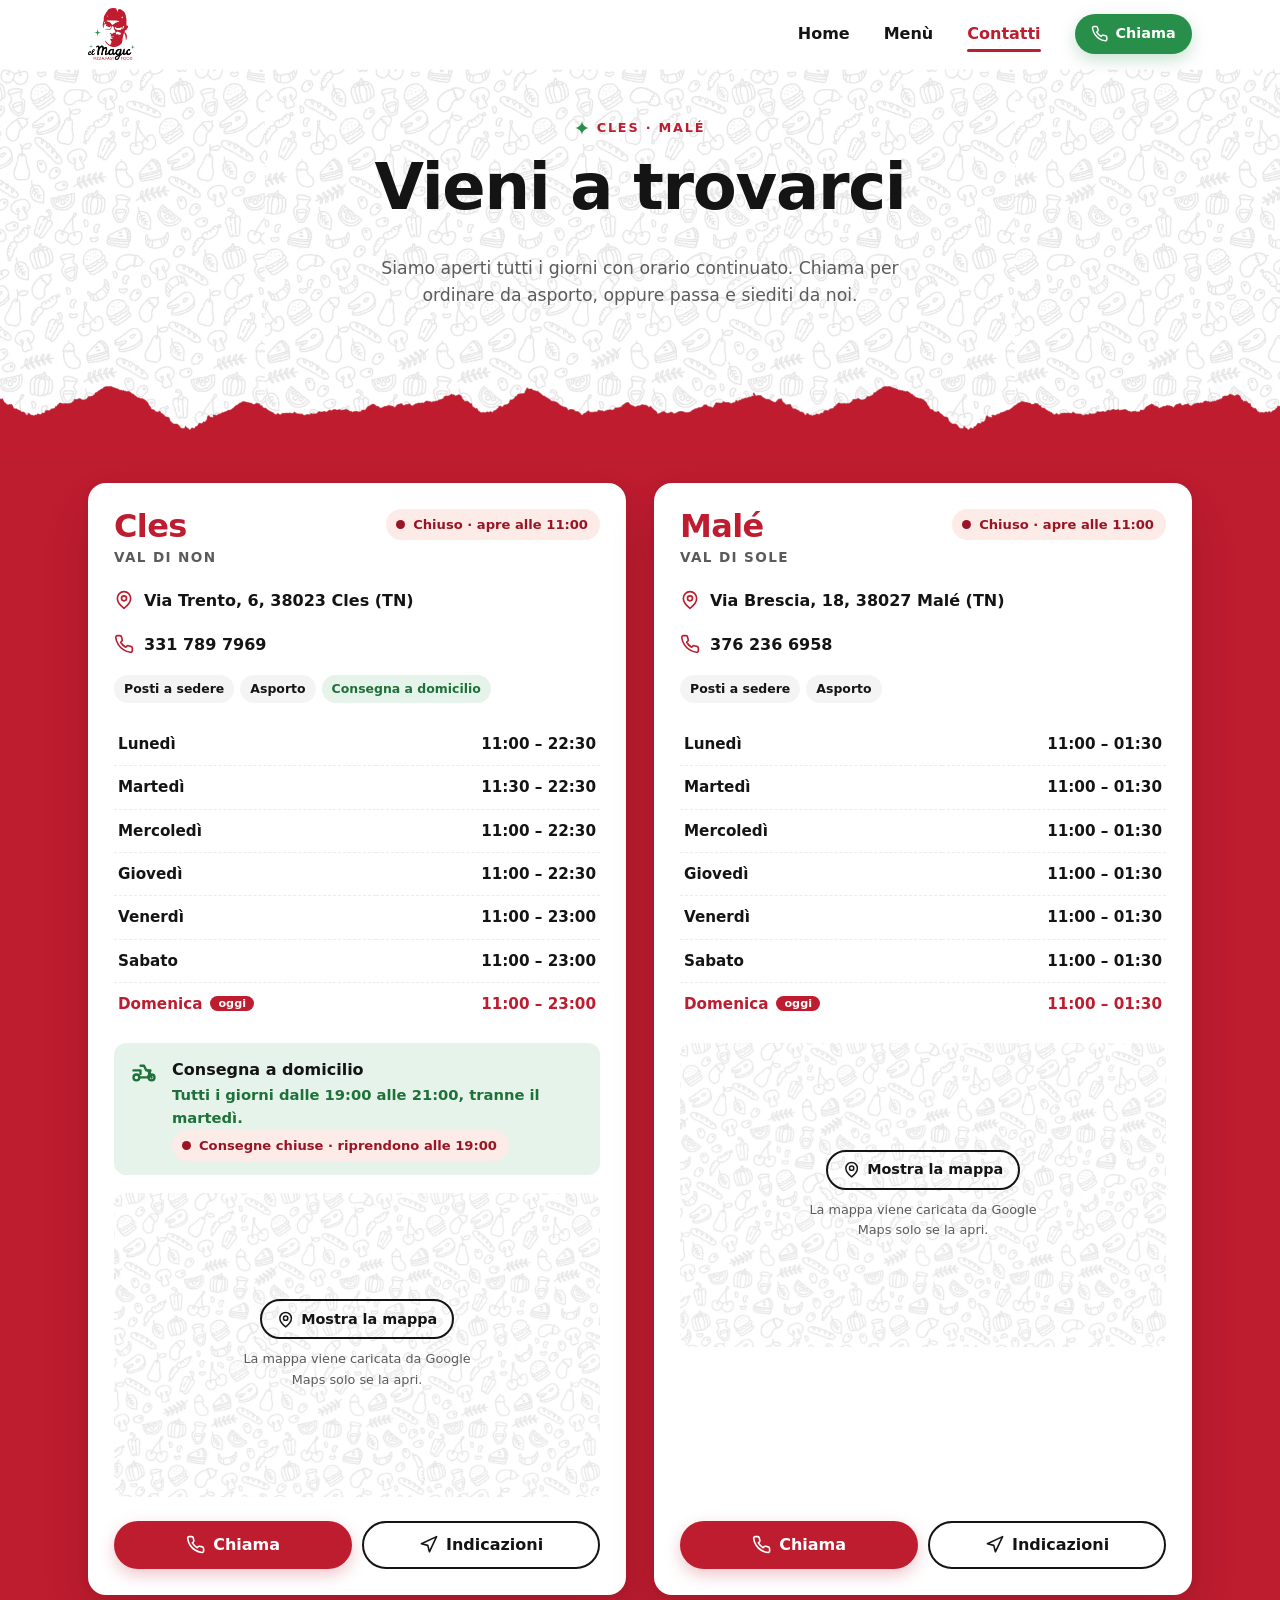
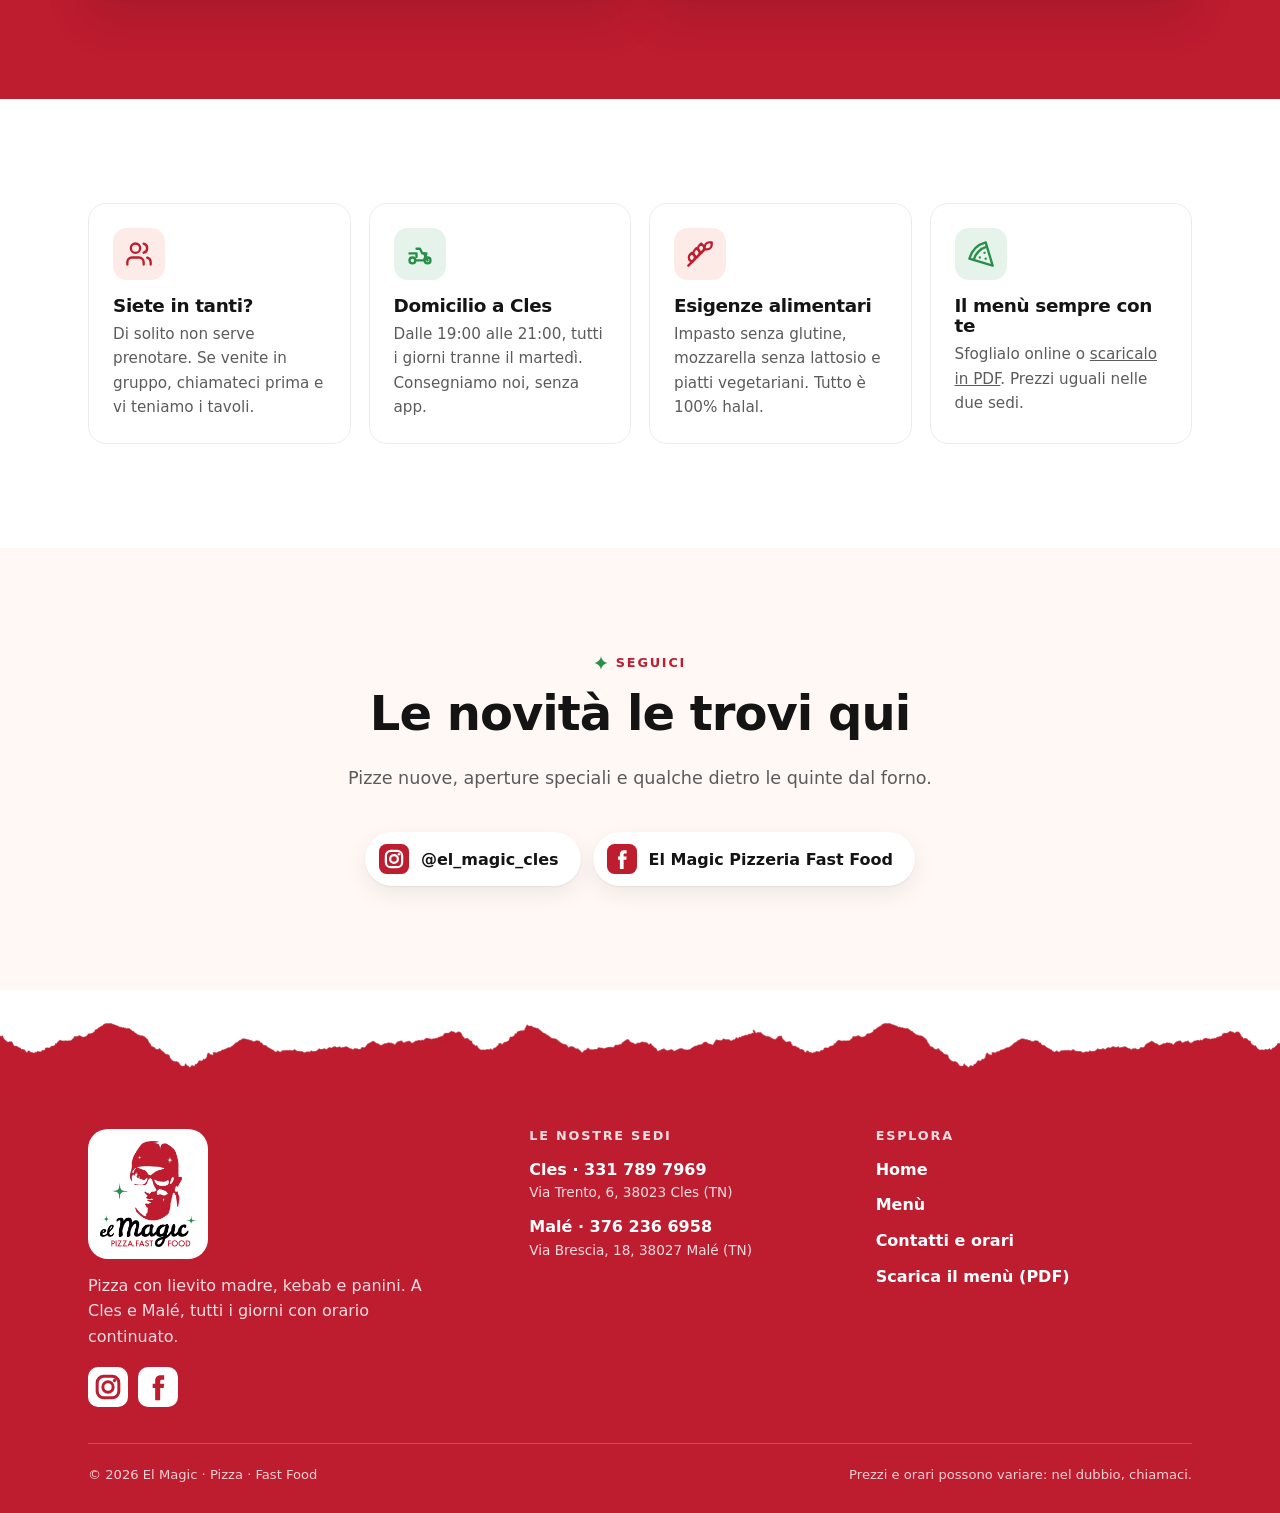
==== contatti/index.html @ 770f8772 "Crea il sito di El Magic: Home, Menù e Contatti Sito statico per El Magic Pizza Fast Food (Cles e Ma" ====
<!doctype html>
<html lang="it" class="no-js">
<head>
<meta charset="utf-8">
<meta name="viewport" content="width=device-width, initial-scale=1, viewport-fit=cover">
<title>Contatti e orari | El Magic Cles e Malé</title>
<meta name="description" content="Indirizzi, telefoni e orari di El Magic a Cles (Via Trento 6) e Malé (Via Brescia 18). Asporto, posti a sedere e consegna a domicilio a Cles.">
<link rel="canonical" href="https://www.elmagic.it/contatti/">
<meta name="theme-color" content="#be1c2f">
<meta property="og:type" content="website">
<meta property="og:locale" content="it_IT">
<meta property="og:site_name" content="El Magic Pizza Fast Food">
<meta property="og:title" content="Contatti e orari | El Magic Cles e Malé">
<meta property="og:description" content="Indirizzi, telefoni e orari di El Magic a Cles (Via Trento 6) e Malé (Via Brescia 18). Asporto, posti a sedere e consegna a domicilio a Cles.">
<meta property="og:url" content="https://www.elmagic.it/contatti/">
<meta property="og:image" content="https://www.elmagic.it/assets/img/og-image.jpg">
<meta property="og:image:width" content="1200">
<meta property="og:image:height" content="630">
<meta name="twitter:card" content="summary_large_image">
<link rel="icon" href="../favicon.ico" sizes="48x48">
<link rel="icon" href="../assets/img/favicon-32.png" type="image/png" sizes="32x32">
<link rel="apple-touch-icon" href="../assets/img/apple-touch-icon.png">
<link rel="manifest" href="../site.webmanifest">
<link rel="preload" href="../assets/fonts/montserrat-latin.woff2" as="font" type="font/woff2" crossorigin>
<link rel="stylesheet" href="../assets/css/style.css">
</head>
<body data-root="../">
<a class="skip-link" href="#main">Vai al contenuto</a>
<header class="site-header">
  <div class="container">
    <a class="brand" href="../" aria-label="El Magic, torna alla home">
      <img src="../assets/img/logo-360.webp" alt="El Magic Pizza Fast Food" width="47" height="52">
    </a>
    <nav class="nav" aria-label="Principale">
      <a href="../">Home</a>
      <a href="../menu/">Menù</a>
      <a href="../contatti/" aria-current="page">Contatti</a>
    </nav>
    <a class="btn btn--sm header-cta" href="../contatti/" data-call><svg viewBox="0 0 24 24" fill="none" stroke="currentColor" stroke-width="2" stroke-linecap="round" stroke-linejoin="round" aria-hidden="true"><path d="M22 16.9v3a2 2 0 0 1-2.2 2 19.8 19.8 0 0 1-8.6-3.1 19.5 19.5 0 0 1-6-6A19.8 19.8 0 0 1 2.1 4.2 2 2 0 0 1 4.1 2h3a2 2 0 0 1 2 1.7c.1.9.4 1.9.7 2.8a2 2 0 0 1-.5 2.1L8 9.9a16 16 0 0 0 6 6l1.3-1.3a2 2 0 0 1 2.1-.4c.9.3 1.8.6 2.8.7a2 2 0 0 1 1.7 2z"/></svg>Chiama</a>
  </div>
</header>

<main id="main">
  <section class="page-hero pattern torn-bottom">
    <div class="container">
      <span class="eyebrow"><svg class="sparkle" viewBox="0 0 24 24" fill="currentColor" aria-hidden="true"><path d="M12 0c.8 6.6 5.4 11.2 12 12-6.6.8-11.2 5.4-12 12-.8-6.6-5.4-11.2-12-12C6.6 11.2 11.2 6.6 12 0Z"/></svg>Cles · Malé</span>
      <h1>Vieni a trovarci</h1>
      <p>Siamo aperti tutti i giorni con orario continuato. Chiama per ordinare da asporto, oppure passa e siediti da noi.</p>
    </div>
  </section>

  <section class="section section--red" id="sedi" style="padding-top: 28px">
    <div class="container">
      <div class="sedi-grid">
        <article class="sede-card contact-card reveal" id="sede-cles">
        <div class="sede-card__top">
          <div><h3 class="sede-card__name">Cles</h3><span class="sede-card__valley">Val di Non</span></div>
          <span class="status" data-status="cles">Orario continuato</span>
        </div>
        <p class="sede-card__line"><svg viewBox="0 0 24 24" fill="none" stroke="currentColor" stroke-width="2" stroke-linecap="round" stroke-linejoin="round" aria-hidden="true"><path d="M20 10c0 6-8 12-8 12s-8-6-8-12a8 8 0 0 1 16 0z"/><circle cx="12" cy="10" r="3"/></svg><a href="https://www.google.com/maps/search/?api=1&query=El+Magic+Pizzeria+Fast+Food+Via+Trento+6+38023+Cles+TN" target="_blank" rel="noopener">Via Trento, 6, 38023 Cles (TN)</a></p>
        <p class="sede-card__line"><svg viewBox="0 0 24 24" fill="none" stroke="currentColor" stroke-width="2" stroke-linecap="round" stroke-linejoin="round" aria-hidden="true"><path d="M22 16.9v3a2 2 0 0 1-2.2 2 19.8 19.8 0 0 1-8.6-3.1 19.5 19.5 0 0 1-6-6A19.8 19.8 0 0 1 2.1 4.2 2 2 0 0 1 4.1 2h3a2 2 0 0 1 2 1.7c.1.9.4 1.9.7 2.8a2 2 0 0 1-.5 2.1L8 9.9a16 16 0 0 0 6 6l1.3-1.3a2 2 0 0 1 2.1-.4c.9.3 1.8.6 2.8.7a2 2 0 0 1 1.7 2z"/></svg><a href="tel:+393317897969">331 789 7969</a></p>
        
        <ul class="chips" aria-label="Servizi"><li class="chip">Posti a sedere</li><li class="chip">Asporto</li><li class="chip chip--green">Consegna a domicilio</li></ul>
        <table class="hours" data-hours="cles"><caption class="visually-hidden">Orari Cles</caption><tbody><tr><th scope="row">Lunedì</th><td>11:00 – 22:30</td></tr><tr><th scope="row">Martedì</th><td>11:30 – 22:30</td></tr><tr><th scope="row">Mercoledì</th><td>11:00 – 22:30</td></tr><tr><th scope="row">Giovedì</th><td>11:00 – 22:30</td></tr><tr><th scope="row">Venerdì</th><td>11:00 – 23:00</td></tr><tr><th scope="row">Sabato</th><td>11:00 – 23:00</td></tr><tr><th scope="row">Domenica</th><td>11:00 – 23:00</td></tr></tbody></table><div class="delivery"><svg viewBox="0 0 24 24" fill="none" stroke="currentColor" stroke-width="2" stroke-linecap="round" stroke-linejoin="round" aria-hidden="true"><circle cx="5.5" cy="17.5" r="2.5"/><circle cx="18.5" cy="17.5" r="2.5"/><path d="M8 17.5h7.5l2-6H14l-2-4H9"/><path d="M15.5 11.5 18.5 17.5"/><path d="M3 11.5h6v3"/></svg><div><strong>Consegna a domicilio</strong><p>Tutti i giorni dalle 19:00 alle 21:00, tranne il martedì.</p><p><span data-delivery-status="cles"></span></p></div></div><div class="map"><div class="map__placeholder"><button class="btn btn--sm btn--ghost" type="button" data-map-load="cles"><svg viewBox="0 0 24 24" fill="none" stroke="currentColor" stroke-width="2" stroke-linecap="round" stroke-linejoin="round" aria-hidden="true"><path d="M20 10c0 6-8 12-8 12s-8-6-8-12a8 8 0 0 1 16 0z"/><circle cx="12" cy="10" r="3"/></svg>Mostra la mappa</button><p>La mappa viene caricata da Google Maps solo se la apri.</p></div></div>
        <div class="sede-card__actions">
          <a class="btn btn--red" href="tel:+393317897969"><svg viewBox="0 0 24 24" fill="none" stroke="currentColor" stroke-width="2" stroke-linecap="round" stroke-linejoin="round" aria-hidden="true"><path d="M22 16.9v3a2 2 0 0 1-2.2 2 19.8 19.8 0 0 1-8.6-3.1 19.5 19.5 0 0 1-6-6A19.8 19.8 0 0 1 2.1 4.2 2 2 0 0 1 4.1 2h3a2 2 0 0 1 2 1.7c.1.9.4 1.9.7 2.8a2 2 0 0 1-.5 2.1L8 9.9a16 16 0 0 0 6 6l1.3-1.3a2 2 0 0 1 2.1-.4c.9.3 1.8.6 2.8.7a2 2 0 0 1 1.7 2z"/></svg>Chiama</a>
          <a class="btn btn--ghost" href="https://www.google.com/maps/search/?api=1&query=El+Magic+Pizzeria+Fast+Food+Via+Trento+6+38023+Cles+TN" target="_blank" rel="noopener"><svg viewBox="0 0 24 24" fill="none" stroke="currentColor" stroke-width="2" stroke-linecap="round" stroke-linejoin="round" aria-hidden="true"><polygon points="3 11 22 2 13 21 11 13 3 11"/></svg>Indicazioni</a>
        </div>
      </article>
        <article class="sede-card contact-card reveal" id="sede-male">
        <div class="sede-card__top">
          <div><h3 class="sede-card__name">Malé</h3><span class="sede-card__valley">Val di Sole</span></div>
          <span class="status" data-status="male">Orario continuato</span>
        </div>
        <p class="sede-card__line"><svg viewBox="0 0 24 24" fill="none" stroke="currentColor" stroke-width="2" stroke-linecap="round" stroke-linejoin="round" aria-hidden="true"><path d="M20 10c0 6-8 12-8 12s-8-6-8-12a8 8 0 0 1 16 0z"/><circle cx="12" cy="10" r="3"/></svg><a href="https://www.google.com/maps/search/?api=1&query=El+Magic+Via+Brescia+18+38027+Mal%C3%A9+TN" target="_blank" rel="noopener">Via Brescia, 18, 38027 Malé (TN)</a></p>
        <p class="sede-card__line"><svg viewBox="0 0 24 24" fill="none" stroke="currentColor" stroke-width="2" stroke-linecap="round" stroke-linejoin="round" aria-hidden="true"><path d="M22 16.9v3a2 2 0 0 1-2.2 2 19.8 19.8 0 0 1-8.6-3.1 19.5 19.5 0 0 1-6-6A19.8 19.8 0 0 1 2.1 4.2 2 2 0 0 1 4.1 2h3a2 2 0 0 1 2 1.7c.1.9.4 1.9.7 2.8a2 2 0 0 1-.5 2.1L8 9.9a16 16 0 0 0 6 6l1.3-1.3a2 2 0 0 1 2.1-.4c.9.3 1.8.6 2.8.7a2 2 0 0 1 1.7 2z"/></svg><a href="tel:+393762366958">376 236 6958</a></p>
        
        <ul class="chips" aria-label="Servizi"><li class="chip">Posti a sedere</li><li class="chip">Asporto</li></ul>
        <table class="hours" data-hours="male"><caption class="visually-hidden">Orari Malé</caption><tbody><tr><th scope="row">Lunedì</th><td>11:00 – 01:30</td></tr><tr><th scope="row">Martedì</th><td>11:00 – 01:30</td></tr><tr><th scope="row">Mercoledì</th><td>11:00 – 01:30</td></tr><tr><th scope="row">Giovedì</th><td>11:00 – 01:30</td></tr><tr><th scope="row">Venerdì</th><td>11:00 – 01:30</td></tr><tr><th scope="row">Sabato</th><td>11:00 – 01:30</td></tr><tr><th scope="row">Domenica</th><td>11:00 – 01:30</td></tr></tbody></table><div class="map"><div class="map__placeholder"><button class="btn btn--sm btn--ghost" type="button" data-map-load="male"><svg viewBox="0 0 24 24" fill="none" stroke="currentColor" stroke-width="2" stroke-linecap="round" stroke-linejoin="round" aria-hidden="true"><path d="M20 10c0 6-8 12-8 12s-8-6-8-12a8 8 0 0 1 16 0z"/><circle cx="12" cy="10" r="3"/></svg>Mostra la mappa</button><p>La mappa viene caricata da Google Maps solo se la apri.</p></div></div>
        <div class="sede-card__actions">
          <a class="btn btn--red" href="tel:+393762366958"><svg viewBox="0 0 24 24" fill="none" stroke="currentColor" stroke-width="2" stroke-linecap="round" stroke-linejoin="round" aria-hidden="true"><path d="M22 16.9v3a2 2 0 0 1-2.2 2 19.8 19.8 0 0 1-8.6-3.1 19.5 19.5 0 0 1-6-6A19.8 19.8 0 0 1 2.1 4.2 2 2 0 0 1 4.1 2h3a2 2 0 0 1 2 1.7c.1.9.4 1.9.7 2.8a2 2 0 0 1-.5 2.1L8 9.9a16 16 0 0 0 6 6l1.3-1.3a2 2 0 0 1 2.1-.4c.9.3 1.8.6 2.8.7a2 2 0 0 1 1.7 2z"/></svg>Chiama</a>
          <a class="btn btn--ghost" href="https://www.google.com/maps/search/?api=1&query=El+Magic+Via+Brescia+18+38027+Mal%C3%A9+TN" target="_blank" rel="noopener"><svg viewBox="0 0 24 24" fill="none" stroke="currentColor" stroke-width="2" stroke-linecap="round" stroke-linejoin="round" aria-hidden="true"><polygon points="3 11 22 2 13 21 11 13 3 11"/></svg>Indicazioni</a>
        </div>
      </article>
      </div>
    </div>
  </section>

  <section class="section">
    <div class="container">
      <ul class="features">
        <li class="feature reveal"><div class="feature__icon"><svg viewBox="0 0 24 24" fill="none" stroke="currentColor" stroke-width="2" stroke-linecap="round" stroke-linejoin="round" aria-hidden="true"><path d="M16 21v-2a4 4 0 0 0-4-4H6a4 4 0 0 0-4 4v2"/><circle cx="9" cy="7" r="4"/><path d="M22 21v-2a4 4 0 0 0-3-3.87M16 3.13a4 4 0 0 1 0 7.75"/></svg></div><h3>Siete in tanti?</h3><p>Di solito non serve prenotare. Se venite in gruppo, chiamateci prima e vi teniamo i tavoli.</p></li>
        <li class="feature reveal"><div class="feature__icon"><svg viewBox="0 0 24 24" fill="none" stroke="currentColor" stroke-width="2" stroke-linecap="round" stroke-linejoin="round" aria-hidden="true"><circle cx="5.5" cy="17.5" r="2.5"/><circle cx="18.5" cy="17.5" r="2.5"/><path d="M8 17.5h7.5l2-6H14l-2-4H9"/><path d="M15.5 11.5 18.5 17.5"/><path d="M3 11.5h6v3"/></svg></div><h3>Domicilio a Cles</h3><p>Dalle 19:00 alle 21:00, tutti i giorni tranne il martedì. Consegniamo noi, senza app.</p></li>
        <li class="feature reveal"><div class="feature__icon"><svg viewBox="0 0 24 24" fill="none" stroke="currentColor" stroke-width="2" stroke-linecap="round" stroke-linejoin="round" aria-hidden="true"><path d="M2 22 16 8"/><path d="M3.47 12.53 5 11l1.53 1.53a3.5 3.5 0 0 1 0 4.94L5 19l-1.53-1.53a3.5 3.5 0 0 1 0-4.94Z"/><path d="M7.47 8.53 9 7l1.53 1.53a3.5 3.5 0 0 1 0 4.94L9 15l-1.53-1.53a3.5 3.5 0 0 1 0-4.94Z"/><path d="M11.47 4.53 13 3l1.53 1.53a3.5 3.5 0 0 1 0 4.94L13 11l-1.53-1.53a3.5 3.5 0 0 1 0-4.94Z"/><path d="M20 2h2v2a4 4 0 0 1-4 4h-2V6a4 4 0 0 1 4-4Z"/></svg></div><h3>Esigenze alimentari</h3><p>Impasto senza glutine, mozzarella senza lattosio e piatti vegetariani. Tutto è 100% halal.</p></li>
        <li class="feature reveal"><div class="feature__icon"><svg viewBox="0 0 24 24" fill="none" stroke="currentColor" stroke-width="2" stroke-linecap="round" stroke-linejoin="round" aria-hidden="true"><path d="M15 11h.01M11 15h.01M16 16h.01"/><path d="m2 16 20 6-6-20A20 20 0 0 0 2 16"/><path d="M5.71 17.11a17 17 0 0 1 11.4-11.4"/></svg></div><h3>Il menù sempre con te</h3><p>Sfoglialo online o <a href="../assets/menu/menu-el-magic.pdf" data-menu-pdf download>scaricalo in PDF</a>. Prezzi uguali nelle due sedi.</p></li>
      </ul>
    </div>
  </section>

  <section class="section section--cream">
    <div class="container" style="text-align:center">
      <div class="section-head section-head--center reveal">
        <span class="eyebrow"><svg class="sparkle" viewBox="0 0 24 24" fill="currentColor" aria-hidden="true"><path d="M12 0c.8 6.6 5.4 11.2 12 12-6.6.8-11.2 5.4-12 12-.8-6.6-5.4-11.2-12-12C6.6 11.2 11.2 6.6 12 0Z"/></svg>Seguici</span>
        <h2 class="section-title">Le novità le trovi qui</h2>
        <p class="section-lead">Pizze nuove, aperture speciali e qualche dietro le quinte dal forno.</p>
      </div>
      <div class="social-row reveal">
        <a class="social-btn" href="https://www.instagram.com/el_magic_cles/" target="_blank" rel="noopener"><svg viewBox="0 0 24 24" aria-hidden="true"><rect width="24" height="24" rx="6" fill="currentColor"/><rect class="ic-st" x="5.5" y="5.5" width="13" height="13" rx="4" fill="none" stroke="#fff" stroke-width="1.8"/><circle class="ic-st" cx="12" cy="12" r="3.1" fill="none" stroke="#fff" stroke-width="1.8"/><circle class="ic-fg" cx="15.9" cy="8.1" r="1" fill="#fff"/></svg>@el_magic_cles</a>
        <a class="social-btn" href="https://www.facebook.com/elmagicpizzeria/" target="_blank" rel="noopener"><svg viewBox="0 0 24 24" aria-hidden="true"><rect width="24" height="24" rx="6" fill="currentColor"/><path class="ic-fg" fill="#fff" d="M15.4 12.6h-2.1V20h-3v-7.4H8.8v-2.6h1.5V8.4c0-2 .9-3.4 3.4-3.4h2v2.6h-1.3c-.9 0-1.1.4-1.1 1.1v1.3h2.4l-.3 2.6Z"/></svg>El Magic Pizzeria Fast Food</a>
      </div>
    </div>
  </section>
</main>
<footer class="site-footer torn-top">
  <div class="container">
    <div class="footer-grid">
      <div class="footer-brand">
        <img src="../assets/img/logo-360.webp" alt="El Magic Pizza Fast Food" width="120" height="132" loading="lazy">
        <p>Pizza con lievito madre, kebab e panini. A Cles e Malé, tutti i giorni con orario continuato.</p>
        <div class="footer-social">
          <a href="https://www.instagram.com/el_magic_cles/" target="_blank" rel="noopener" aria-label="Instagram @el_magic_cles"><svg viewBox="0 0 24 24" aria-hidden="true"><rect width="24" height="24" rx="6" fill="currentColor"/><rect class="ic-st" x="5.5" y="5.5" width="13" height="13" rx="4" fill="none" stroke="#fff" stroke-width="1.8"/><circle class="ic-st" cx="12" cy="12" r="3.1" fill="none" stroke="#fff" stroke-width="1.8"/><circle class="ic-fg" cx="15.9" cy="8.1" r="1" fill="#fff"/></svg></a>
          <a href="https://www.facebook.com/elmagicpizzeria/" target="_blank" rel="noopener" aria-label="Facebook El Magic Pizzeria Fast Food"><svg viewBox="0 0 24 24" aria-hidden="true"><rect width="24" height="24" rx="6" fill="currentColor"/><path class="ic-fg" fill="#fff" d="M15.4 12.6h-2.1V20h-3v-7.4H8.8v-2.6h1.5V8.4c0-2 .9-3.4 3.4-3.4h2v2.6h-1.3c-.9 0-1.1.4-1.1 1.1v1.3h2.4l-.3 2.6Z"/></svg></a>
        </div>
      </div>
      <div>
        <h2>Le nostre sedi</h2>
        <ul class="footer-list">
          <li><a href="tel:+393317897969">Cles · 331 789 7969</a><span>Via Trento, 6, 38023 Cles (TN)</span></li>
          <li><a href="tel:+393762366958">Malé · 376 236 6958</a><span>Via Brescia, 18, 38027 Malé (TN)</span></li>
        </ul>
      </div>
      <div>
        <h2>Esplora</h2>
        <ul class="footer-list">
          <li><a href="../">Home</a></li>
          <li><a href="../menu/">Menù</a></li>
          <li><a href="../contatti/">Contatti e orari</a></li>
          <li><a href="../assets/menu/menu-el-magic.pdf" data-menu-pdf download>Scarica il menù (PDF)</a></li>
        </ul>
      </div>
    </div>
    <div class="footer-bottom">
      <span>© <span data-year>2026</span> El Magic · Pizza · Fast Food</span>
      <span>Prezzi e orari possono variare: nel dubbio, chiamaci.</span>
    </div>
  </div>
</footer>

<nav class="mobile-bar" aria-label="Azioni rapide">
  <a href="../menu/"><svg viewBox="0 0 24 24" fill="none" stroke="currentColor" stroke-width="2" stroke-linecap="round" stroke-linejoin="round" aria-hidden="true"><path d="M15 11h.01M11 15h.01M16 16h.01"/><path d="m2 16 20 6-6-20A20 20 0 0 0 2 16"/><path d="M5.71 17.11a17 17 0 0 1 11.4-11.4"/></svg>Menù</a>
  <a class="is-primary" href="../contatti/" data-call><svg viewBox="0 0 24 24" fill="none" stroke="currentColor" stroke-width="2" stroke-linecap="round" stroke-linejoin="round" aria-hidden="true"><path d="M22 16.9v3a2 2 0 0 1-2.2 2 19.8 19.8 0 0 1-8.6-3.1 19.5 19.5 0 0 1-6-6A19.8 19.8 0 0 1 2.1 4.2 2 2 0 0 1 4.1 2h3a2 2 0 0 1 2 1.7c.1.9.4 1.9.7 2.8a2 2 0 0 1-.5 2.1L8 9.9a16 16 0 0 0 6 6l1.3-1.3a2 2 0 0 1 2.1-.4c.9.3 1.8.6 2.8.7a2 2 0 0 1 1.7 2z"/></svg>Chiama</a>
  <a href="../contatti/#sedi"><svg viewBox="0 0 24 24" fill="none" stroke="currentColor" stroke-width="2" stroke-linecap="round" stroke-linejoin="round" aria-hidden="true"><polygon points="3 11 22 2 13 21 11 13 3 11"/></svg>Indicazioni</a>
</nav>
<script src="../assets/js/data.js" defer></script>
<script src="../assets/js/main.js" defer></script>
</body>
</html>
---- assets/css/style.css ----
/* ==========================================================================
   El Magic — Pizza · Fast Food
   Colori presi dal logo: rosso #BE1C2F, verde #288F4A, nero.
   ========================================================================== */

@font-face {
  font-family: "Montserrat";
  src: url("../fonts/montserrat-latin.woff2") format("woff2");
  font-weight: 100 900;
  font-style: normal;
  font-display: swap;
}
@font-face {
  font-family: "Montserrat";
  src: url("../fonts/montserrat-latin-italic.woff2") format("woff2");
  font-weight: 100 900;
  font-style: italic;
  font-display: swap;
}

:root {
  --red: #be1c2f;
  --red-dark: #9a1425;
  --red-soft: #fdebe7;
  --green: #288f4a;
  --green-dark: #1e7139;
  --green-soft: #e6f3ea;
  --ink: #141414;
  --muted: #5b5b5b;
  --line: #ececec;
  --paper: #ffffff;
  --cream: #fff8f4;

  --radius: 18px;
  --radius-sm: 12px;
  --shadow: 0 1px 2px rgba(20, 20, 20, .06), 0 8px 24px rgba(20, 20, 20, .07);
  --shadow-lg: 0 2px 6px rgba(20, 20, 20, .08), 0 24px 48px rgba(20, 20, 20, .12);

  --gutter: 16px;
  --max: 1160px;
  --header-h: 68px;
  --font: "Montserrat", system-ui, -apple-system, "Segoe UI", Roboto, Arial, sans-serif;
}

/* ---------- Base ---------- */
*, *::before, *::after { box-sizing: border-box; }
html { -webkit-text-size-adjust: 100%; scroll-behavior: smooth; scroll-padding-top: calc(var(--header-h) + 16px); }
@media (prefers-reduced-motion: reduce) { html { scroll-behavior: auto; } }
body {
  margin: 0;
  font-family: var(--font);
  font-size: 16px;
  line-height: 1.6;
  color: var(--ink);
  background: var(--paper);
  overflow-x: hidden;
  -webkit-font-smoothing: antialiased;
}
img, svg { display: block; max-width: 100%; }
a { color: inherit; }
h1, h2, h3, h4 { line-height: 1.1; margin: 0 0 .5em; letter-spacing: -.02em; }
p { margin: 0 0 1em; }
button, input, select { font: inherit; color: inherit; }
:focus-visible { outline: 3px solid var(--green); outline-offset: 3px; border-radius: 6px; }

.container { width: 100%; max-width: var(--max); margin-inline: auto; padding-inline: var(--gutter); }
@media (min-width: 720px) { :root { --gutter: 28px; } }

.visually-hidden {
  position: absolute !important; width: 1px; height: 1px; padding: 0; margin: -1px;
  overflow: hidden; clip: rect(0 0 0 0); white-space: nowrap; border: 0;
}
.skip-link {
  position: absolute; left: 12px; top: -60px; z-index: 100;
  background: var(--ink); color: #fff; padding: 10px 16px; border-radius: 10px; text-decoration: none;
}
.skip-link:focus { top: 12px; }

/* Pattern di sfondo del marchio */
.pattern { background: #fff url("../img/pattern.webp") repeat center top / 750px auto; }

/* ---------- Pulsanti ---------- */
.btn {
  --bg: var(--green); --fg: #fff; --bg-hover: var(--green-dark);
  display: inline-flex; align-items: center; justify-content: center; gap: .5em;
  min-height: 48px; padding: .7em 1.4em;
  border: 2px solid transparent; border-radius: 999px;
  background: var(--bg); color: var(--fg);
  font-weight: 700; font-size: 1rem; line-height: 1.2; text-decoration: none; cursor: pointer;
  transition: background-color .2s, color .2s, transform .15s, box-shadow .2s;
  box-shadow: 0 6px 16px rgba(40, 143, 74, .25);
}
.btn:hover { background: var(--bg-hover); transform: translateY(-1px); }
.btn:active { transform: translateY(0); }
.btn svg { width: 1.2em; height: 1.2em; flex: none; }
.btn--red { --bg: var(--red); --bg-hover: var(--red-dark); box-shadow: 0 6px 16px rgba(190, 28, 47, .25); }
.btn--white { --bg: #fff; --fg: var(--red); --bg-hover: #fff3f1; box-shadow: 0 6px 16px rgba(0, 0, 0, .15); }
.btn--ghost { --bg: transparent; --fg: var(--ink); --bg-hover: rgba(20, 20, 20, .05); border-color: currentColor; box-shadow: none; }
.btn--ghost-light { --bg: transparent; --fg: #fff; --bg-hover: rgba(255, 255, 255, .12); border-color: rgba(255, 255, 255, .7); box-shadow: none; }
.btn--sm { min-height: 40px; padding: .5em 1em; font-size: .9rem; }
.btn--block { width: 100%; }

/* ---------- Header ---------- */
.site-header {
  position: sticky; top: 0; z-index: 50;
  background: rgba(255, 255, 255, .92);
  backdrop-filter: saturate(1.4) blur(10px);
  -webkit-backdrop-filter: saturate(1.4) blur(10px);
  border-bottom: 1px solid transparent;
  transition: border-color .2s, box-shadow .2s;
}
.site-header.is-scrolled { border-color: var(--line); box-shadow: 0 4px 20px rgba(0, 0, 0, .05); }
.site-header .container { display: flex; align-items: center; gap: 12px; height: var(--header-h); }
.brand { display: flex; align-items: center; flex: none; }
.brand img { height: 52px; width: auto; }
.nav { display: flex; align-items: center; gap: 2px; margin-left: auto; }
.nav a {
  position: relative; padding: 8px 10px; border-radius: 10px;
  font-weight: 700; font-size: .95rem; text-decoration: none; color: var(--ink);
}
.nav a::after {
  content: ""; position: absolute; left: 10px; right: 10px; bottom: 3px; height: 3px; border-radius: 3px;
  background: var(--red); transform: scaleX(0); transform-origin: left; transition: transform .25s;
}
.nav a:hover::after, .nav a[aria-current="page"]::after { transform: scaleX(1); }
.nav a[aria-current="page"] { color: var(--red); }
.header-cta { display: none; }
@media (min-width: 720px) {
  .nav { gap: 6px; }
  .nav a { padding: 8px 14px; font-size: 1rem; }
  .nav a::after { left: 14px; right: 14px; }
  .header-cta { display: inline-flex; margin-left: 8px; }
}

/* ---------- Bordo strappato (dal sito attuale) ---------- */
.torn-bottom { position: relative; }
.torn-bottom::after {
  content: ""; position: absolute; left: 0; right: 0; bottom: -1px; height: clamp(34px, 5.5vw, 110px);
  background: url("../img/torn-edge.webp") no-repeat center bottom / max(100%, 900px) 100%;
  pointer-events: none;
}
.torn-top { position: relative; }
.torn-top::before {
  content: ""; position: absolute; left: 0; right: 0; top: calc(-1 * clamp(34px, 5.5vw, 110px) + 1px); height: clamp(34px, 5.5vw, 110px);
  background: url("../img/torn-edge.webp") no-repeat center bottom / max(100%, 900px) 100%;
  pointer-events: none;
}

/* ---------- Sezioni ---------- */
.section { padding: 72px 0; }
@media (min-width: 900px) { .section { padding: 104px 0; } }
.section--red { background: var(--red); color: #fff; }
.section--cream { background: var(--cream); }
.eyebrow {
  display: inline-flex; align-items: center; gap: 8px;
  font-size: .8rem; font-weight: 800; letter-spacing: .14em; text-transform: uppercase; color: var(--red);
  margin-bottom: 14px;
}
.section--red .eyebrow { color: #fff; opacity: .9; }
.sparkle { width: 14px; height: 14px; color: var(--green); flex: none; }
.section--red .sparkle { color: #fff; }
.section-head { max-width: 680px; margin-bottom: 40px; }
.section-head--center { margin-inline: auto; text-align: center; }
.section-title { font-size: clamp(1.9rem, 4.6vw, 3rem); font-weight: 900; }
.section-lead { font-size: 1.1rem; color: var(--muted); }
.section--red .section-lead { color: rgba(255, 255, 255, .88); }

/* ---------- Hero ---------- */
.hero { padding: 40px 0 clamp(90px, 12vw, 170px); text-align: center; overflow: hidden; }
.hero__logo {
  width: min(300px, 70vw); height: auto; margin: 0 auto 18px;
  filter: drop-shadow(0 12px 22px rgba(190, 28, 47, .14));
  animation: float 6s ease-in-out infinite;
}
@keyframes float { 50% { transform: translateY(-8px); } }
@media (prefers-reduced-motion: reduce) { .hero__logo { animation: none; } }
.hero__title { font-size: clamp(2.1rem, 7vw, 4.2rem); font-weight: 900; margin: 0 auto 16px; max-width: 14ch; }
.hero__title em { font-style: normal; color: var(--red); position: relative; white-space: nowrap; }
.hero__lead { font-size: clamp(1.02rem, 2.4vw, 1.2rem); color: var(--muted); max-width: 40ch; margin: 0 auto 28px; font-weight: 500; }
.hero__actions { display: flex; flex-wrap: wrap; gap: 12px; justify-content: center; }
.hero__badges { display: flex; flex-wrap: wrap; justify-content: center; gap: 8px; margin-top: 28px; padding: 0; list-style: none; }
.badge {
  display: inline-flex; align-items: center; gap: 6px;
  padding: 6px 12px; border-radius: 999px; background: #fff; border: 1px solid var(--line);
  font-size: .82rem; font-weight: 700; color: var(--ink); box-shadow: 0 2px 8px rgba(0, 0, 0, .04);
}
.badge::before { content: ""; width: 8px; height: 8px; border-radius: 50%; background: var(--green); }

/* Hero pagine interne */
.page-hero { padding: 48px 0 clamp(80px, 10vw, 140px); text-align: center; }
.page-hero h1 { font-size: clamp(2.2rem, 7vw, 4rem); font-weight: 900; }
.page-hero p { color: var(--muted); max-width: 52ch; margin-inline: auto; font-size: 1.08rem; font-weight: 500; }

/* ---------- Stato aperto/chiuso ---------- */
.status {
  display: inline-flex; align-items: center; gap: 8px;
  padding: 5px 12px 5px 10px; border-radius: 999px;
  font-size: .82rem; font-weight: 800; background: #f1f1f1; color: var(--muted);
}
.status::before { content: ""; width: 9px; height: 9px; border-radius: 50%; background: currentColor; }
.status--open { background: var(--green-soft); color: var(--green-dark); }
.status--open::before { animation: pulse 1.8s infinite; }
.status--soon { background: #fff3db; color: #8a5a00; }
.status--closed { background: var(--red-soft); color: var(--red-dark); }
@keyframes pulse { 0% { box-shadow: 0 0 0 0 rgba(40, 143, 74, .5); } 70% { box-shadow: 0 0 0 8px rgba(40, 143, 74, 0); } 100% { box-shadow: 0 0 0 0 rgba(40, 143, 74, 0); } }
@media (prefers-reduced-motion: reduce) { .status--open::before { animation: none; } }

/* ---------- Card sedi ---------- */
.sedi-grid { display: grid; gap: 20px; }
@media (min-width: 820px) { .sedi-grid { grid-template-columns: 1fr 1fr; gap: 28px; } }
.sede-card {
  background: #fff; color: var(--ink); border-radius: var(--radius); padding: 26px;
  box-shadow: var(--shadow-lg); display: flex; flex-direction: column; gap: 14px;
}
.sede-card__top { display: flex; align-items: flex-start; justify-content: space-between; gap: 12px; flex-wrap: wrap; }
.sede-card__name { font-size: 2rem; font-weight: 900; margin: 0; color: var(--red); }
.sede-card__valley { font-size: .85rem; font-weight: 700; color: var(--muted); text-transform: uppercase; letter-spacing: .1em; }
.sede-card__line { display: flex; gap: 10px; align-items: flex-start; margin: 0; font-weight: 600; }
.sede-card__line svg { width: 20px; height: 20px; flex: none; color: var(--red); margin-top: 2px; }
.sede-card__line a { text-decoration: none; }
.sede-card__line a:hover { text-decoration: underline; }
.sede-card__actions { display: grid; grid-template-columns: 1fr 1fr; gap: 10px; margin-top: auto; padding-top: 6px; }
.sede-card__actions .btn { padding-inline: .8em; }
.chips { display: flex; flex-wrap: wrap; gap: 6px; padding: 0; margin: 0; list-style: none; }
.chip {
  padding: 4px 10px; border-radius: 999px; background: #f4f4f4;
  font-size: .78rem; font-weight: 700; color: var(--ink);
}
.chip--green { background: var(--green-soft); color: var(--green-dark); }

/* Tabella orari */
.hours { width: 100%; border-collapse: collapse; font-size: .95rem; }
.hours th, .hours td { padding: 9px 4px; border-bottom: 1px dashed var(--line); text-align: left; }
.hours th { font-weight: 600; }
.hours td { text-align: right; font-weight: 700; font-variant-numeric: tabular-nums; }
.hours tr.is-today th, .hours tr.is-today td { color: var(--red); font-weight: 800; }
.hours tr.is-today th::after { content: "oggi"; margin-left: 8px; padding: 1px 8px; border-radius: 999px; background: var(--red); color: #fff; font-size: .7rem; vertical-align: 2px; }
.hours tr:last-child th, .hours tr:last-child td { border-bottom: 0; }

.delivery {
  display: flex; gap: 14px; align-items: flex-start;
  background: var(--green-soft); border-radius: var(--radius-sm); padding: 14px 16px; color: var(--green-dark);
}
.delivery svg { width: 28px; height: 28px; flex: none; }
.delivery strong { display: block; color: var(--ink); }
.delivery p { margin: 0; font-size: .92rem; font-weight: 600; }

/* ---------- Punti di forza ---------- */
.features { display: grid; gap: 18px; grid-template-columns: 1fr; padding: 0; margin: 0; list-style: none; }
@media (min-width: 600px) { .features { grid-template-columns: 1fr 1fr; } }
@media (min-width: 1000px) { .features { grid-template-columns: repeat(4, 1fr); } }
.feature {
  background: #fff; border: 1px solid var(--line); border-radius: var(--radius); padding: 24px;
  transition: transform .25s, box-shadow .25s, border-color .25s;
}
.feature:hover { transform: translateY(-4px); box-shadow: var(--shadow); border-color: transparent; }
.feature__icon {
  width: 52px; height: 52px; border-radius: 14px; display: grid; place-items: center;
  background: var(--red-soft); color: var(--red); margin-bottom: 16px;
}
.feature__icon svg { width: 28px; height: 28px; }
.feature:nth-child(even) .feature__icon { background: var(--green-soft); color: var(--green); }
.feature h3 { font-size: 1.15rem; font-weight: 800; margin-bottom: 6px; }
.feature p { color: var(--muted); margin: 0; font-size: .95rem; }

/* ---------- Card piatti (home + menu) ---------- */
.dish-grid { display: grid; gap: 14px; grid-template-columns: 1fr; }
@media (min-width: 640px) { .dish-grid { grid-template-columns: 1fr 1fr; } }
@media (min-width: 1000px) { .dish-grid--3 { grid-template-columns: repeat(3, 1fr); } }
.dish {
  position: relative; display: flex; flex-direction: column; gap: 8px;
  background: #fff; border: 1px solid var(--line); border-radius: var(--radius); padding: 18px 18px 16px;
  transition: transform .2s, box-shadow .2s, border-color .2s;
}
.dish[hidden] { display: none; }
.dish:hover { transform: translateY(-2px); box-shadow: var(--shadow); border-color: transparent; }
.dish__head { display: flex; align-items: flex-start; justify-content: space-between; gap: 12px; }
.dish__name { font-size: 1.08rem; font-weight: 800; margin: 0; text-transform: uppercase; letter-spacing: .01em; }
.dish__desc { margin: 0; color: var(--muted); font-size: .93rem; line-height: 1.5; }
.dish__prices { display: flex; gap: 6px; flex: none; }
.price {
  display: flex; flex-direction: column; align-items: center; min-width: 58px;
  padding: 4px 8px; border-radius: 10px; background: var(--red-soft); color: var(--red);
  font-weight: 800; font-size: 1rem; line-height: 1.2; font-variant-numeric: tabular-nums; white-space: nowrap;
}
.price small { font-size: .62rem; font-weight: 800; letter-spacing: .08em; text-transform: uppercase; color: var(--red-dark); opacity: .8; }
.price--alt { background: var(--red); color: #fff; }
.price--alt small { color: #fff; }
.dish__meta { display: flex; flex-wrap: wrap; gap: 6px; align-items: center; margin-top: auto; padding-top: 4px; }
.tag {
  display: inline-flex; align-items: center; gap: 4px; padding: 3px 9px; border-radius: 999px;
  font-size: .72rem; font-weight: 800; text-transform: uppercase; letter-spacing: .04em;
}
.tag svg { width: 13px; height: 13px; }
.tag--veg { background: var(--green-soft); color: var(--green-dark); }
.tag--hot { background: #ffe9d6; color: #b34700; }
.tag--mare { background: #e5f0fb; color: #1d5a94; }
.tag--top { background: var(--red); color: #fff; }
.dish__allergens { width: 100%; margin: 0; font-size: .76rem; color: var(--muted); }
.dish__allergens b { font-weight: 700; color: var(--ink); }

/* ---------- Magia: scelta casuale ---------- */
.magic {
  position: relative; overflow: hidden;
  display: grid; gap: 28px; align-items: center;
  background: var(--ink); color: #fff; border-radius: 28px; padding: 36px 24px;
}
@media (min-width: 860px) { .magic { grid-template-columns: 1.1fr 1fr; padding: 56px; } }
.magic h2 { font-size: clamp(1.8rem, 4.2vw, 2.7rem); font-weight: 900; }
.magic__intro p { color: rgba(255, 255, 255, .78); }
.magic__stars { position: absolute; inset: 0; pointer-events: none; }
.magic__stars svg { position: absolute; color: var(--green); opacity: .9; }
.magic__card {
  position: relative; background: #fff; color: var(--ink); border-radius: var(--radius); padding: 26px; min-height: 210px;
  display: flex; flex-direction: column; justify-content: center; gap: 8px; text-align: center;
  box-shadow: 0 20px 50px rgba(0, 0, 0, .35);
}
.magic__cat { font-size: .75rem; font-weight: 800; letter-spacing: .14em; text-transform: uppercase; color: var(--green); }
.magic__name { font-size: clamp(1.6rem, 4vw, 2.2rem); font-weight: 900; color: var(--red); margin: 0; text-transform: uppercase; line-height: 1.05; }
.magic__desc { color: var(--muted); margin: 0; font-size: .95rem; }
.magic__price { font-weight: 800; font-size: 1.1rem; }
.magic__card.is-spinning .magic__name { filter: blur(1.5px); opacity: .7; }
.magic__card.is-revealed { animation: pop .45s cubic-bezier(.2, 1.4, .4, 1); }
@keyframes pop { 0% { transform: scale(.94); } 100% { transform: scale(1); } }
@media (prefers-reduced-motion: reduce) { .magic__card.is-revealed { animation: none; } }

/* ---------- Banda domicilio ---------- */
.cta-band {
  display: grid; gap: 22px; align-items: center;
  background: var(--green); color: #fff; border-radius: 28px; padding: 32px 24px;
  background-image: radial-gradient(circle at 100% 0, rgba(255, 255, 255, .14), transparent 45%);
}
@media (min-width: 820px) { .cta-band { grid-template-columns: auto 1fr auto; padding: 40px 48px; } }
.cta-band__icon { width: 64px; height: 64px; border-radius: 18px; background: rgba(255, 255, 255, .16); display: grid; place-items: center; }
.cta-band__icon svg { width: 36px; height: 36px; }
.cta-band h2 { font-size: clamp(1.5rem, 3.4vw, 2.1rem); font-weight: 900; margin-bottom: 4px; }
.cta-band p { margin: 0; color: rgba(255, 255, 255, .9); font-weight: 500; }
.cta-band .btn { --fg: var(--green-dark); }

/* ---------- Menu: barra strumenti ---------- */
.menu-tools {
  position: sticky; top: var(--header-h); z-index: 30;
  background: rgba(255, 255, 255, .96); backdrop-filter: blur(8px); -webkit-backdrop-filter: blur(8px);
  border-bottom: 1px solid var(--line);
}
.menu-tools .container { padding-block: 10px; }
.menu-filters-wrap { padding-top: 24px; padding-bottom: 6px; }
.menu-tabs {
  display: flex; gap: 6px; overflow-x: auto; scrollbar-width: none; margin-inline: calc(-1 * var(--gutter)); padding-inline: var(--gutter);
  -webkit-mask-image: linear-gradient(90deg, transparent 0, #000 var(--gutter), #000 calc(100% - 28px), transparent 100%);
          mask-image: linear-gradient(90deg, transparent 0, #000 var(--gutter), #000 calc(100% - 28px), transparent 100%);
}
.menu-tabs::-webkit-scrollbar { display: none; }
.menu-tabs a {
  flex: none; padding: 8px 14px; border-radius: 999px; background: #f4f4f4;
  font-size: .88rem; font-weight: 700; text-decoration: none; white-space: nowrap; transition: background-color .2s, color .2s;
}
.menu-tabs a:hover { background: #ebebeb; }
.menu-tabs a.is-active { background: var(--red); color: #fff; }
.menu-filters { display: flex; gap: 10px; align-items: center; flex-wrap: wrap; }
.search {
  position: relative; flex: 1 1 220px; min-width: 0;
}
.search svg { position: absolute; left: 14px; top: 50%; width: 18px; height: 18px; transform: translateY(-50%); color: var(--muted); pointer-events: none; }
.search input {
  width: 100%; height: 44px; padding: 0 14px 0 42px; border-radius: 999px; border: 2px solid var(--line); background: #fff;
  font-size: 16px; font-weight: 600; transition: border-color .2s;
}
.search input:focus { outline: none; border-color: var(--green); }
.filter-chips { display: flex; gap: 6px; overflow-x: auto; scrollbar-width: none; flex: 1 1 auto; }
.filter-chips::-webkit-scrollbar { display: none; }
.filter {
  flex: none; height: 40px; padding: 0 14px; border-radius: 999px; border: 2px solid var(--line); background: #fff;
  font-size: .85rem; font-weight: 700; cursor: pointer; white-space: nowrap; transition: all .2s;
}
.filter:hover { border-color: #d6d6d6; }
.filter[aria-pressed="true"] { background: var(--ink); border-color: var(--ink); color: #fff; }
.filter--allergens[aria-expanded="true"], .filter--allergens.has-value { background: var(--green); border-color: var(--green); color: #fff; }

.allergen-panel { padding: 12px 0 2px; }
.allergen-panel[hidden] { display: none; }
.allergen-panel p { margin: 0 0 8px; font-size: .85rem; color: var(--muted); font-weight: 600; }
.allergen-list { display: flex; flex-wrap: wrap; gap: 6px; }
.allergen-list label {
  display: inline-flex; align-items: center; gap: 6px; padding: 6px 12px; border-radius: 999px; border: 2px solid var(--line);
  font-size: .82rem; font-weight: 700; cursor: pointer; user-select: none; transition: all .2s;
}
.allergen-list input { position: absolute; opacity: 0; pointer-events: none; }
.allergen-list label:has(input:checked) { background: var(--red-soft); border-color: var(--red); color: var(--red-dark); text-decoration: line-through; }
.allergen-list label:has(input:focus-visible) { outline: 3px solid var(--green); outline-offset: 2px; }

.menu-section { padding: 44px 0 8px; }
.menu-section__head { display: flex; flex-wrap: wrap; align-items: flex-end; justify-content: space-between; gap: 8px 20px; margin-bottom: 18px; }
.menu-section__head h2 { font-size: clamp(1.7rem, 4vw, 2.4rem); font-weight: 900; color: var(--red); margin: 0; }
.menu-section__head p { margin: 0; color: var(--muted); font-weight: 500; flex-basis: 100%; }
.menu-section__count { font-size: .8rem; font-weight: 800; color: var(--muted); text-transform: uppercase; letter-spacing: .1em; }
.menu-section[hidden], .menu-tabs a[hidden], .menu-empty[hidden] { display: none; }
.menu-empty { text-align: center; padding: 64px 0 24px; color: var(--muted); }
.menu-empty strong { display: block; font-size: 1.3rem; color: var(--ink); margin-bottom: 6px; }

.info-cards { display: grid; gap: 14px; }
@media (min-width: 760px) { .info-cards { grid-template-columns: repeat(3, 1fr); } }
.info-card { background: #fff; border-radius: var(--radius); padding: 20px; border: 1px solid var(--line); }
.info-card h3 { font-size: 1rem; font-weight: 800; margin-bottom: 6px; display: flex; align-items: center; gap: 8px; }
.info-card h3 svg { width: 20px; height: 20px; color: var(--green); flex: none; }
.info-card p { margin: 0; color: var(--muted); font-size: .92rem; }
.legal-note { font-size: .82rem; color: var(--muted); margin-top: 28px; }

/* ---------- Contatti ---------- */
.contact-card { gap: 18px; }
.contact-card .hours { margin-top: 2px; }
.map {
  position: relative; border-radius: var(--radius-sm); overflow: hidden; aspect-ratio: 16 / 10; background: #f3f3f3 url("../img/pattern.webp") center / 600px auto;
  display: grid; place-items: center; text-align: center;
}
.map iframe { position: absolute; inset: 0; width: 100%; height: 100%; border: 0; }
.map__placeholder { padding: 16px; display: grid; gap: 10px; justify-items: center; }
.map__placeholder p { margin: 0; font-size: .8rem; color: var(--muted); max-width: 32ch; }
.social-row { display: flex; flex-wrap: wrap; gap: 12px; justify-content: center; }
.social-btn {
  display: inline-flex; align-items: center; gap: 12px; padding: 12px 22px 12px 14px; border-radius: 999px;
  background: #fff; color: var(--ink); text-decoration: none; font-weight: 700; box-shadow: var(--shadow); transition: transform .2s;
}
.social-btn:hover { transform: translateY(-2px); }
.social-btn svg { width: 30px; height: 30px; color: var(--red); }

/* ---------- Footer ---------- */
.site-footer { background: var(--red); color: #fff; padding: 36px 0 calc(28px + env(safe-area-inset-bottom)); margin-top: clamp(60px, 8vw, 120px); }
.footer-grid { display: grid; gap: 30px; }
@media (min-width: 820px) { .footer-grid { grid-template-columns: 1.3fr 1fr 1fr; } }
.footer-brand img { width: 120px; height: auto; background: #fff; border-radius: 20px; padding: 12px; margin-bottom: 14px; }
.footer-brand p { color: rgba(255, 255, 255, .85); max-width: 34ch; margin: 0; }
.site-footer h2 { font-size: .8rem; text-transform: uppercase; letter-spacing: .14em; margin-bottom: 14px; opacity: .85; }
.footer-list { list-style: none; padding: 0; margin: 0; display: grid; gap: 10px; }
.footer-list a { text-decoration: none; font-weight: 700; }
.footer-list a:hover { text-decoration: underline; }
.footer-list span { display: block; font-size: .85rem; opacity: .85; font-weight: 500; }
.footer-social { display: flex; gap: 10px; margin-top: 18px; }
.footer-social a { display: block; color: #fff; border-radius: 10px; transition: transform .2s; }
.footer-social a:hover { transform: translateY(-2px); }
.footer-social svg { width: 40px; height: 40px; }
.footer-social .ic-fg { fill: var(--red); }
.footer-social .ic-st { stroke: var(--red); }
.footer-bottom {
  margin-top: 36px; padding-top: 20px; border-top: 1px solid rgba(255, 255, 255, .22);
  display: flex; flex-wrap: wrap; gap: 8px 20px; justify-content: space-between; font-size: .82rem; color: rgba(255, 255, 255, .8);
}

/* ---------- Barra azioni mobile ---------- */
.mobile-bar {
  position: fixed; left: 0; right: 0; bottom: 0; z-index: 60;
  display: grid; grid-template-columns: repeat(3, 1fr);
  background: #fff; border-top: 1px solid var(--line); box-shadow: 0 -6px 20px rgba(0, 0, 0, .08);
  padding-bottom: env(safe-area-inset-bottom);
  transition: transform .3s;
}
.mobile-bar a, .mobile-bar button {
  display: flex; flex-direction: column; align-items: center; justify-content: center; gap: 2px; height: 62px;
  background: none; border: 0; text-decoration: none; font-size: .72rem; font-weight: 800; color: var(--ink); cursor: pointer;
  text-transform: uppercase; letter-spacing: .04em;
}
.mobile-bar svg { width: 24px; height: 24px; color: var(--red); }
.mobile-bar .is-primary { background: var(--green); color: #fff; }
.mobile-bar .is-primary svg { color: #fff; }
body { padding-bottom: calc(62px + env(safe-area-inset-bottom)); }
@media (min-width: 720px) {
  .mobile-bar { display: none; }
  body { padding-bottom: 0; }
}

/* ---------- Dialog scelta sede ---------- */
.dialog {
  width: min(440px, calc(100% - 32px)); border: 0; border-radius: 24px; padding: 28px 22px 22px; box-shadow: var(--shadow-lg);
}
.dialog::backdrop { background: rgba(20, 20, 20, .5); backdrop-filter: blur(3px); }
.dialog h2 { font-size: 1.5rem; font-weight: 900; margin-bottom: 4px; text-align: center; }
.dialog > p { text-align: center; color: var(--muted); margin-bottom: 18px; }
.dialog__options { display: grid; gap: 10px; }
.dialog__option {
  display: flex; align-items: center; justify-content: space-between; gap: 12px;
  padding: 14px 18px; border-radius: 16px; border: 2px solid var(--line); text-decoration: none; transition: border-color .2s, background-color .2s;
}
.dialog__option:hover { border-color: var(--green); background: var(--green-soft); }
.dialog__option strong { display: block; font-size: 1.15rem; font-weight: 900; color: var(--red); }
.dialog__option span { font-weight: 700; font-variant-numeric: tabular-nums; }
.dialog__option .status { margin-top: 4px; }
.dialog__option svg { width: 26px; height: 26px; color: var(--green); flex: none; }
.dialog__close {
  position: absolute; top: 12px; right: 12px; width: 40px; height: 40px; border-radius: 50%; border: 0; background: #f3f3f3; cursor: pointer;
  display: grid; place-items: center;
}
.dialog__close svg { width: 18px; height: 18px; }

/* ---------- Animazioni di comparsa ---------- */
.reveal { opacity: 0; transform: translateY(18px); transition: opacity .6s ease, transform .6s ease; }
.reveal.is-visible { opacity: 1; transform: none; }
@media (prefers-reduced-motion: reduce) { .reveal { opacity: 1; transform: none; transition: none; } }
.no-js .reveal { opacity: 1; transform: none; }

/* ---------- 404 ---------- */
.not-found { min-height: 60vh; display: grid; place-items: center; text-align: center; padding: 48px 0 120px; }
.not-found img { width: 180px; height: auto; margin: 0 auto 20px; }
.not-found h1 { font-size: clamp(2rem, 6vw, 3.2rem); font-weight: 900; }
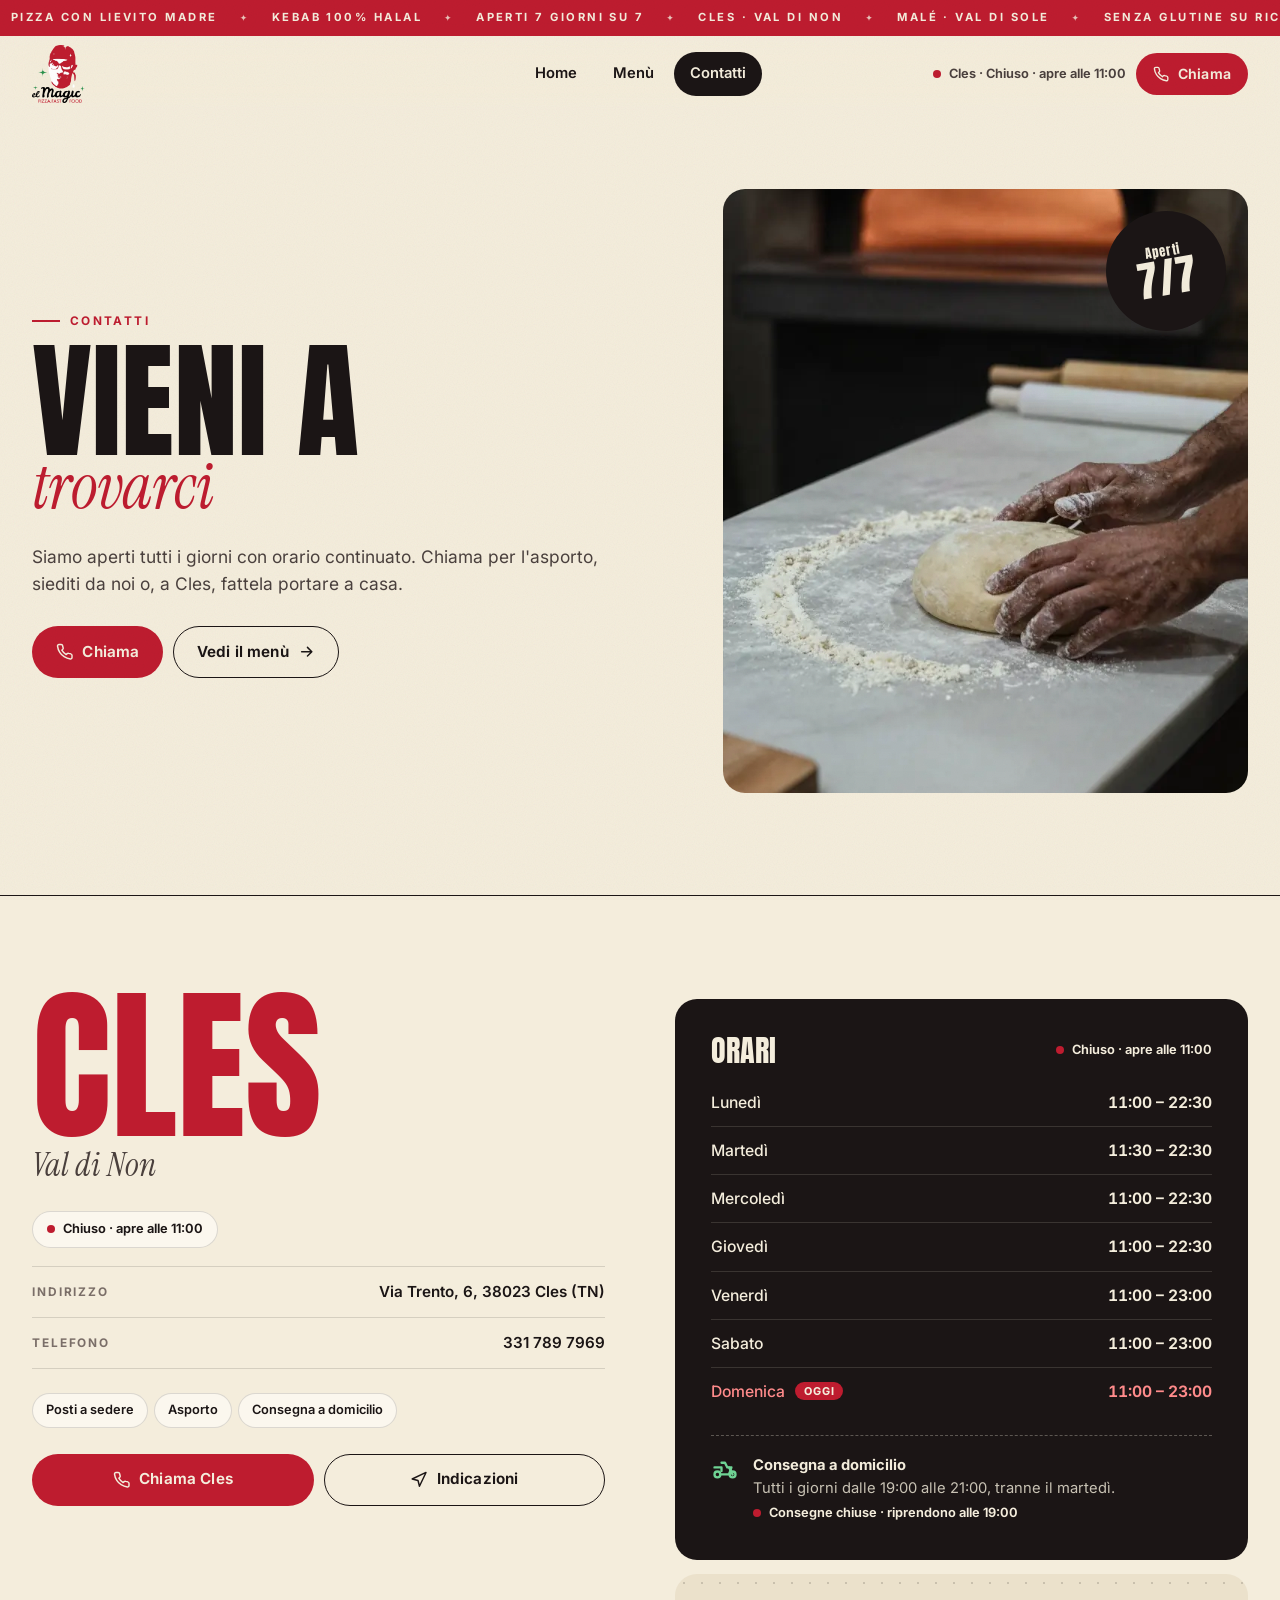
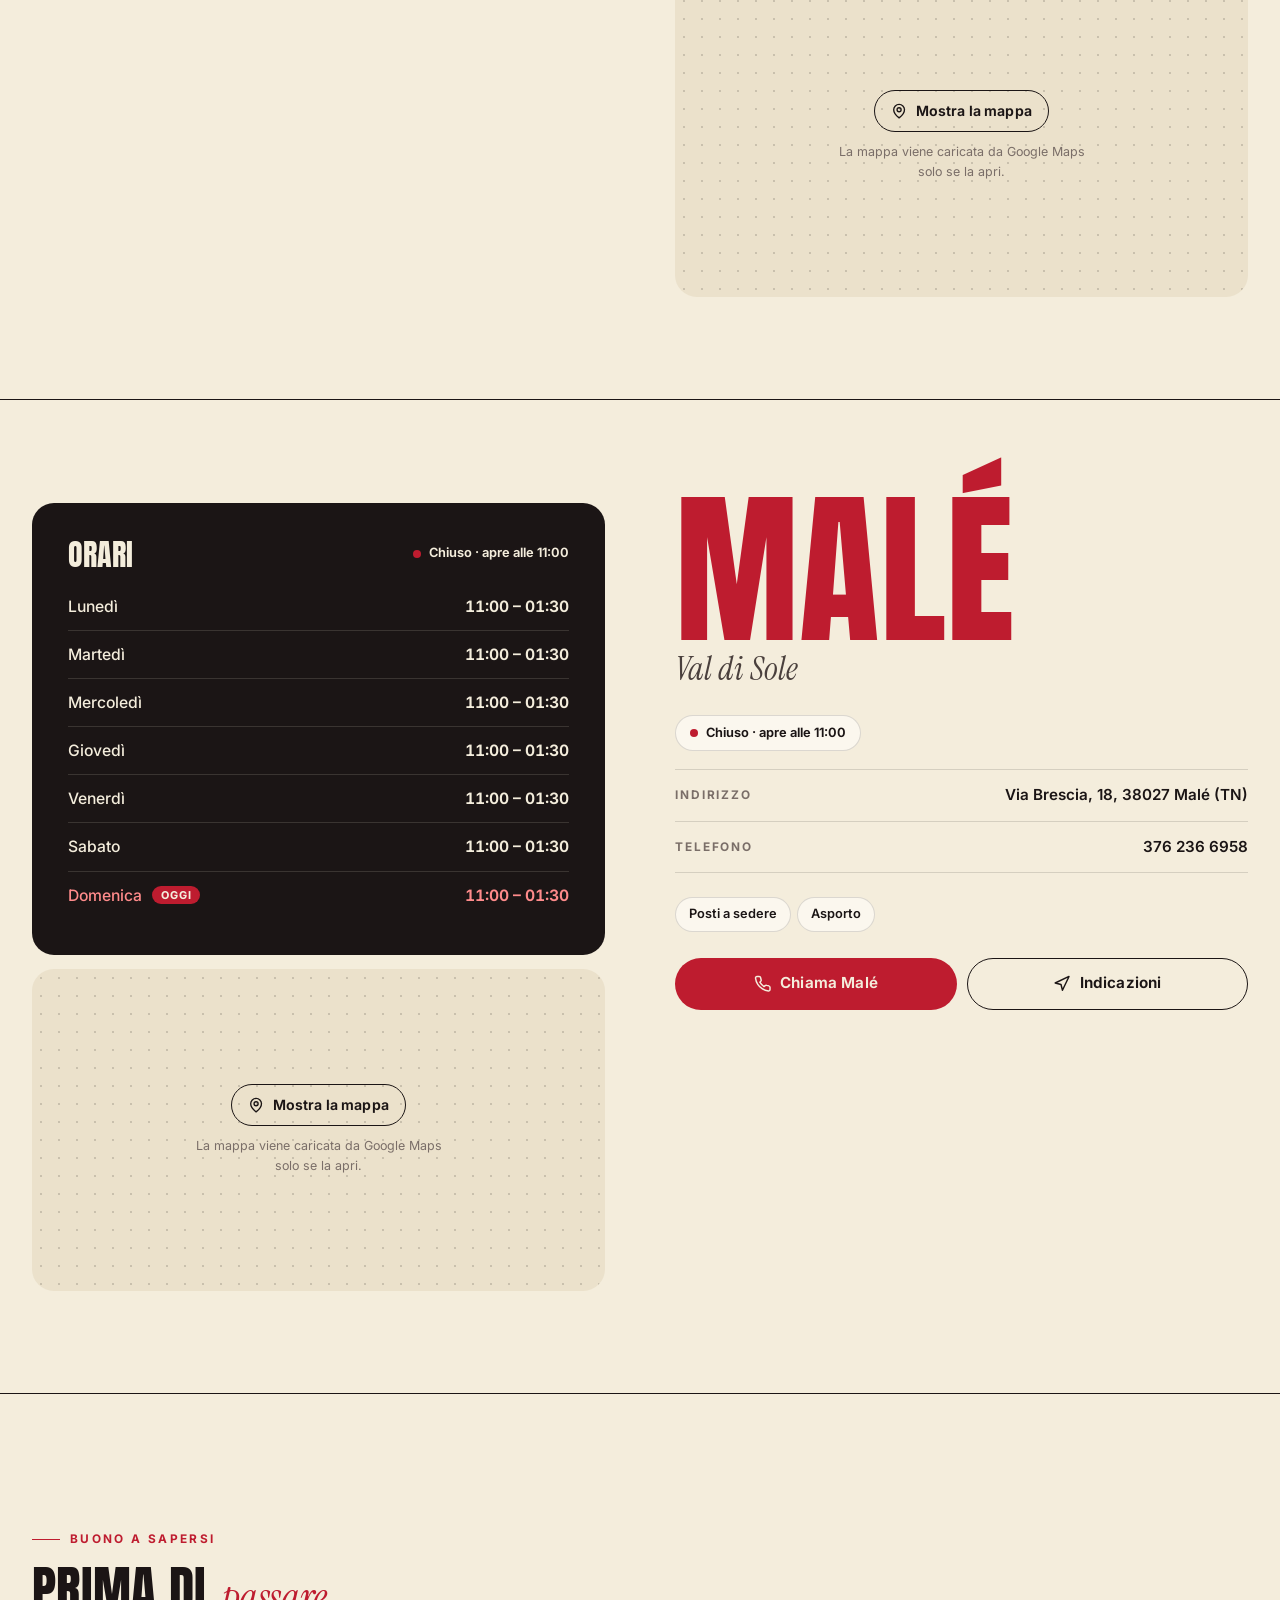
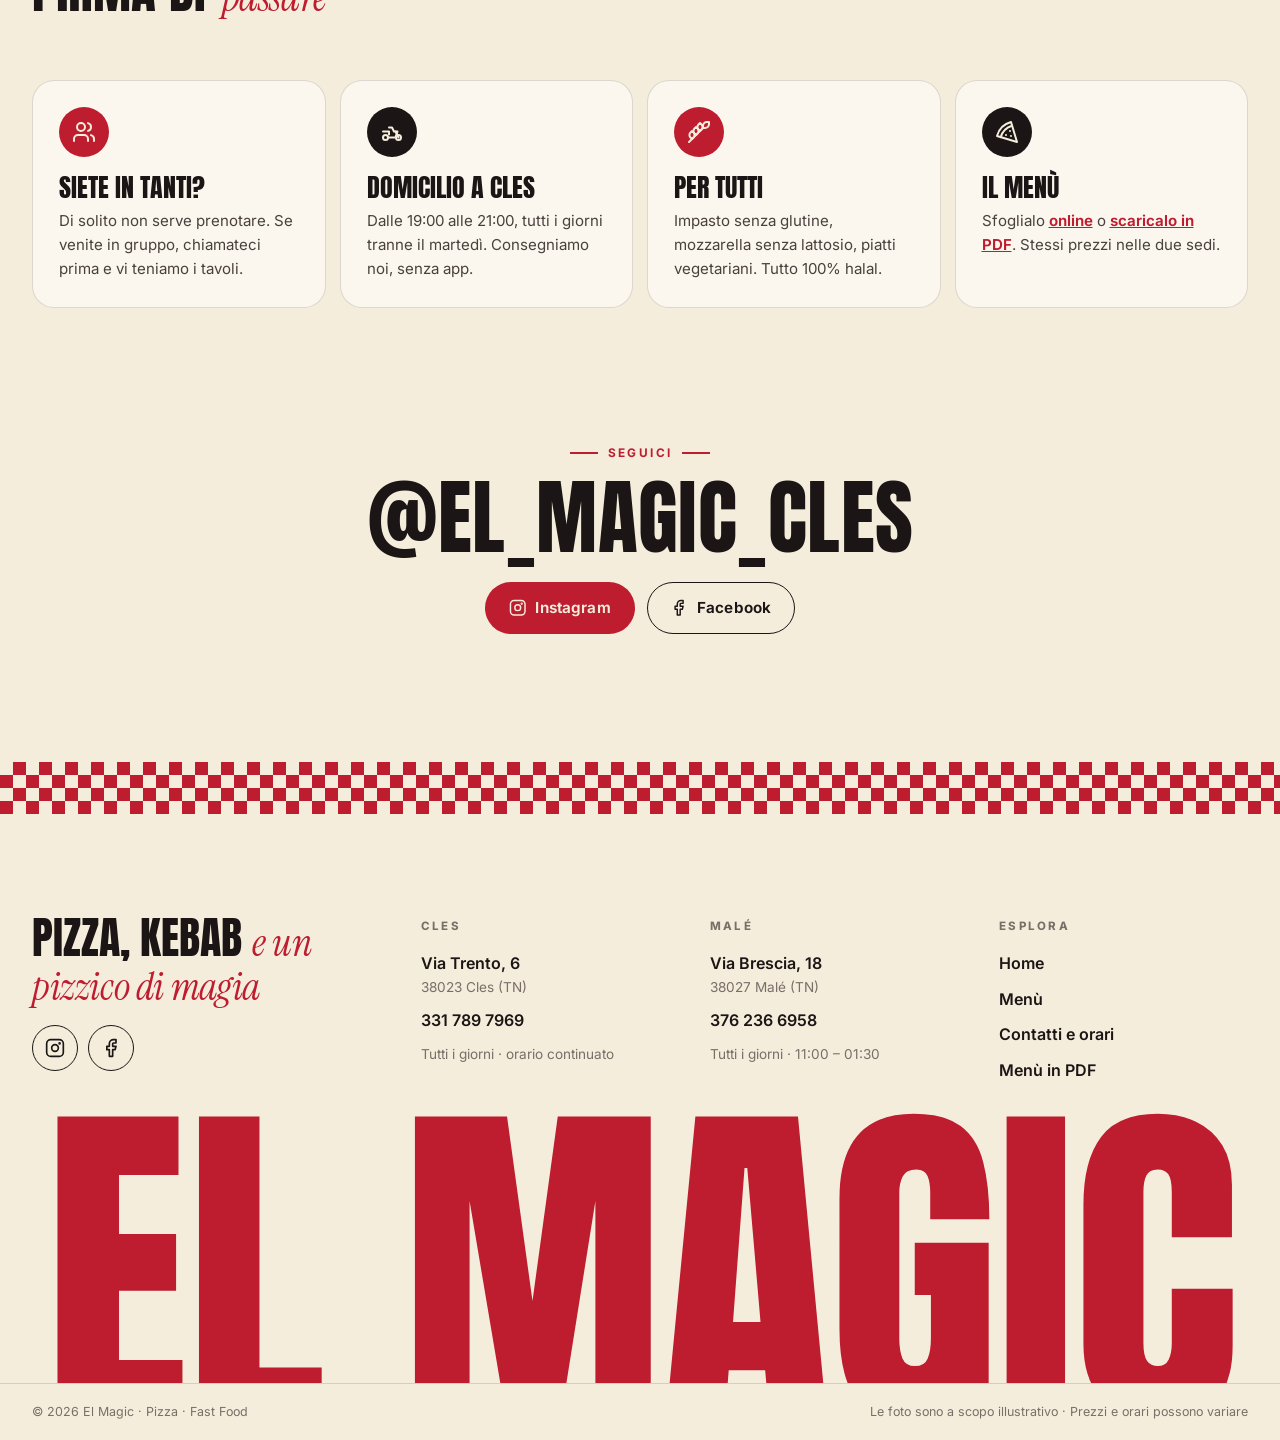
==== commit 91aa4a70: "Ridisegna il sito di El Magic in stile poster editoriale Nuova direzione artistica, più elegante e r" ====
--- a/contatti/index.html
+++ b/contatti/index.html
@@ -4,14 +4,14 @@
 <meta charset="utf-8">
 <meta name="viewport" content="width=device-width, initial-scale=1, viewport-fit=cover">
 <title>Contatti e orari | El Magic Cles e Malé</title>
-<meta name="description" content="Indirizzi, telefoni e orari di El Magic a Cles (Via Trento 6) e Malé (Via Brescia 18). Asporto, posti a sedere e consegna a domicilio a Cles.">
+<meta name="description" content="Indirizzi, telefoni e orari di El Magic a Cles (Via Trento 6) e Malé (Via Brescia 18). Sala, asporto e consegna a domicilio a Cles.">
 <link rel="canonical" href="https://www.elmagic.it/contatti/">
-<meta name="theme-color" content="#be1c2f">
+<meta name="theme-color" content="#f4eddc">
 <meta property="og:type" content="website">
 <meta property="og:locale" content="it_IT">
 <meta property="og:site_name" content="El Magic Pizza Fast Food">
 <meta property="og:title" content="Contatti e orari | El Magic Cles e Malé">
-<meta property="og:description" content="Indirizzi, telefoni e orari di El Magic a Cles (Via Trento 6) e Malé (Via Brescia 18). Asporto, posti a sedere e consegna a domicilio a Cles.">
+<meta property="og:description" content="Indirizzi, telefoni e orari di El Magic a Cles (Via Trento 6) e Malé (Via Brescia 18). Sala, asporto e consegna a domicilio a Cles.">
 <meta property="og:url" content="https://www.elmagic.it/contatti/">
 <meta property="og:image" content="https://www.elmagic.it/assets/img/og-image.jpg">
 <meta property="og:image:width" content="1200">
@@ -21,112 +21,154 @@
 <link rel="icon" href="../assets/img/favicon-32.png" type="image/png" sizes="32x32">
 <link rel="apple-touch-icon" href="../assets/img/apple-touch-icon.png">
 <link rel="manifest" href="../site.webmanifest">
-<link rel="preload" href="../assets/fonts/montserrat-latin.woff2" as="font" type="font/woff2" crossorigin>
+<link rel="preload" href="../assets/fonts/anton.woff2" as="font" type="font/woff2" crossorigin>
+<link rel="preload" href="../assets/fonts/inter.woff2" as="font" type="font/woff2" crossorigin>
 <link rel="stylesheet" href="../assets/css/style.css">
 </head>
 <body data-root="../">
 <a class="skip-link" href="#main">Vai al contenuto</a>
+<div class="ticker" aria-hidden="true"><div class="ticker__track"><span>Pizza con lievito madre</span><span>Kebab 100% halal</span><span>Aperti 7 giorni su 7</span><span>Cles · Val di Non</span><span>Malé · Val di Sole</span><span>Senza glutine su richiesta</span><span>Domicilio a Cles</span><span>Pizza con lievito madre</span><span>Kebab 100% halal</span><span>Aperti 7 giorni su 7</span><span>Cles · Val di Non</span><span>Malé · Val di Sole</span><span>Senza glutine su richiesta</span><span>Domicilio a Cles</span></div></div>
 <header class="site-header">
   <div class="container">
     <a class="brand" href="../" aria-label="El Magic, torna alla home">
-      <img src="../assets/img/logo-360.webp" alt="El Magic Pizza Fast Food" width="47" height="52">
+      <img src="../assets/img/logo-360.webp" alt="El Magic Pizza Fast Food" width="53" height="58">
     </a>
     <nav class="nav" aria-label="Principale">
       <a href="../">Home</a>
       <a href="../menu/">Menù</a>
       <a href="../contatti/" aria-current="page">Contatti</a>
     </nav>
-    <a class="btn btn--sm header-cta" href="../contatti/" data-call><svg viewBox="0 0 24 24" fill="none" stroke="currentColor" stroke-width="2" stroke-linecap="round" stroke-linejoin="round" aria-hidden="true"><path d="M22 16.9v3a2 2 0 0 1-2.2 2 19.8 19.8 0 0 1-8.6-3.1 19.5 19.5 0 0 1-6-6A19.8 19.8 0 0 1 2.1 4.2 2 2 0 0 1 4.1 2h3a2 2 0 0 1 2 1.7c.1.9.4 1.9.7 2.8a2 2 0 0 1-.5 2.1L8 9.9a16 16 0 0 0 6 6l1.3-1.3a2 2 0 0 1 2.1-.4c.9.3 1.8.6 2.8.7a2 2 0 0 1 1.7 2z"/></svg>Chiama</a>
+    <div class="header-actions">
+      <span class="header-status"><span class="status" data-status="cles" data-label="Cles">Cles</span></span>
+      <a class="btn btn--red btn--sm" href="../contatti/" data-call><svg viewBox="0 0 24 24" fill="none" stroke="currentColor" stroke-width="2" stroke-linecap="round" stroke-linejoin="round" aria-hidden="true"><path d="M22 16.9v3a2 2 0 0 1-2.2 2 19.8 19.8 0 0 1-8.6-3.1 19.5 19.5 0 0 1-6-6A19.8 19.8 0 0 1 2.1 4.2 2 2 0 0 1 4.1 2h3a2 2 0 0 1 2 1.7c.1.9.4 1.9.7 2.8a2 2 0 0 1-.5 2.1L8 9.9a16 16 0 0 0 6 6l1.3-1.3a2 2 0 0 1 2.1-.4c.9.3 1.8.6 2.8.7a2 2 0 0 1 1.7 2z"/></svg>Chiama</a>
+    </div>
   </div>
 </header>
 
 <main id="main">
-  <section class="page-hero pattern torn-bottom">
+  <section class="c-hero">
+    <div class="container c-hero__grid">
+      <div class="reveal">
+        <span class="eyebrow ">Contatti</span>
+        <h1>Vieni a <span class="script">trovarci</span></h1>
+        <p class="lead" style="margin-top:22px">Siamo aperti tutti i giorni con orario continuato. Chiama per l'asporto, siediti da noi o, a Cles, fattela portare a casa.</p>
+        <div class="hero__actions" style="margin-top:28px">
+          <a class="btn btn--red" href="#sedi" data-call><svg viewBox="0 0 24 24" fill="none" stroke="currentColor" stroke-width="2" stroke-linecap="round" stroke-linejoin="round" aria-hidden="true"><path d="M22 16.9v3a2 2 0 0 1-2.2 2 19.8 19.8 0 0 1-8.6-3.1 19.5 19.5 0 0 1-6-6A19.8 19.8 0 0 1 2.1 4.2 2 2 0 0 1 4.1 2h3a2 2 0 0 1 2 1.7c.1.9.4 1.9.7 2.8a2 2 0 0 1-.5 2.1L8 9.9a16 16 0 0 0 6 6l1.3-1.3a2 2 0 0 1 2.1-.4c.9.3 1.8.6 2.8.7a2 2 0 0 1 1.7 2z"/></svg>Chiama</a>
+          <a class="btn btn--outline" href="../menu/">Vedi il menù<svg class="arrow" viewBox="0 0 24 24" fill="none" stroke="currentColor" stroke-width="2" stroke-linecap="round" stroke-linejoin="round" aria-hidden="true"><path d="M5 12h14M13 6l6 6-6 6"/></svg></a>
+        </div>
+      </div>
+      <div class="c-hero__photo reveal reveal-d1">
+        <img src="../assets/img/foto/impasto-700.webp" srcset="../assets/img/foto/impasto-700.webp 700w, ../assets/img/foto/impasto-1300.webp 1300w" sizes="(max-width: 900px) 92vw, 40vw" alt="Mani infarinate che lavorano l&#x27;impasto della pizza" fetchpriority="high">
+        <div class="hero__stamp" aria-hidden="true"><small>Aperti</small><strong>7/7</strong></div>
+      </div>
+    </div>
+  </section>
+
+  <div id="sedi">
+  <section class="loc" id="sede-cles">
+    <div class="container loc__grid">
+      <div class="loc__info reveal">
+        <h2 class="loc__name">Cles</h2>
+        <span class="loc__valley">Val di Non</span>
+        <span class="pill"><span class="status" data-status="cles">Orario continuato</span></span>
+        <div class="place__rows">
+          <div class="place__row"><span>Indirizzo</span><a href="https://www.google.com/maps/search/?api=1&query=El+Magic+Pizzeria+Fast+Food+Via+Trento+6+38023+Cles+TN" target="_blank" rel="noopener">Via Trento, 6, 38023 Cles (TN)</a></div>
+          <div class="place__row"><span>Telefono</span><a href="tel:+393317897969">331 789 7969</a></div>
+        </div>
+        <div class="tags-row"><span class="tag-soft">Posti a sedere</span><span class="tag-soft">Asporto</span><span class="tag-soft">Consegna a domicilio</span></div>
+        <div class="place__actions" style="margin-top:26px">
+          <a class="btn btn--red" href="tel:+393317897969"><svg viewBox="0 0 24 24" fill="none" stroke="currentColor" stroke-width="2" stroke-linecap="round" stroke-linejoin="round" aria-hidden="true"><path d="M22 16.9v3a2 2 0 0 1-2.2 2 19.8 19.8 0 0 1-8.6-3.1 19.5 19.5 0 0 1-6-6A19.8 19.8 0 0 1 2.1 4.2 2 2 0 0 1 4.1 2h3a2 2 0 0 1 2 1.7c.1.9.4 1.9.7 2.8a2 2 0 0 1-.5 2.1L8 9.9a16 16 0 0 0 6 6l1.3-1.3a2 2 0 0 1 2.1-.4c.9.3 1.8.6 2.8.7a2 2 0 0 1 1.7 2z"/></svg>Chiama Cles</a>
+          <a class="btn btn--outline" href="https://www.google.com/maps/search/?api=1&query=El+Magic+Pizzeria+Fast+Food+Via+Trento+6+38023+Cles+TN" target="_blank" rel="noopener"><svg viewBox="0 0 24 24" fill="none" stroke="currentColor" stroke-width="2" stroke-linecap="round" stroke-linejoin="round" aria-hidden="true"><polygon points="3 11 22 2 13 21 11 13 3 11"/></svg>Indicazioni</a>
+        </div>
+      </div>
+      <div class="reveal reveal-d1">
+        <div class="board">
+          <h3>Orari <span class="status" data-status="cles"></span></h3>
+          <table class="hours" data-hours="cles"><caption class="visually-hidden">Orari Cles</caption><tbody><tr><th scope="row">Lunedì</th><td>11:00 – 22:30</td></tr><tr><th scope="row">Martedì</th><td>11:30 – 22:30</td></tr><tr><th scope="row">Mercoledì</th><td>11:00 – 22:30</td></tr><tr><th scope="row">Giovedì</th><td>11:00 – 22:30</td></tr><tr><th scope="row">Venerdì</th><td>11:00 – 23:00</td></tr><tr><th scope="row">Sabato</th><td>11:00 – 23:00</td></tr><tr><th scope="row">Domenica</th><td>11:00 – 23:00</td></tr></tbody></table>
+          <div class="board__delivery"><svg viewBox="0 0 24 24" fill="none" stroke="currentColor" stroke-width="2" stroke-linecap="round" stroke-linejoin="round" aria-hidden="true"><circle cx="5.5" cy="17.5" r="2.5"/><circle cx="18.5" cy="17.5" r="2.5"/><path d="M8 17.5h7.5l2-6H14l-2-4H9"/><path d="M15.5 11.5 18.5 17.5"/><path d="M3 11.5h6v3"/></svg><p><strong>Consegna a domicilio</strong>Tutti i giorni dalle 19:00 alle 21:00, tranne il martedì.<br><span class="status" data-delivery-status="cles"></span></p></div>
+        </div>
+        <div class="map"><div class="map__ph"><button class="btn btn--outline btn--sm" type="button" data-map-load="cles"><svg viewBox="0 0 24 24" fill="none" stroke="currentColor" stroke-width="2" stroke-linecap="round" stroke-linejoin="round" aria-hidden="true"><path d="M20 10c0 6-8 12-8 12s-8-6-8-12a8 8 0 0 1 16 0z"/><circle cx="12" cy="10" r="3"/></svg>Mostra la mappa</button><p>La mappa viene caricata da Google Maps solo se la apri.</p></div></div>
+      </div>
+    </div>
+  </section>
+  <section class="loc loc--alt" id="sede-male">
+    <div class="container loc__grid">
+      <div class="loc__info reveal">
+        <h2 class="loc__name">Malé</h2>
+        <span class="loc__valley">Val di Sole</span>
+        <span class="pill"><span class="status" data-status="male">Orario continuato</span></span>
+        <div class="place__rows">
+          <div class="place__row"><span>Indirizzo</span><a href="https://www.google.com/maps/search/?api=1&query=El+Magic+Via+Brescia+18+38027+Mal%C3%A9+TN" target="_blank" rel="noopener">Via Brescia, 18, 38027 Malé (TN)</a></div>
+          <div class="place__row"><span>Telefono</span><a href="tel:+393762366958">376 236 6958</a></div>
+        </div>
+        <div class="tags-row"><span class="tag-soft">Posti a sedere</span><span class="tag-soft">Asporto</span></div>
+        <div class="place__actions" style="margin-top:26px">
+          <a class="btn btn--red" href="tel:+393762366958"><svg viewBox="0 0 24 24" fill="none" stroke="currentColor" stroke-width="2" stroke-linecap="round" stroke-linejoin="round" aria-hidden="true"><path d="M22 16.9v3a2 2 0 0 1-2.2 2 19.8 19.8 0 0 1-8.6-3.1 19.5 19.5 0 0 1-6-6A19.8 19.8 0 0 1 2.1 4.2 2 2 0 0 1 4.1 2h3a2 2 0 0 1 2 1.7c.1.9.4 1.9.7 2.8a2 2 0 0 1-.5 2.1L8 9.9a16 16 0 0 0 6 6l1.3-1.3a2 2 0 0 1 2.1-.4c.9.3 1.8.6 2.8.7a2 2 0 0 1 1.7 2z"/></svg>Chiama Malé</a>
+          <a class="btn btn--outline" href="https://www.google.com/maps/search/?api=1&query=El+Magic+Via+Brescia+18+38027+Mal%C3%A9+TN" target="_blank" rel="noopener"><svg viewBox="0 0 24 24" fill="none" stroke="currentColor" stroke-width="2" stroke-linecap="round" stroke-linejoin="round" aria-hidden="true"><polygon points="3 11 22 2 13 21 11 13 3 11"/></svg>Indicazioni</a>
+        </div>
+      </div>
+      <div class="reveal reveal-d1">
+        <div class="board">
+          <h3>Orari <span class="status" data-status="male"></span></h3>
+          <table class="hours" data-hours="male"><caption class="visually-hidden">Orari Malé</caption><tbody><tr><th scope="row">Lunedì</th><td>11:00 – 01:30</td></tr><tr><th scope="row">Martedì</th><td>11:00 – 01:30</td></tr><tr><th scope="row">Mercoledì</th><td>11:00 – 01:30</td></tr><tr><th scope="row">Giovedì</th><td>11:00 – 01:30</td></tr><tr><th scope="row">Venerdì</th><td>11:00 – 01:30</td></tr><tr><th scope="row">Sabato</th><td>11:00 – 01:30</td></tr><tr><th scope="row">Domenica</th><td>11:00 – 01:30</td></tr></tbody></table>
+          
+        </div>
+        <div class="map"><div class="map__ph"><button class="btn btn--outline btn--sm" type="button" data-map-load="male"><svg viewBox="0 0 24 24" fill="none" stroke="currentColor" stroke-width="2" stroke-linecap="round" stroke-linejoin="round" aria-hidden="true"><path d="M20 10c0 6-8 12-8 12s-8-6-8-12a8 8 0 0 1 16 0z"/><circle cx="12" cy="10" r="3"/></svg>Mostra la mappa</button><p>La mappa viene caricata da Google Maps solo se la apri.</p></div></div>
+      </div>
+    </div>
+  </section>
+  </div>
+
+  <section class="section" style="border-top:1.5px solid var(--ink)">
     <div class="container">
-      <span class="eyebrow"><svg class="sparkle" viewBox="0 0 24 24" fill="currentColor" aria-hidden="true"><path d="M12 0c.8 6.6 5.4 11.2 12 12-6.6.8-11.2 5.4-12 12-.8-6.6-5.4-11.2-12-12C6.6 11.2 11.2 6.6 12 0Z"/></svg>Cles · Malé</span>
-      <h1>Vieni a trovarci</h1>
-      <p>Siamo aperti tutti i giorni con orario continuato. Chiama per ordinare da asporto, oppure passa e siediti da noi.</p>
-    </div>
-  </section>
-
-  <section class="section section--red" id="sedi" style="padding-top: 28px">
-    <div class="container">
-      <div class="sedi-grid">
-        <article class="sede-card contact-card reveal" id="sede-cles">
-        <div class="sede-card__top">
-          <div><h3 class="sede-card__name">Cles</h3><span class="sede-card__valley">Val di Non</span></div>
-          <span class="status" data-status="cles">Orario continuato</span>
-        </div>
-        <p class="sede-card__line"><svg viewBox="0 0 24 24" fill="none" stroke="currentColor" stroke-width="2" stroke-linecap="round" stroke-linejoin="round" aria-hidden="true"><path d="M20 10c0 6-8 12-8 12s-8-6-8-12a8 8 0 0 1 16 0z"/><circle cx="12" cy="10" r="3"/></svg><a href="https://www.google.com/maps/search/?api=1&query=El+Magic+Pizzeria+Fast+Food+Via+Trento+6+38023+Cles+TN" target="_blank" rel="noopener">Via Trento, 6, 38023 Cles (TN)</a></p>
-        <p class="sede-card__line"><svg viewBox="0 0 24 24" fill="none" stroke="currentColor" stroke-width="2" stroke-linecap="round" stroke-linejoin="round" aria-hidden="true"><path d="M22 16.9v3a2 2 0 0 1-2.2 2 19.8 19.8 0 0 1-8.6-3.1 19.5 19.5 0 0 1-6-6A19.8 19.8 0 0 1 2.1 4.2 2 2 0 0 1 4.1 2h3a2 2 0 0 1 2 1.7c.1.9.4 1.9.7 2.8a2 2 0 0 1-.5 2.1L8 9.9a16 16 0 0 0 6 6l1.3-1.3a2 2 0 0 1 2.1-.4c.9.3 1.8.6 2.8.7a2 2 0 0 1 1.7 2z"/></svg><a href="tel:+393317897969">331 789 7969</a></p>
-        
-        <ul class="chips" aria-label="Servizi"><li class="chip">Posti a sedere</li><li class="chip">Asporto</li><li class="chip chip--green">Consegna a domicilio</li></ul>
-        <table class="hours" data-hours="cles"><caption class="visually-hidden">Orari Cles</caption><tbody><tr><th scope="row">Lunedì</th><td>11:00 – 22:30</td></tr><tr><th scope="row">Martedì</th><td>11:30 – 22:30</td></tr><tr><th scope="row">Mercoledì</th><td>11:00 – 22:30</td></tr><tr><th scope="row">Giovedì</th><td>11:00 – 22:30</td></tr><tr><th scope="row">Venerdì</th><td>11:00 – 23:00</td></tr><tr><th scope="row">Sabato</th><td>11:00 – 23:00</td></tr><tr><th scope="row">Domenica</th><td>11:00 – 23:00</td></tr></tbody></table><div class="delivery"><svg viewBox="0 0 24 24" fill="none" stroke="currentColor" stroke-width="2" stroke-linecap="round" stroke-linejoin="round" aria-hidden="true"><circle cx="5.5" cy="17.5" r="2.5"/><circle cx="18.5" cy="17.5" r="2.5"/><path d="M8 17.5h7.5l2-6H14l-2-4H9"/><path d="M15.5 11.5 18.5 17.5"/><path d="M3 11.5h6v3"/></svg><div><strong>Consegna a domicilio</strong><p>Tutti i giorni dalle 19:00 alle 21:00, tranne il martedì.</p><p><span data-delivery-status="cles"></span></p></div></div><div class="map"><div class="map__placeholder"><button class="btn btn--sm btn--ghost" type="button" data-map-load="cles"><svg viewBox="0 0 24 24" fill="none" stroke="currentColor" stroke-width="2" stroke-linecap="round" stroke-linejoin="round" aria-hidden="true"><path d="M20 10c0 6-8 12-8 12s-8-6-8-12a8 8 0 0 1 16 0z"/><circle cx="12" cy="10" r="3"/></svg>Mostra la mappa</button><p>La mappa viene caricata da Google Maps solo se la apri.</p></div></div>
-        <div class="sede-card__actions">
-          <a class="btn btn--red" href="tel:+393317897969"><svg viewBox="0 0 24 24" fill="none" stroke="currentColor" stroke-width="2" stroke-linecap="round" stroke-linejoin="round" aria-hidden="true"><path d="M22 16.9v3a2 2 0 0 1-2.2 2 19.8 19.8 0 0 1-8.6-3.1 19.5 19.5 0 0 1-6-6A19.8 19.8 0 0 1 2.1 4.2 2 2 0 0 1 4.1 2h3a2 2 0 0 1 2 1.7c.1.9.4 1.9.7 2.8a2 2 0 0 1-.5 2.1L8 9.9a16 16 0 0 0 6 6l1.3-1.3a2 2 0 0 1 2.1-.4c.9.3 1.8.6 2.8.7a2 2 0 0 1 1.7 2z"/></svg>Chiama</a>
-          <a class="btn btn--ghost" href="https://www.google.com/maps/search/?api=1&query=El+Magic+Pizzeria+Fast+Food+Via+Trento+6+38023+Cles+TN" target="_blank" rel="noopener"><svg viewBox="0 0 24 24" fill="none" stroke="currentColor" stroke-width="2" stroke-linecap="round" stroke-linejoin="round" aria-hidden="true"><polygon points="3 11 22 2 13 21 11 13 3 11"/></svg>Indicazioni</a>
-        </div>
-      </article>
-        <article class="sede-card contact-card reveal" id="sede-male">
-        <div class="sede-card__top">
-          <div><h3 class="sede-card__name">Malé</h3><span class="sede-card__valley">Val di Sole</span></div>
-          <span class="status" data-status="male">Orario continuato</span>
-        </div>
-        <p class="sede-card__line"><svg viewBox="0 0 24 24" fill="none" stroke="currentColor" stroke-width="2" stroke-linecap="round" stroke-linejoin="round" aria-hidden="true"><path d="M20 10c0 6-8 12-8 12s-8-6-8-12a8 8 0 0 1 16 0z"/><circle cx="12" cy="10" r="3"/></svg><a href="https://www.google.com/maps/search/?api=1&query=El+Magic+Via+Brescia+18+38027+Mal%C3%A9+TN" target="_blank" rel="noopener">Via Brescia, 18, 38027 Malé (TN)</a></p>
-        <p class="sede-card__line"><svg viewBox="0 0 24 24" fill="none" stroke="currentColor" stroke-width="2" stroke-linecap="round" stroke-linejoin="round" aria-hidden="true"><path d="M22 16.9v3a2 2 0 0 1-2.2 2 19.8 19.8 0 0 1-8.6-3.1 19.5 19.5 0 0 1-6-6A19.8 19.8 0 0 1 2.1 4.2 2 2 0 0 1 4.1 2h3a2 2 0 0 1 2 1.7c.1.9.4 1.9.7 2.8a2 2 0 0 1-.5 2.1L8 9.9a16 16 0 0 0 6 6l1.3-1.3a2 2 0 0 1 2.1-.4c.9.3 1.8.6 2.8.7a2 2 0 0 1 1.7 2z"/></svg><a href="tel:+393762366958">376 236 6958</a></p>
-        
-        <ul class="chips" aria-label="Servizi"><li class="chip">Posti a sedere</li><li class="chip">Asporto</li></ul>
-        <table class="hours" data-hours="male"><caption class="visually-hidden">Orari Malé</caption><tbody><tr><th scope="row">Lunedì</th><td>11:00 – 01:30</td></tr><tr><th scope="row">Martedì</th><td>11:00 – 01:30</td></tr><tr><th scope="row">Mercoledì</th><td>11:00 – 01:30</td></tr><tr><th scope="row">Giovedì</th><td>11:00 – 01:30</td></tr><tr><th scope="row">Venerdì</th><td>11:00 – 01:30</td></tr><tr><th scope="row">Sabato</th><td>11:00 – 01:30</td></tr><tr><th scope="row">Domenica</th><td>11:00 – 01:30</td></tr></tbody></table><div class="map"><div class="map__placeholder"><button class="btn btn--sm btn--ghost" type="button" data-map-load="male"><svg viewBox="0 0 24 24" fill="none" stroke="currentColor" stroke-width="2" stroke-linecap="round" stroke-linejoin="round" aria-hidden="true"><path d="M20 10c0 6-8 12-8 12s-8-6-8-12a8 8 0 0 1 16 0z"/><circle cx="12" cy="10" r="3"/></svg>Mostra la mappa</button><p>La mappa viene caricata da Google Maps solo se la apri.</p></div></div>
-        <div class="sede-card__actions">
-          <a class="btn btn--red" href="tel:+393762366958"><svg viewBox="0 0 24 24" fill="none" stroke="currentColor" stroke-width="2" stroke-linecap="round" stroke-linejoin="round" aria-hidden="true"><path d="M22 16.9v3a2 2 0 0 1-2.2 2 19.8 19.8 0 0 1-8.6-3.1 19.5 19.5 0 0 1-6-6A19.8 19.8 0 0 1 2.1 4.2 2 2 0 0 1 4.1 2h3a2 2 0 0 1 2 1.7c.1.9.4 1.9.7 2.8a2 2 0 0 1-.5 2.1L8 9.9a16 16 0 0 0 6 6l1.3-1.3a2 2 0 0 1 2.1-.4c.9.3 1.8.6 2.8.7a2 2 0 0 1 1.7 2z"/></svg>Chiama</a>
-          <a class="btn btn--ghost" href="https://www.google.com/maps/search/?api=1&query=El+Magic+Via+Brescia+18+38027+Mal%C3%A9+TN" target="_blank" rel="noopener"><svg viewBox="0 0 24 24" fill="none" stroke="currentColor" stroke-width="2" stroke-linecap="round" stroke-linejoin="round" aria-hidden="true"><polygon points="3 11 22 2 13 21 11 13 3 11"/></svg>Indicazioni</a>
-        </div>
-      </article>
-      </div>
-    </div>
-  </section>
-
-  <section class="section">
-    <div class="container">
-      <ul class="features">
-        <li class="feature reveal"><div class="feature__icon"><svg viewBox="0 0 24 24" fill="none" stroke="currentColor" stroke-width="2" stroke-linecap="round" stroke-linejoin="round" aria-hidden="true"><path d="M16 21v-2a4 4 0 0 0-4-4H6a4 4 0 0 0-4 4v2"/><circle cx="9" cy="7" r="4"/><path d="M22 21v-2a4 4 0 0 0-3-3.87M16 3.13a4 4 0 0 1 0 7.75"/></svg></div><h3>Siete in tanti?</h3><p>Di solito non serve prenotare. Se venite in gruppo, chiamateci prima e vi teniamo i tavoli.</p></li>
-        <li class="feature reveal"><div class="feature__icon"><svg viewBox="0 0 24 24" fill="none" stroke="currentColor" stroke-width="2" stroke-linecap="round" stroke-linejoin="round" aria-hidden="true"><circle cx="5.5" cy="17.5" r="2.5"/><circle cx="18.5" cy="17.5" r="2.5"/><path d="M8 17.5h7.5l2-6H14l-2-4H9"/><path d="M15.5 11.5 18.5 17.5"/><path d="M3 11.5h6v3"/></svg></div><h3>Domicilio a Cles</h3><p>Dalle 19:00 alle 21:00, tutti i giorni tranne il martedì. Consegniamo noi, senza app.</p></li>
-        <li class="feature reveal"><div class="feature__icon"><svg viewBox="0 0 24 24" fill="none" stroke="currentColor" stroke-width="2" stroke-linecap="round" stroke-linejoin="round" aria-hidden="true"><path d="M2 22 16 8"/><path d="M3.47 12.53 5 11l1.53 1.53a3.5 3.5 0 0 1 0 4.94L5 19l-1.53-1.53a3.5 3.5 0 0 1 0-4.94Z"/><path d="M7.47 8.53 9 7l1.53 1.53a3.5 3.5 0 0 1 0 4.94L9 15l-1.53-1.53a3.5 3.5 0 0 1 0-4.94Z"/><path d="M11.47 4.53 13 3l1.53 1.53a3.5 3.5 0 0 1 0 4.94L13 11l-1.53-1.53a3.5 3.5 0 0 1 0-4.94Z"/><path d="M20 2h2v2a4 4 0 0 1-4 4h-2V6a4 4 0 0 1 4-4Z"/></svg></div><h3>Esigenze alimentari</h3><p>Impasto senza glutine, mozzarella senza lattosio e piatti vegetariani. Tutto è 100% halal.</p></li>
-        <li class="feature reveal"><div class="feature__icon"><svg viewBox="0 0 24 24" fill="none" stroke="currentColor" stroke-width="2" stroke-linecap="round" stroke-linejoin="round" aria-hidden="true"><path d="M15 11h.01M11 15h.01M16 16h.01"/><path d="m2 16 20 6-6-20A20 20 0 0 0 2 16"/><path d="M5.71 17.11a17 17 0 0 1 11.4-11.4"/></svg></div><h3>Il menù sempre con te</h3><p>Sfoglialo online o <a href="../assets/menu/menu-el-magic.pdf" data-menu-pdf download>scaricalo in PDF</a>. Prezzi uguali nelle due sedi.</p></li>
-      </ul>
-    </div>
-  </section>
-
-  <section class="section section--cream">
-    <div class="container" style="text-align:center">
-      <div class="section-head section-head--center reveal">
-        <span class="eyebrow"><svg class="sparkle" viewBox="0 0 24 24" fill="currentColor" aria-hidden="true"><path d="M12 0c.8 6.6 5.4 11.2 12 12-6.6.8-11.2 5.4-12 12-.8-6.6-5.4-11.2-12-12C6.6 11.2 11.2 6.6 12 0Z"/></svg>Seguici</span>
-        <h2 class="section-title">Le novità le trovi qui</h2>
-        <p class="section-lead">Pizze nuove, aperture speciali e qualche dietro le quinte dal forno.</p>
-      </div>
-      <div class="social-row reveal">
-        <a class="social-btn" href="https://www.instagram.com/el_magic_cles/" target="_blank" rel="noopener"><svg viewBox="0 0 24 24" aria-hidden="true"><rect width="24" height="24" rx="6" fill="currentColor"/><rect class="ic-st" x="5.5" y="5.5" width="13" height="13" rx="4" fill="none" stroke="#fff" stroke-width="1.8"/><circle class="ic-st" cx="12" cy="12" r="3.1" fill="none" stroke="#fff" stroke-width="1.8"/><circle class="ic-fg" cx="15.9" cy="8.1" r="1" fill="#fff"/></svg>@el_magic_cles</a>
-        <a class="social-btn" href="https://www.facebook.com/elmagicpizzeria/" target="_blank" rel="noopener"><svg viewBox="0 0 24 24" aria-hidden="true"><rect width="24" height="24" rx="6" fill="currentColor"/><path class="ic-fg" fill="#fff" d="M15.4 12.6h-2.1V20h-3v-7.4H8.8v-2.6h1.5V8.4c0-2 .9-3.4 3.4-3.4h2v2.6h-1.3c-.9 0-1.1.4-1.1 1.1v1.3h2.4l-.3 2.6Z"/></svg>El Magic Pizzeria Fast Food</a>
+      <div class="section-head section-head--split">
+        <div class="reveal"><span class="eyebrow ">Buono a sapersi</span><h2 class="display title-md">Prima di <span class="script">passare</span></h2></div>
+      </div>
+      <div class="perks">
+        <div class="perk reveal"><div class="perk__icon"><svg viewBox="0 0 24 24" fill="none" stroke="currentColor" stroke-width="2" stroke-linecap="round" stroke-linejoin="round" aria-hidden="true"><path d="M16 21v-2a4 4 0 0 0-4-4H6a4 4 0 0 0-4 4v2"/><circle cx="9" cy="7" r="4"/><path d="M22 21v-2a4 4 0 0 0-3-3.87M16 3.13a4 4 0 0 1 0 7.75"/></svg></div><h3>Siete in tanti?</h3><p>Di solito non serve prenotare. Se venite in gruppo, chiamateci prima e vi teniamo i tavoli.</p></div>
+        <div class="perk reveal reveal-d1"><div class="perk__icon"><svg viewBox="0 0 24 24" fill="none" stroke="currentColor" stroke-width="2" stroke-linecap="round" stroke-linejoin="round" aria-hidden="true"><circle cx="5.5" cy="17.5" r="2.5"/><circle cx="18.5" cy="17.5" r="2.5"/><path d="M8 17.5h7.5l2-6H14l-2-4H9"/><path d="M15.5 11.5 18.5 17.5"/><path d="M3 11.5h6v3"/></svg></div><h3>Domicilio a Cles</h3><p>Dalle 19:00 alle 21:00, tutti i giorni tranne il martedì. Consegniamo noi, senza app.</p></div>
+        <div class="perk reveal reveal-d2"><div class="perk__icon"><svg viewBox="0 0 24 24" fill="none" stroke="currentColor" stroke-width="2" stroke-linecap="round" stroke-linejoin="round" aria-hidden="true"><path d="M2 22 16 8"/><path d="M3.47 12.53 5 11l1.53 1.53a3.5 3.5 0 0 1 0 4.94L5 19l-1.53-1.53a3.5 3.5 0 0 1 0-4.94Z"/><path d="M7.47 8.53 9 7l1.53 1.53a3.5 3.5 0 0 1 0 4.94L9 15l-1.53-1.53a3.5 3.5 0 0 1 0-4.94Z"/><path d="M11.47 4.53 13 3l1.53 1.53a3.5 3.5 0 0 1 0 4.94L13 11l-1.53-1.53a3.5 3.5 0 0 1 0-4.94Z"/><path d="M20 2h2v2a4 4 0 0 1-4 4h-2V6a4 4 0 0 1 4-4Z"/></svg></div><h3>Per tutti</h3><p>Impasto senza glutine, mozzarella senza lattosio, piatti vegetariani. Tutto 100% halal.</p></div>
+        <div class="perk reveal reveal-d3"><div class="perk__icon"><svg viewBox="0 0 24 24" fill="none" stroke="currentColor" stroke-width="2" stroke-linecap="round" stroke-linejoin="round" aria-hidden="true"><path d="M15 11h.01M11 15h.01M16 16h.01"/><path d="m2 16 20 6-6-20A20 20 0 0 0 2 16"/><path d="M5.71 17.11a17 17 0 0 1 11.4-11.4"/></svg></div><h3>Il menù</h3><p>Sfoglialo <a href="../menu/">online</a> o <a href="../assets/menu/menu-el-magic.pdf" data-menu-pdf download>scaricalo in PDF</a>. Stessi prezzi nelle due sedi.</p></div>
+      </div>
+    </div>
+  </section>
+
+  <section class="section" style="padding-top:0; text-align:center">
+    <div class="container reveal">
+      <span class="eyebrow eyebrow--center">Seguici</span>
+      <h2 class="display title-lg" style="margin-bottom:28px">@el_magic_cles</h2>
+      <div class="social-big">
+        <a class="btn btn--red" href="https://www.instagram.com/el_magic_cles/" target="_blank" rel="noopener"><svg viewBox="0 0 24 24" fill="none" stroke="currentColor" stroke-width="2" stroke-linecap="round" stroke-linejoin="round" aria-hidden="true"><rect x="2" y="2" width="20" height="20" rx="5"/><circle cx="12" cy="12" r="4"/><circle cx="17.5" cy="6.5" r=".6" fill="currentColor"/></svg>Instagram</a>
+        <a class="btn btn--outline" href="https://www.facebook.com/elmagicpizzeria/" target="_blank" rel="noopener"><svg viewBox="0 0 24 24" fill="none" stroke="currentColor" stroke-width="2" stroke-linecap="round" stroke-linejoin="round" aria-hidden="true"><path d="M18 2h-3a5 5 0 0 0-5 5v3H7v4h3v8h4v-8h3l1-4h-4V7a1 1 0 0 1 1-1h3z"/></svg>Facebook</a>
       </div>
     </div>
   </section>
 </main>
-<footer class="site-footer torn-top">
+<div class="checker" aria-hidden="true"></div>
+<footer class="site-footer">
   <div class="container">
-    <div class="footer-grid">
-      <div class="footer-brand">
-        <img src="../assets/img/logo-360.webp" alt="El Magic Pizza Fast Food" width="120" height="132" loading="lazy">
-        <p>Pizza con lievito madre, kebab e panini. A Cles e Malé, tutti i giorni con orario continuato.</p>
-        <div class="footer-social">
-          <a href="https://www.instagram.com/el_magic_cles/" target="_blank" rel="noopener" aria-label="Instagram @el_magic_cles"><svg viewBox="0 0 24 24" aria-hidden="true"><rect width="24" height="24" rx="6" fill="currentColor"/><rect class="ic-st" x="5.5" y="5.5" width="13" height="13" rx="4" fill="none" stroke="#fff" stroke-width="1.8"/><circle class="ic-st" cx="12" cy="12" r="3.1" fill="none" stroke="#fff" stroke-width="1.8"/><circle class="ic-fg" cx="15.9" cy="8.1" r="1" fill="#fff"/></svg></a>
-          <a href="https://www.facebook.com/elmagicpizzeria/" target="_blank" rel="noopener" aria-label="Facebook El Magic Pizzeria Fast Food"><svg viewBox="0 0 24 24" aria-hidden="true"><rect width="24" height="24" rx="6" fill="currentColor"/><path class="ic-fg" fill="#fff" d="M15.4 12.6h-2.1V20h-3v-7.4H8.8v-2.6h1.5V8.4c0-2 .9-3.4 3.4-3.4h2v2.6h-1.3c-.9 0-1.1.4-1.1 1.1v1.3h2.4l-.3 2.6Z"/></svg></a>
-        </div>
-      </div>
-      <div>
-        <h2>Le nostre sedi</h2>
+    <div class="footer-top">
+      <div>
+        <p class="footer-claim">Pizza, kebab <span class="script">e un pizzico di magia</span></p>
+        <div class="socials">
+          <a href="https://www.instagram.com/el_magic_cles/" target="_blank" rel="noopener" aria-label="Instagram @el_magic_cles"><svg viewBox="0 0 24 24" fill="none" stroke="currentColor" stroke-width="2" stroke-linecap="round" stroke-linejoin="round" aria-hidden="true"><rect x="2" y="2" width="20" height="20" rx="5"/><circle cx="12" cy="12" r="4"/><circle cx="17.5" cy="6.5" r=".6" fill="currentColor"/></svg></a>
+          <a href="https://www.facebook.com/elmagicpizzeria/" target="_blank" rel="noopener" aria-label="Facebook El Magic Pizzeria Fast Food"><svg viewBox="0 0 24 24" fill="none" stroke="currentColor" stroke-width="2" stroke-linecap="round" stroke-linejoin="round" aria-hidden="true"><path d="M18 2h-3a5 5 0 0 0-5 5v3H7v4h3v8h4v-8h3l1-4h-4V7a1 1 0 0 1 1-1h3z"/></svg></a>
+        </div>
+      </div>
+      <div>
+        <h2>Cles</h2>
         <ul class="footer-list">
-          <li><a href="tel:+393317897969">Cles · 331 789 7969</a><span>Via Trento, 6, 38023 Cles (TN)</span></li>
-          <li><a href="tel:+393762366958">Malé · 376 236 6958</a><span>Via Brescia, 18, 38027 Malé (TN)</span></li>
+          <li><a href="https://www.google.com/maps/search/?api=1&query=El+Magic+Pizzeria+Fast+Food+Via+Trento+6+38023+Cles+TN" target="_blank" rel="noopener">Via Trento, 6</a><small>38023 Cles (TN)</small></li>
+          <li><a href="tel:+393317897969">331 789 7969</a></li>
+          <li><small>Tutti i giorni · orario continuato</small></li>
+        </ul>
+      </div>
+      <div>
+        <h2>Malé</h2>
+        <ul class="footer-list">
+          <li><a href="https://www.google.com/maps/search/?api=1&query=El+Magic+Via+Brescia+18+38027+Mal%C3%A9+TN" target="_blank" rel="noopener">Via Brescia, 18</a><small>38027 Malé (TN)</small></li>
+          <li><a href="tel:+393762366958">376 236 6958</a></li>
+          <li><small>Tutti i giorni · 11:00 – 01:30</small></li>
         </ul>
       </div>
       <div>
@@ -135,21 +177,22 @@
           <li><a href="../">Home</a></li>
           <li><a href="../menu/">Menù</a></li>
           <li><a href="../contatti/">Contatti e orari</a></li>
-          <li><a href="../assets/menu/menu-el-magic.pdf" data-menu-pdf download>Scarica il menù (PDF)</a></li>
+          <li><a href="../assets/menu/menu-el-magic.pdf" data-menu-pdf download>Menù in PDF</a></li>
         </ul>
       </div>
     </div>
-    <div class="footer-bottom">
-      <span>© <span data-year>2026</span> El Magic · Pizza · Fast Food</span>
-      <span>Prezzi e orari possono variare: nel dubbio, chiamaci.</span>
-    </div>
+  </div>
+  <span class="wordmark" aria-hidden="true">El Magic</span>
+  <div class="container footer-bottom">
+    <span>© <span data-year>2026</span> El Magic · Pizza · Fast Food</span>
+    <span>Le foto sono a scopo illustrativo · Prezzi e orari possono variare</span>
   </div>
 </footer>
 
 <nav class="mobile-bar" aria-label="Azioni rapide">
   <a href="../menu/"><svg viewBox="0 0 24 24" fill="none" stroke="currentColor" stroke-width="2" stroke-linecap="round" stroke-linejoin="round" aria-hidden="true"><path d="M15 11h.01M11 15h.01M16 16h.01"/><path d="m2 16 20 6-6-20A20 20 0 0 0 2 16"/><path d="M5.71 17.11a17 17 0 0 1 11.4-11.4"/></svg>Menù</a>
   <a class="is-primary" href="../contatti/" data-call><svg viewBox="0 0 24 24" fill="none" stroke="currentColor" stroke-width="2" stroke-linecap="round" stroke-linejoin="round" aria-hidden="true"><path d="M22 16.9v3a2 2 0 0 1-2.2 2 19.8 19.8 0 0 1-8.6-3.1 19.5 19.5 0 0 1-6-6A19.8 19.8 0 0 1 2.1 4.2 2 2 0 0 1 4.1 2h3a2 2 0 0 1 2 1.7c.1.9.4 1.9.7 2.8a2 2 0 0 1-.5 2.1L8 9.9a16 16 0 0 0 6 6l1.3-1.3a2 2 0 0 1 2.1-.4c.9.3 1.8.6 2.8.7a2 2 0 0 1 1.7 2z"/></svg>Chiama</a>
-  <a href="../contatti/#sedi"><svg viewBox="0 0 24 24" fill="none" stroke="currentColor" stroke-width="2" stroke-linecap="round" stroke-linejoin="round" aria-hidden="true"><polygon points="3 11 22 2 13 21 11 13 3 11"/></svg>Indicazioni</a>
+  <a href="../contatti/#sedi"><svg viewBox="0 0 24 24" fill="none" stroke="currentColor" stroke-width="2" stroke-linecap="round" stroke-linejoin="round" aria-hidden="true"><polygon points="3 11 22 2 13 21 11 13 3 11"/></svg>Sedi</a>
 </nav>
 <script src="../assets/js/data.js" defer></script>
 <script src="../assets/js/main.js" defer></script>
--- a/assets/css/style.css
+++ b/assets/css/style.css
@@ -1,503 +1,564 @@
 /* ==========================================================================
    El Magic — Pizza · Fast Food
-   Colori presi dal logo: rosso #BE1C2F, verde #288F4A, nero.
+   Identità: rosso del logo, crema "carta da forno", nero caldo, verde basilico.
+   Tipografia: Anton (titoli poster), Instrument Serif corsivo (accenti), Inter (testo).
    ========================================================================== */
 
-@font-face {
-  font-family: "Montserrat";
-  src: url("../fonts/montserrat-latin.woff2") format("woff2");
-  font-weight: 100 900;
-  font-style: normal;
-  font-display: swap;
-}
-@font-face {
-  font-family: "Montserrat";
-  src: url("../fonts/montserrat-latin-italic.woff2") format("woff2");
-  font-weight: 100 900;
-  font-style: italic;
-  font-display: swap;
-}
+@font-face { font-family: "Anton"; src: url("../fonts/anton.woff2") format("woff2"); font-weight: 400; font-display: swap; }
+@font-face { font-family: "Instrument Serif"; src: url("../fonts/instrument-serif-italic.woff2") format("woff2"); font-weight: 400; font-style: italic; font-display: swap; }
+@font-face { font-family: "Inter"; src: url("../fonts/inter.woff2") format("woff2"); font-weight: 100 900; font-display: swap; }
 
 :root {
   --red: #be1c2f;
-  --red-dark: #9a1425;
-  --red-soft: #fdebe7;
+  --red-deep: #8f1322;
+  --cream: #f4eddc;
+  --cream-2: #ebe1cb;
+  --paper: #fbf7ee;
+  --ink: #1b1515;
+  --ink-2: #4a403d;
+  --muted: #7a6e68;
   --green: #288f4a;
-  --green-dark: #1e7139;
-  --green-soft: #e6f3ea;
-  --ink: #141414;
-  --muted: #5b5b5b;
-  --line: #ececec;
-  --paper: #ffffff;
-  --cream: #fff8f4;
-
-  --radius: 18px;
-  --radius-sm: 12px;
-  --shadow: 0 1px 2px rgba(20, 20, 20, .06), 0 8px 24px rgba(20, 20, 20, .07);
-  --shadow-lg: 0 2px 6px rgba(20, 20, 20, .08), 0 24px 48px rgba(20, 20, 20, .12);
-
-  --gutter: 16px;
-  --max: 1160px;
-  --header-h: 68px;
-  --font: "Montserrat", system-ui, -apple-system, "Segoe UI", Roboto, Arial, sans-serif;
-}
+  --line: rgba(27, 21, 21, .14);
+
+  --display: "Anton", "Impact", "Arial Narrow", sans-serif;
+  --serif: "Instrument Serif", Georgia, serif;
+  --sans: "Inter", system-ui, -apple-system, "Segoe UI", Roboto, sans-serif;
+
+  --u: min(1vw, 14.4px);            /* unità poster: segue la larghezza, max 1440px */
+  --gutter: 18px;
+  --max: 1320px;
+  --header-h: 76px;
+  --radius: 22px;
+  --ease: cubic-bezier(.2, .8, .2, 1);
+}
+@media (min-width: 760px) { :root { --gutter: 32px; } }
 
 /* ---------- Base ---------- */
 *, *::before, *::after { box-sizing: border-box; }
-html { -webkit-text-size-adjust: 100%; scroll-behavior: smooth; scroll-padding-top: calc(var(--header-h) + 16px); }
+html { -webkit-text-size-adjust: 100%; scroll-behavior: smooth; scroll-padding-top: calc(var(--header-h) + 64px); }
 @media (prefers-reduced-motion: reduce) { html { scroll-behavior: auto; } }
 body {
-  margin: 0;
-  font-family: var(--font);
-  font-size: 16px;
-  line-height: 1.6;
-  color: var(--ink);
-  background: var(--paper);
-  overflow-x: hidden;
-  -webkit-font-smoothing: antialiased;
+  margin: 0; font-family: var(--sans); font-size: 16px; line-height: 1.6; color: var(--ink);
+  background: var(--cream); overflow-x: hidden; -webkit-font-smoothing: antialiased; text-rendering: optimizeLegibility;
+}
+/* grana da carta stampata, appena percettibile */
+body::before {
+  content: ""; position: fixed; inset: 0; z-index: 100; pointer-events: none; opacity: .07; mix-blend-mode: multiply;
+  background-image: url("data:image/svg+xml,%3Csvg xmlns='http://www.w3.org/2000/svg' width='160' height='160'%3E%3Cfilter id='n'%3E%3CfeTurbulence type='fractalNoise' baseFrequency='.9' numOctaves='3' stitchTiles='stitch'/%3E%3C/filter%3E%3Crect width='100%25' height='100%25' filter='url(%23n)'/%3E%3C/svg%3E");
 }
 img, svg { display: block; max-width: 100%; }
+img { height: auto; }
 a { color: inherit; }
-h1, h2, h3, h4 { line-height: 1.1; margin: 0 0 .5em; letter-spacing: -.02em; }
 p { margin: 0 0 1em; }
-button, input, select { font: inherit; color: inherit; }
+h1, h2, h3, h4 { margin: 0; font-weight: 400; }
+button, input { font: inherit; color: inherit; }
+::selection { background: var(--red); color: var(--cream); }
 :focus-visible { outline: 3px solid var(--green); outline-offset: 3px; border-radius: 6px; }
 
 .container { width: 100%; max-width: var(--max); margin-inline: auto; padding-inline: var(--gutter); }
-@media (min-width: 720px) { :root { --gutter: 28px; } }
-
-.visually-hidden {
-  position: absolute !important; width: 1px; height: 1px; padding: 0; margin: -1px;
-  overflow: hidden; clip: rect(0 0 0 0); white-space: nowrap; border: 0;
-}
-.skip-link {
-  position: absolute; left: 12px; top: -60px; z-index: 100;
-  background: var(--ink); color: #fff; padding: 10px 16px; border-radius: 10px; text-decoration: none;
-}
+.visually-hidden { position: absolute !important; width: 1px; height: 1px; padding: 0; margin: -1px; overflow: hidden; clip: rect(0 0 0 0); white-space: nowrap; border: 0; }
+.skip-link { position: absolute; left: 12px; top: -60px; z-index: 200; background: var(--ink); color: var(--cream); padding: 10px 16px; border-radius: 10px; text-decoration: none; }
 .skip-link:focus { top: 12px; }
 
-/* Pattern di sfondo del marchio */
-.pattern { background: #fff url("../img/pattern.webp") repeat center top / 750px auto; }
+/* ---------- Tipografia ---------- */
+.display { font-family: var(--display); text-transform: uppercase; line-height: .9; letter-spacing: .005em; }
+.script { font-family: var(--serif); font-style: italic; font-weight: 400; text-transform: none; letter-spacing: -.01em; }
+.eyebrow {
+  display: inline-flex; align-items: center; gap: 10px; margin-bottom: 18px;
+  font-size: .74rem; font-weight: 700; letter-spacing: .2em; text-transform: uppercase; color: var(--red);
+}
+.eyebrow::before { content: ""; width: 28px; height: 1.5px; background: currentColor; }
+.eyebrow--center::after { content: ""; width: 28px; height: 1.5px; background: currentColor; }
+.on-dark .eyebrow, .eyebrow--light { color: var(--cream); }
+.title-xl { font-size: clamp(3rem, calc(var(--u) * 9), 8.5rem); }
+.title-lg { font-size: clamp(2.6rem, calc(var(--u) * 6.4), 6rem); }
+.title-md { font-size: clamp(2rem, calc(var(--u) * 4), 3.6rem); }
+.title-xl .script, .title-lg .script, .title-md .script { font-size: .78em; color: var(--red); margin-left: .08em; }
+.lead { font-size: clamp(1.02rem, 1.35vw, 1.18rem); color: var(--ink-2); max-width: 52ch; }
+.on-dark .lead { color: rgba(244, 237, 220, .82); }
 
 /* ---------- Pulsanti ---------- */
 .btn {
-  --bg: var(--green); --fg: #fff; --bg-hover: var(--green-dark);
-  display: inline-flex; align-items: center; justify-content: center; gap: .5em;
-  min-height: 48px; padding: .7em 1.4em;
-  border: 2px solid transparent; border-radius: 999px;
-  background: var(--bg); color: var(--fg);
-  font-weight: 700; font-size: 1rem; line-height: 1.2; text-decoration: none; cursor: pointer;
-  transition: background-color .2s, color .2s, transform .15s, box-shadow .2s;
-  box-shadow: 0 6px 16px rgba(40, 143, 74, .25);
-}
-.btn:hover { background: var(--bg-hover); transform: translateY(-1px); }
-.btn:active { transform: translateY(0); }
-.btn svg { width: 1.2em; height: 1.2em; flex: none; }
-.btn--red { --bg: var(--red); --bg-hover: var(--red-dark); box-shadow: 0 6px 16px rgba(190, 28, 47, .25); }
-.btn--white { --bg: #fff; --fg: var(--red); --bg-hover: #fff3f1; box-shadow: 0 6px 16px rgba(0, 0, 0, .15); }
-.btn--ghost { --bg: transparent; --fg: var(--ink); --bg-hover: rgba(20, 20, 20, .05); border-color: currentColor; box-shadow: none; }
-.btn--ghost-light { --bg: transparent; --fg: #fff; --bg-hover: rgba(255, 255, 255, .12); border-color: rgba(255, 255, 255, .7); box-shadow: none; }
-.btn--sm { min-height: 40px; padding: .5em 1em; font-size: .9rem; }
-.btn--block { width: 100%; }
+  --bg: var(--ink); --fg: var(--cream);
+  position: relative; display: inline-flex; align-items: center; justify-content: center; gap: .6em;
+  min-height: 52px; padding: .8em 1.5em; border: 1.5px solid transparent; border-radius: 999px;
+  background: var(--bg); color: var(--fg); text-decoration: none; cursor: pointer;
+  font-weight: 650; font-size: .95rem; letter-spacing: .01em; line-height: 1.1; white-space: nowrap;
+  transition: transform .35s var(--ease), background-color .25s, color .25s, border-color .25s;
+}
+.btn:hover { transform: translateY(-2px); }
+.btn svg { width: 1.15em; height: 1.15em; flex: none; transition: transform .35s var(--ease); }
+.btn:hover svg.arrow { transform: translateX(4px); }
+.btn--red { --bg: var(--red); --fg: var(--cream); }
+.btn--red:hover { --bg: var(--red-deep); }
+.btn--cream { --bg: var(--cream); --fg: var(--ink); }
+.btn--outline { --bg: transparent; --fg: var(--ink); border-color: var(--ink); }
+.btn--outline:hover { --bg: var(--ink); --fg: var(--cream); }
+.btn--outline-light { --bg: transparent; --fg: var(--cream); border-color: rgba(244, 237, 220, .6); }
+.btn--outline-light:hover { --bg: var(--cream); --fg: var(--ink); }
+.btn--sm { min-height: 42px; padding: .6em 1.15em; font-size: .88rem; }
+
+/* ---------- Ticker superiore ---------- */
+.ticker { background: var(--red); color: var(--cream); overflow: hidden; white-space: nowrap; }
+.ticker__track { display: inline-flex; animation: marquee 38s linear infinite; }
+.ticker__track span { display: inline-flex; align-items: center; gap: 22px; padding: 9px 11px; font-size: .7rem; font-weight: 700; letter-spacing: .22em; text-transform: uppercase; }
+.ticker__track span::after { content: "✦"; font-size: .8em; opacity: .8; }
+@keyframes marquee { to { transform: translateX(-50%); } }
+@media (prefers-reduced-motion: reduce) { .ticker__track, .marquee__track { animation: none !important; } }
 
 /* ---------- Header ---------- */
-.site-header {
-  position: sticky; top: 0; z-index: 50;
-  background: rgba(255, 255, 255, .92);
-  backdrop-filter: saturate(1.4) blur(10px);
-  -webkit-backdrop-filter: saturate(1.4) blur(10px);
-  border-bottom: 1px solid transparent;
-  transition: border-color .2s, box-shadow .2s;
-}
-.site-header.is-scrolled { border-color: var(--line); box-shadow: 0 4px 20px rgba(0, 0, 0, .05); }
-.site-header .container { display: flex; align-items: center; gap: 12px; height: var(--header-h); }
-.brand { display: flex; align-items: center; flex: none; }
-.brand img { height: 52px; width: auto; }
-.nav { display: flex; align-items: center; gap: 2px; margin-left: auto; }
-.nav a {
-  position: relative; padding: 8px 10px; border-radius: 10px;
-  font-weight: 700; font-size: .95rem; text-decoration: none; color: var(--ink);
-}
-.nav a::after {
-  content: ""; position: absolute; left: 10px; right: 10px; bottom: 3px; height: 3px; border-radius: 3px;
-  background: var(--red); transform: scaleX(0); transform-origin: left; transition: transform .25s;
-}
-.nav a:hover::after, .nav a[aria-current="page"]::after { transform: scaleX(1); }
-.nav a[aria-current="page"] { color: var(--red); }
-.header-cta { display: none; }
-@media (min-width: 720px) {
-  .nav { gap: 6px; }
-  .nav a { padding: 8px 14px; font-size: 1rem; }
-  .nav a::after { left: 14px; right: 14px; }
-  .header-cta { display: inline-flex; margin-left: 8px; }
-}
-
-/* ---------- Bordo strappato (dal sito attuale) ---------- */
-.torn-bottom { position: relative; }
-.torn-bottom::after {
-  content: ""; position: absolute; left: 0; right: 0; bottom: -1px; height: clamp(34px, 5.5vw, 110px);
-  background: url("../img/torn-edge.webp") no-repeat center bottom / max(100%, 900px) 100%;
-  pointer-events: none;
-}
-.torn-top { position: relative; }
-.torn-top::before {
-  content: ""; position: absolute; left: 0; right: 0; top: calc(-1 * clamp(34px, 5.5vw, 110px) + 1px); height: clamp(34px, 5.5vw, 110px);
-  background: url("../img/torn-edge.webp") no-repeat center bottom / max(100%, 900px) 100%;
-  pointer-events: none;
-}
-
-/* ---------- Sezioni ---------- */
-.section { padding: 72px 0; }
-@media (min-width: 900px) { .section { padding: 104px 0; } }
-.section--red { background: var(--red); color: #fff; }
-.section--cream { background: var(--cream); }
-.eyebrow {
-  display: inline-flex; align-items: center; gap: 8px;
-  font-size: .8rem; font-weight: 800; letter-spacing: .14em; text-transform: uppercase; color: var(--red);
-  margin-bottom: 14px;
-}
-.section--red .eyebrow { color: #fff; opacity: .9; }
-.sparkle { width: 14px; height: 14px; color: var(--green); flex: none; }
-.section--red .sparkle { color: #fff; }
-.section-head { max-width: 680px; margin-bottom: 40px; }
-.section-head--center { margin-inline: auto; text-align: center; }
-.section-title { font-size: clamp(1.9rem, 4.6vw, 3rem); font-weight: 900; }
-.section-lead { font-size: 1.1rem; color: var(--muted); }
-.section--red .section-lead { color: rgba(255, 255, 255, .88); }
-
-/* ---------- Hero ---------- */
-.hero { padding: 40px 0 clamp(90px, 12vw, 170px); text-align: center; overflow: hidden; }
-.hero__logo {
-  width: min(300px, 70vw); height: auto; margin: 0 auto 18px;
-  filter: drop-shadow(0 12px 22px rgba(190, 28, 47, .14));
-  animation: float 6s ease-in-out infinite;
-}
-@keyframes float { 50% { transform: translateY(-8px); } }
-@media (prefers-reduced-motion: reduce) { .hero__logo { animation: none; } }
-.hero__title { font-size: clamp(2.1rem, 7vw, 4.2rem); font-weight: 900; margin: 0 auto 16px; max-width: 14ch; }
-.hero__title em { font-style: normal; color: var(--red); position: relative; white-space: nowrap; }
-.hero__lead { font-size: clamp(1.02rem, 2.4vw, 1.2rem); color: var(--muted); max-width: 40ch; margin: 0 auto 28px; font-weight: 500; }
-.hero__actions { display: flex; flex-wrap: wrap; gap: 12px; justify-content: center; }
-.hero__badges { display: flex; flex-wrap: wrap; justify-content: center; gap: 8px; margin-top: 28px; padding: 0; list-style: none; }
-.badge {
-  display: inline-flex; align-items: center; gap: 6px;
-  padding: 6px 12px; border-radius: 999px; background: #fff; border: 1px solid var(--line);
-  font-size: .82rem; font-weight: 700; color: var(--ink); box-shadow: 0 2px 8px rgba(0, 0, 0, .04);
-}
-.badge::before { content: ""; width: 8px; height: 8px; border-radius: 50%; background: var(--green); }
-
-/* Hero pagine interne */
-.page-hero { padding: 48px 0 clamp(80px, 10vw, 140px); text-align: center; }
-.page-hero h1 { font-size: clamp(2.2rem, 7vw, 4rem); font-weight: 900; }
-.page-hero p { color: var(--muted); max-width: 52ch; margin-inline: auto; font-size: 1.08rem; font-weight: 500; }
+.site-header { position: sticky; top: 0; z-index: 60; background: rgba(244, 237, 220, .9); backdrop-filter: blur(14px) saturate(1.3); -webkit-backdrop-filter: blur(14px) saturate(1.3); transition: box-shadow .3s; }
+.site-header.is-scrolled { box-shadow: 0 1px 0 var(--line); }
+.site-header .container { display: grid; grid-template-columns: 1fr auto 1fr; align-items: center; height: var(--header-h); gap: 16px; }
+.brand { justify-self: start; display: flex; align-items: center; }
+.brand img { height: 58px; width: auto; transition: transform .4s var(--ease); }
+.brand:hover img { transform: rotate(-4deg) scale(1.04); }
+.nav { display: flex; gap: 4px; }
+.nav a { position: relative; padding: 10px 16px; font-size: .92rem; font-weight: 600; text-decoration: none; border-radius: 999px; transition: background-color .2s; }
+.nav a:hover { background: rgba(27, 21, 21, .06); }
+.nav a[aria-current="page"] { background: var(--ink); color: var(--cream); }
+.header-actions { justify-self: end; display: flex; align-items: center; gap: 10px; }
+.header-status { display: none; font-size: .78rem; font-weight: 600; color: var(--ink-2); }
+@media (min-width: 1100px) { .header-status { display: inline-flex; } }
+@media (max-width: 719px) {
+  .site-header .container { grid-template-columns: auto 1fr; }
+  .nav { justify-self: end; }
+  .nav a { padding: 8px 11px; font-size: .86rem; }
+  .header-actions { display: none; }
+  .brand img { height: 50px; }
+}
 
 /* ---------- Stato aperto/chiuso ---------- */
-.status {
-  display: inline-flex; align-items: center; gap: 8px;
-  padding: 5px 12px 5px 10px; border-radius: 999px;
-  font-size: .82rem; font-weight: 800; background: #f1f1f1; color: var(--muted);
-}
-.status::before { content: ""; width: 9px; height: 9px; border-radius: 50%; background: currentColor; }
-.status--open { background: var(--green-soft); color: var(--green-dark); }
-.status--open::before { animation: pulse 1.8s infinite; }
-.status--soon { background: #fff3db; color: #8a5a00; }
-.status--closed { background: var(--red-soft); color: var(--red-dark); }
-@keyframes pulse { 0% { box-shadow: 0 0 0 0 rgba(40, 143, 74, .5); } 70% { box-shadow: 0 0 0 8px rgba(40, 143, 74, 0); } 100% { box-shadow: 0 0 0 0 rgba(40, 143, 74, 0); } }
+.status { display: inline-flex; align-items: center; gap: 8px; font-size: .8rem; font-weight: 650; white-space: nowrap; }
+.status::before { content: ""; width: 8px; height: 8px; border-radius: 50%; background: #b9aea4; flex: none; }
+.status--open::before { background: var(--green); box-shadow: 0 0 0 0 rgba(40, 143, 74, .55); animation: pulse 2s infinite; }
+.status--soon::before { background: #e09a1a; }
+.status--closed::before { background: var(--red); }
+@keyframes pulse { 70% { box-shadow: 0 0 0 9px rgba(40, 143, 74, 0); } 100% { box-shadow: 0 0 0 0 rgba(40, 143, 74, 0); } }
 @media (prefers-reduced-motion: reduce) { .status--open::before { animation: none; } }
-
-/* ---------- Card sedi ---------- */
-.sedi-grid { display: grid; gap: 20px; }
-@media (min-width: 820px) { .sedi-grid { grid-template-columns: 1fr 1fr; gap: 28px; } }
-.sede-card {
-  background: #fff; color: var(--ink); border-radius: var(--radius); padding: 26px;
-  box-shadow: var(--shadow-lg); display: flex; flex-direction: column; gap: 14px;
-}
-.sede-card__top { display: flex; align-items: flex-start; justify-content: space-between; gap: 12px; flex-wrap: wrap; }
-.sede-card__name { font-size: 2rem; font-weight: 900; margin: 0; color: var(--red); }
-.sede-card__valley { font-size: .85rem; font-weight: 700; color: var(--muted); text-transform: uppercase; letter-spacing: .1em; }
-.sede-card__line { display: flex; gap: 10px; align-items: flex-start; margin: 0; font-weight: 600; }
-.sede-card__line svg { width: 20px; height: 20px; flex: none; color: var(--red); margin-top: 2px; }
-.sede-card__line a { text-decoration: none; }
-.sede-card__line a:hover { text-decoration: underline; }
-.sede-card__actions { display: grid; grid-template-columns: 1fr 1fr; gap: 10px; margin-top: auto; padding-top: 6px; }
-.sede-card__actions .btn { padding-inline: .8em; }
-.chips { display: flex; flex-wrap: wrap; gap: 6px; padding: 0; margin: 0; list-style: none; }
-.chip {
-  padding: 4px 10px; border-radius: 999px; background: #f4f4f4;
-  font-size: .78rem; font-weight: 700; color: var(--ink);
-}
-.chip--green { background: var(--green-soft); color: var(--green-dark); }
-
-/* Tabella orari */
-.hours { width: 100%; border-collapse: collapse; font-size: .95rem; }
-.hours th, .hours td { padding: 9px 4px; border-bottom: 1px dashed var(--line); text-align: left; }
-.hours th { font-weight: 600; }
-.hours td { text-align: right; font-weight: 700; font-variant-numeric: tabular-nums; }
-.hours tr.is-today th, .hours tr.is-today td { color: var(--red); font-weight: 800; }
-.hours tr.is-today th::after { content: "oggi"; margin-left: 8px; padding: 1px 8px; border-radius: 999px; background: var(--red); color: #fff; font-size: .7rem; vertical-align: 2px; }
+.pill { display: inline-flex; align-items: center; padding: 7px 14px; border-radius: 999px; background: var(--paper); border: 1px solid var(--line); }
+
+/* ==========================================================================
+   HOME — Hero poster
+   ========================================================================== */
+.hero { position: relative; padding: calc(var(--u) * 4) 0 calc(var(--u) * 7); overflow: hidden; }
+.hero__stage { position: relative; display: grid; grid-template-columns: 54% 46%; align-items: start; }
+.hero__left { position: relative; z-index: 3; }
+.hero__type { color: var(--red); font-family: var(--display); text-transform: uppercase; line-height: .8; user-select: none; margin: calc(var(--u) * 1) 0 calc(var(--u) * 3.2); }
+.hero__type > span { display: block; font-size: calc(var(--u) * 17.4); letter-spacing: -.005em; }
+.hero__type > span + span { margin-top: calc(var(--u) * 1.1); }
+.hero__amp { font-family: var(--serif); font-style: italic; font-size: .66em; color: var(--ink); vertical-align: .3em; margin-right: .04em; text-transform: none; }
+.hero__left h1 { font-size: clamp(1.2rem, 1.9vw, 1.65rem); font-weight: 600; letter-spacing: -.025em; line-height: 1.22; max-width: 22ch; margin-bottom: calc(var(--u) * 2.4); }
+.hero__left h1 em { font-family: var(--serif); font-weight: 400; color: var(--red); font-size: 1.2em; letter-spacing: 0; }
+.hero__actions { display: flex; flex-wrap: wrap; gap: 10px; }
+.hero__live { display: flex; flex-wrap: wrap; gap: 8px; margin-top: calc(var(--u) * 2.4); }
+.hero__right { position: relative; z-index: 2; }
+.hero__slice {
+  width: 112%; max-width: none; margin: calc(var(--u) * -2) 0 0 -6%;
+  filter: drop-shadow(0 calc(var(--u) * 2.5) calc(var(--u) * 3) rgba(80, 30, 10, .26));
+  animation: bob 7s ease-in-out infinite;
+}
+.hero__kebab {
+  position: absolute; z-index: 4; width: calc(var(--u) * 15.5); left: calc(var(--u) * 47); top: calc(var(--u) * 31);
+  transform: rotate(-12deg); filter: drop-shadow(0 calc(var(--u) * 2) calc(var(--u) * 2.4) rgba(80, 30, 10, .25));
+}
+@keyframes bob { 50% { transform: translateY(calc(var(--u) * -1.2)) rotate(1.2deg); } }
+@media (prefers-reduced-motion: reduce) { .hero__slice { animation: none; } }
+.hero__stamp {
+  position: absolute; z-index: 3; left: calc(var(--u) * -1); top: calc(var(--u) * 1); width: calc(var(--u) * 11); aspect-ratio: 1;
+  border-radius: 50%; background: var(--ink); color: var(--cream); display: grid; place-content: center; text-align: center; transform: rotate(-10deg);
+  box-shadow: 0 10px 30px rgba(27, 21, 21, .25);
+}
+.hero__stamp small { display: block; font-family: var(--display); font-size: calc(var(--u) * 1.35); letter-spacing: .06em; line-height: 1; }
+.hero__stamp strong { display: block; font-family: var(--display); font-weight: 400; font-size: calc(var(--u) * 4.2); line-height: .95; }
+.callout { position: absolute; z-index: 3; display: flex; align-items: center; gap: 10px; font-size: calc(var(--u) * .82); font-weight: 750; letter-spacing: .16em; text-transform: uppercase; white-space: nowrap; color: var(--ink); }
+.callout::before { content: ""; width: 7px; height: 7px; border-radius: 50%; background: var(--ink); flex: none; }
+.callout i { display: block; height: 1.5px; background: var(--ink); width: calc(var(--u) * 5); }
+.callout--1 { left: 58%; top: calc(var(--u) * 4.2); }
+.callout--2 { left: 59%; top: calc(var(--u) * 20.5); }
+.callout::before { box-shadow: 0 0 0 4px rgba(244, 237, 220, .9); }
+.hero__script {
+  position: absolute; z-index: 3; right: calc(var(--u) * 1); bottom: calc(var(--u) * -2.5); font-family: var(--serif); font-style: italic;
+  font-size: calc(var(--u) * 4.4); line-height: 1; color: var(--ink); transform: rotate(-4deg); white-space: nowrap;
+}
+@media (max-width: 759px) {
+  .hero { padding-top: 22px; }
+  .hero__stage { grid-template-columns: 1fr; }
+  .hero__type > span { font-size: calc(var(--u) * 29); }
+  .hero__right { order: -1; width: 86%; margin: 0 -4% -6% auto; }
+  .hero__slice { width: 100%; margin: 0; }
+  .hero__stamp { width: 96px; left: 0; top: 8%; }
+  .hero__stamp small { font-size: .7rem; }
+  .hero__stamp strong { font-size: 2.2rem; }
+  .hero__kebab { width: 34%; left: auto; right: -2%; top: calc(var(--u) * 6); }
+  .callout, .hero__script { display: none; }
+}
+
+/* ---------- Tovaglia a quadri ---------- */
+.checker {
+  height: 52px; background: repeating-conic-gradient(var(--red) 0 25%, var(--cream) 0 50%) 0 0 / 26px 26px;
+}
+.checker--ink { background: repeating-conic-gradient(var(--ink) 0 25%, var(--cream) 0 50%) 0 0 / 26px 26px; }
+
+/* ---------- Manifesto ---------- */
+.manifesto { position: relative; background: var(--red); color: var(--cream); padding: clamp(90px, 12vw, 170px) 0; text-align: center; overflow: hidden; }
+.manifesto__script { display: block; font-family: var(--serif); font-style: italic; font-size: clamp(2.6rem, 6vw, 5.4rem); line-height: 1; transform: rotate(-4deg); margin-bottom: -.06em; position: relative; z-index: 1; color: var(--paper); }
+.manifesto__text { font-family: var(--display); text-transform: uppercase; font-size: clamp(2.1rem, 5.4vw, 5rem); line-height: .98; max-width: 17ch; margin: 0 auto 30px; }
+.manifesto__text em { font-style: normal; -webkit-text-stroke: 1.5px var(--cream); color: transparent; }
+.manifesto p { max-width: 54ch; margin: 0 auto 34px; color: rgba(244, 237, 220, .85); font-size: 1.05rem; }
+.sticker {
+  position: absolute; z-index: 0; background: var(--paper); padding: 10px; border-radius: 18px; box-shadow: 0 24px 50px rgba(60, 0, 10, .35);
+}
+.sticker img { border-radius: 12px; width: 100%; height: 100%; object-fit: cover; }
+.sticker--1 { width: clamp(120px, 15vw, 230px); aspect-ratio: 3 / 4; left: 4%; top: 16%; transform: rotate(-9deg); }
+.sticker--2 { width: clamp(120px, 14vw, 210px); aspect-ratio: 1; right: 5%; bottom: 14%; transform: rotate(8deg); }
+@media (max-width: 899px) { .sticker { display: none; } }
+.badge-spin { position: absolute; z-index: 5; width: clamp(110px, 12vw, 170px); aspect-ratio: 1; right: 7%; top: -60px; }
+.badge-spin svg { width: 100%; height: 100%; animation: spin 22s linear infinite; }
+.badge-spin__core { position: absolute; inset: 27%; border-radius: 50%; background: var(--green); display: grid; place-items: center; color: var(--cream); }
+.badge-spin__core svg { width: 44%; height: 44%; animation: none; }
+@keyframes spin { to { transform: rotate(360deg); } }
+@media (prefers-reduced-motion: reduce) { .badge-spin svg { animation: none; } }
+
+/* ---------- Marquee grande ---------- */
+.marquee { overflow: hidden; white-space: nowrap; padding: clamp(26px, 4vw, 54px) 0; border-block: 1.5px solid var(--ink); }
+.marquee__track { display: inline-flex; animation: marquee 40s linear infinite; }
+.marquee__track span { display: inline-flex; align-items: center; gap: .45em; padding-right: .45em; font-family: var(--display); text-transform: uppercase; font-size: clamp(3rem, 8vw, 7.5rem); line-height: 1; color: var(--ink); }
+.marquee__track span:nth-child(even) { color: transparent; -webkit-text-stroke: 1.5px var(--ink); }
+.marquee__track span::after { content: ""; width: .42em; height: .42em; flex: none; background: var(--red); -webkit-mask: var(--star) center / contain no-repeat; mask: var(--star) center / contain no-repeat; }
+:root { --star: url("data:image/svg+xml,%3Csvg xmlns='http://www.w3.org/2000/svg' viewBox='0 0 24 24'%3E%3Cpath d='M12 0c.8 6.6 5.4 11.2 12 12-6.6.8-11.2 5.4-12 12-.8-6.6-5.4-11.2-12-12C6.6 11.2 11.2 6.6 12 0Z'/%3E%3C/svg%3E"); }
+
+/* ---------- Sezioni generiche ---------- */
+.section { padding: clamp(80px, 10vw, 150px) 0; }
+.section-head { display: grid; gap: 18px; margin-bottom: clamp(36px, 5vw, 64px); }
+@media (min-width: 900px) { .section-head--split { grid-template-columns: 1.3fr 1fr; align-items: end; } }
+.section-head p { margin: 0; }
+
+/* ---------- Assi nella manica (poster card) ---------- */
+.aces { display: grid; gap: 18px; grid-template-columns: 1fr; }
+@media (min-width: 760px) { .aces { grid-template-columns: repeat(3, 1fr); } }
+@media (max-width: 759px) {
+  .aces { grid-auto-flow: column; grid-auto-columns: 82%; grid-template-columns: none; overflow-x: auto; scroll-snap-type: x mandatory; margin-inline: calc(-1 * var(--gutter)); padding: 0 var(--gutter) 10px; scrollbar-width: none; }
+  .aces::-webkit-scrollbar { display: none; }
+  .ace { scroll-snap-align: center; }
+}
+.ace {
+  position: relative; display: flex; flex-direction: column; justify-content: space-between; aspect-ratio: 3 / 4.1; overflow: hidden;
+  border-radius: var(--radius); color: var(--cream); text-decoration: none; padding: clamp(20px, 2.2vw, 30px); isolation: isolate;
+}
+.ace > img { position: absolute; inset: 0; width: 100%; height: 100%; object-fit: cover; z-index: -2; transition: transform 1.2s var(--ease); }
+.ace::after { content: ""; position: absolute; inset: 0; z-index: -1; background: linear-gradient(180deg, rgba(20, 10, 10, .55) 0%, rgba(20, 10, 10, 0) 38%, rgba(20, 10, 10, 0) 55%, rgba(20, 10, 10, .78) 100%); }
+.ace:hover > img { transform: scale(1.06); }
+.ace__num { font-size: .72rem; font-weight: 700; letter-spacing: .2em; text-transform: uppercase; opacity: .9; }
+.ace__title { font-family: var(--display); text-transform: uppercase; font-size: clamp(3.4rem, 7vw, 6.2rem); line-height: .85; margin-top: 8px; }
+.ace__title .script { display: block; font-size: .42em; line-height: 1; color: var(--cream); margin-top: 4px; }
+.ace__foot { display: flex; align-items: flex-end; justify-content: space-between; gap: 14px; }
+.ace__foot p { margin: 0; max-width: 24ch; font-size: .95rem; line-height: 1.45; }
+.price-coin {
+  flex: none; width: 86px; aspect-ratio: 1; border-radius: 50%; background: var(--cream); color: var(--ink); display: grid; place-content: center; text-align: center;
+  transform: rotate(-8deg); transition: transform .5s var(--ease);
+}
+.ace:hover .price-coin { transform: rotate(4deg) scale(1.05); }
+.price-coin small { font-size: .62rem; font-weight: 750; letter-spacing: .14em; text-transform: uppercase; }
+.price-coin strong { font-family: var(--display); font-weight: 400; font-size: 2rem; line-height: 1; }
+
+/* scontrino */
+.ace--receipt { justify-content: center; align-items: center; }
+.ace--receipt::after { background: rgba(20, 10, 10, .35); }
+.receipt {
+  position: relative; width: min(84%, 320px); background: var(--paper); color: var(--ink); padding: 26px 22px 30px; transform: rotate(-4deg);
+  box-shadow: 0 30px 60px rgba(0, 0, 0, .35); transition: transform .6s var(--ease);
+  -webkit-mask: radial-gradient(circle at 8px 100%, transparent 6px, #000 6.5px) -8px 100% / 16px 100% repeat-x;
+          mask: radial-gradient(circle at 8px 100%, transparent 6px, #000 6.5px) -8px 100% / 16px 100% repeat-x;
+}
+.ace--receipt:hover .receipt { transform: rotate(0deg) translateY(-6px); }
+.receipt__head { display: flex; justify-content: space-between; font-size: .62rem; font-weight: 700; letter-spacing: .16em; text-transform: uppercase; color: var(--muted); margin-bottom: 14px; }
+.receipt h3 { font-family: var(--display); text-transform: uppercase; color: var(--red); font-size: 2.2rem; line-height: .92; margin-bottom: 10px; }
+.receipt p { font-size: .82rem; color: var(--ink-2); line-height: 1.45; margin-bottom: 14px; }
+.receipt__row { display: flex; justify-content: space-between; font-size: .8rem; font-weight: 650; padding: 6px 0; border-top: 1.5px dashed var(--line); }
+.receipt__total { display: flex; justify-content: space-between; align-items: baseline; margin-top: 8px; padding-top: 10px; border-top: 2px solid var(--ink); }
+.receipt__total span { font-size: .7rem; font-weight: 800; letter-spacing: .16em; }
+.receipt__total strong { font-family: var(--display); font-weight: 400; font-size: 2rem; line-height: 1; }
+.barcode { height: 40px; margin-top: 16px; background: repeating-linear-gradient(90deg, var(--ink) 0 2px, transparent 2px 4px, var(--ink) 4px 5px, transparent 5px 8px, var(--ink) 8px 11px, transparent 11px 12px); }
+
+/* ---------- Trucco delle carte ---------- */
+.trick { background: var(--ink); color: var(--cream); overflow: hidden; }
+.trick__grid { display: grid; gap: 50px; align-items: center; }
+@media (min-width: 900px) { .trick__grid { grid-template-columns: 1fr 1fr; gap: 80px; } }
+.trick h2 { margin-bottom: 22px; }
+.trick h2 .script { color: var(--cream); }
+.trick__grid > div:first-child p { color: rgba(244, 237, 220, .75); max-width: 44ch; }
+.deck { position: relative; width: min(320px, 78vw); aspect-ratio: 5 / 7; margin: 0 auto; perspective: 1400px; }
+.deck__ghost { position: absolute; inset: 0; border-radius: 22px; background: var(--red-deep); border: 1.5px solid rgba(244, 237, 220, .25); }
+.deck__ghost:nth-child(1) { transform: rotate(-11deg) translateX(-14%); opacity: .55; }
+.deck__ghost:nth-child(2) { transform: rotate(7deg) translateX(12%); opacity: .75; }
+.card { position: absolute; inset: 0; transform-style: preserve-3d; transition: transform .9s var(--ease); cursor: pointer; }
+.card.is-flipped { transform: rotateY(180deg); }
+.card__face { position: absolute; inset: 0; border-radius: 22px; backface-visibility: hidden; -webkit-backface-visibility: hidden; overflow: hidden; box-shadow: 0 30px 70px rgba(0, 0, 0, .5); }
+.card__back { background: var(--red); display: grid; place-items: center; }
+.card__back::before { content: ""; position: absolute; inset: 12px; border-radius: 14px; border: 1.5px solid rgba(244, 237, 220, .55); background: url("data:image/svg+xml,%3Csvg xmlns='http://www.w3.org/2000/svg' width='44' height='44' viewBox='0 0 44 44'%3E%3Cpath fill='%23f4eddc' fill-opacity='.35' d='M11 4c.4 3.3 2.7 5.6 6 6-3.3.4-5.6 2.7-6 6-.4-3.3-2.7-5.6-6-6 3.3-.4 5.6-2.7 6-6Zm22 22c.4 3.3 2.7 5.6 6 6-3.3.4-5.6 2.7-6 6-.4-3.3-2.7-5.6-6-6 3.3-.4 5.6-2.7 6-6Z'/%3E%3C/svg%3E") center / 44px; }
+.card__back img { position: relative; width: 52%; background: var(--paper); border-radius: 50%; padding: 12%; box-shadow: 0 10px 30px rgba(0, 0, 0, .25); }
+.card__front { transform: rotateY(180deg); background: var(--paper); color: var(--ink); display: flex; flex-direction: column; justify-content: center; align-items: center; text-align: center; padding: 34px 26px; }
+.card__corner { position: absolute; display: grid; justify-items: center; gap: 2px; font-family: var(--display); color: var(--red); font-size: 1.6rem; line-height: 1; }
+.card__corner svg { width: 16px; height: 16px; }
+.card__corner--tl { top: 16px; left: 18px; }
+.card__corner--br { bottom: 16px; right: 18px; transform: rotate(180deg); }
+.card__cat { font-size: .68rem; font-weight: 750; letter-spacing: .18em; text-transform: uppercase; color: var(--green); margin-bottom: 10px; }
+.card__name { font-family: var(--display); text-transform: uppercase; color: var(--red); font-size: clamp(2.2rem, 5vw, 3rem); line-height: .9; margin-bottom: 12px; }
+.card__desc { font-size: .88rem; color: var(--ink-2); line-height: 1.5; margin-bottom: 16px; }
+.card__price { font-family: var(--serif); font-style: italic; font-size: 1.5rem; }
+
+/* ---------- Come funziona ---------- */
+.steps { display: grid; gap: 18px; padding: 0; margin: 0; list-style: none; counter-reset: step; }
+@media (min-width: 760px) { .steps { grid-template-columns: repeat(3, 1fr); gap: 24px; } }
+.step { background: var(--paper); border-radius: var(--radius); padding: 12px 12px 24px; border: 1px solid var(--line); }
+.step__img { border-radius: 14px; overflow: hidden; aspect-ratio: 4 / 3; margin-bottom: 20px; }
+.step__img img { width: 100%; height: 100%; object-fit: cover; transition: transform 1s var(--ease); }
+.step:hover .step__img img { transform: scale(1.05); }
+.step__head { display: flex; align-items: center; gap: 12px; padding: 0 12px; margin-bottom: 10px; }
+.step__num { padding: 5px 12px; border: 1.5px solid var(--red); color: var(--red); border-radius: 999px; font-size: .7rem; font-weight: 800; letter-spacing: .14em; text-transform: uppercase; }
+.step h3 { font-family: var(--display); text-transform: uppercase; font-size: 1.8rem; line-height: 1; }
+.step p { padding: 0 12px; margin: 0; color: var(--ink-2); font-size: .95rem; }
+
+/* ---------- Sedi ---------- */
+.places { position: relative; background: var(--red); color: var(--cream); padding: clamp(50px, 6vw, 90px) 0 clamp(40px, 5vw, 70px); }
+.mountains { position: relative; height: clamp(40px, 6vw, 96px); margin-top: -1px; background: var(--red);
+  -webkit-mask: url("../img/mountains.svg") center bottom / 100% 100% no-repeat; mask: url("../img/mountains.svg") center bottom / 100% 100% no-repeat; }
+.mountains--flip { transform: scaleY(-1); margin-top: 0; margin-bottom: -1px; }
+.places h2 .script { color: var(--cream); }
+.places__grid { display: grid; gap: 18px; }
+@media (min-width: 900px) { .places__grid { grid-template-columns: 1fr 1fr; gap: 24px; } }
+.place { background: var(--paper); color: var(--ink); border-radius: var(--radius); padding: clamp(24px, 3vw, 38px); display: flex; flex-direction: column; gap: 20px; }
+.place__top { display: flex; justify-content: space-between; align-items: flex-start; gap: 12px; flex-wrap: wrap; }
+.place__name { font-family: var(--display); text-transform: uppercase; font-size: clamp(3.6rem, 7vw, 5.6rem); line-height: .85; color: var(--red); }
+.place__valley { display: block; font-family: var(--serif); font-style: italic; font-size: 1.5rem; color: var(--ink-2); margin-top: 6px; }
+.place__rows { display: grid; gap: 0; border-top: 1px solid var(--line); }
+.place__row { display: flex; justify-content: space-between; gap: 16px; padding: 13px 0; border-bottom: 1px solid var(--line); font-size: .95rem; }
+.place__row span:first-child { color: var(--muted); font-size: .74rem; font-weight: 700; letter-spacing: .16em; text-transform: uppercase; padding-top: 3px; }
+.place__row span:last-child, .place__row a { font-weight: 600; text-align: right; text-decoration: none; }
+.place__row a:hover { color: var(--red); }
+.place__actions { display: flex; flex-wrap: wrap; gap: 10px; margin-top: auto; }
+.place__actions .btn { flex: 1 1 160px; }
+.delivery-strip {
+  margin-top: 24px; display: grid; gap: 18px; align-items: center; background: var(--ink); color: var(--cream); border-radius: var(--radius); padding: 26px clamp(22px, 3vw, 40px);
+}
+@media (min-width: 900px) { .delivery-strip { grid-template-columns: auto 1fr auto; gap: 28px; } }
+.delivery-strip__icon { width: 64px; height: 64px; border-radius: 50%; background: var(--green); display: grid; place-items: center; }
+.delivery-strip__icon svg { width: 32px; height: 32px; }
+.delivery-strip h3 { font-family: var(--display); text-transform: uppercase; font-size: clamp(1.7rem, 3vw, 2.4rem); line-height: 1; margin-bottom: 4px; }
+.delivery-strip p { margin: 0; color: rgba(244, 237, 220, .78); }
+
+/* ==========================================================================
+   FOOTER
+   ========================================================================== */
+.site-footer { background: var(--cream); padding: clamp(60px, 8vw, 110px) 0 0; overflow: hidden; }
+.footer-top { display: grid; gap: 40px; padding-bottom: 40px; }
+@media (min-width: 900px) { .footer-top { grid-template-columns: 1.4fr 1fr 1fr 1fr; } }
+.footer-claim { font-family: var(--display); text-transform: uppercase; font-size: clamp(2rem, 3.4vw, 2.8rem); line-height: .95; max-width: 13ch; margin-bottom: 20px; }
+.footer-claim .script { color: var(--red); font-size: .9em; }
+.site-footer h2 { font-size: .72rem; font-weight: 750; letter-spacing: .2em; text-transform: uppercase; color: var(--muted); margin-bottom: 16px; }
+.footer-list { list-style: none; margin: 0; padding: 0; display: grid; gap: 10px; }
+.footer-list a { text-decoration: none; font-weight: 600; background: linear-gradient(currentColor, currentColor) 0 100% / 0 1.5px no-repeat; transition: background-size .35s var(--ease); }
+.footer-list a:hover { background-size: 100% 1.5px; }
+.footer-list small { display: block; color: var(--muted); font-size: .85rem; }
+.socials { display: flex; gap: 10px; }
+.socials a { width: 46px; height: 46px; border-radius: 50%; border: 1.5px solid var(--ink); display: grid; place-items: center; transition: background-color .25s, color .25s; }
+.socials a:hover { background: var(--ink); color: var(--cream); }
+.socials svg { width: 20px; height: 20px; }
+.wordmark { display: block; font-family: var(--display); text-transform: uppercase; color: var(--red); font-size: calc(var(--u) * 27.5); line-height: .78; letter-spacing: -.01em; text-align: center; margin: 10px 0 -.07em; white-space: nowrap; user-select: none; }
+.footer-bottom { display: flex; flex-wrap: wrap; justify-content: space-between; gap: 8px 24px; padding-top: 18px; padding-bottom: calc(18px + env(safe-area-inset-bottom)); font-size: .78rem; color: var(--muted); border-top: 1px solid var(--line); position: relative; z-index: 1; background: var(--cream); }
+
+/* ---------- Barra mobile ---------- */
+.mobile-bar {
+  position: fixed; z-index: 70; left: 12px; right: 12px; bottom: calc(12px + env(safe-area-inset-bottom));
+  display: grid; grid-template-columns: 1fr 1.25fr 1fr; gap: 6px; padding: 6px; border-radius: 999px;
+  background: rgba(27, 21, 21, .92); backdrop-filter: blur(12px); -webkit-backdrop-filter: blur(12px); box-shadow: 0 14px 40px rgba(27, 21, 21, .35);
+}
+.mobile-bar a { display: flex; align-items: center; justify-content: center; gap: 7px; height: 50px; border-radius: 999px; color: var(--cream); text-decoration: none; font-size: .82rem; font-weight: 650; }
+.mobile-bar svg { width: 19px; height: 19px; }
+.mobile-bar .is-primary { background: var(--red); }
+body { padding-bottom: calc(86px + env(safe-area-inset-bottom)); }
+@media (min-width: 720px) { .mobile-bar { display: none; } body { padding-bottom: 0; } }
+
+/* ---------- Dialog "Chiama" ---------- */
+.dialog { width: min(460px, calc(100% - 28px)); border: 0; border-radius: 28px; padding: 34px 24px 24px; background: var(--paper); color: var(--ink); box-shadow: 0 40px 100px rgba(0, 0, 0, .35); }
+.dialog::backdrop { background: rgba(27, 21, 21, .55); backdrop-filter: blur(4px); }
+.dialog h2 { font-family: var(--display); text-transform: uppercase; font-size: 2.4rem; line-height: 1; text-align: center; }
+.dialog h2 .script { color: var(--red); }
+.dialog > p { text-align: center; color: var(--muted); margin: 8px 0 22px; }
+.dialog__options { display: grid; gap: 10px; }
+.dialog__option { display: flex; align-items: center; justify-content: space-between; gap: 14px; padding: 16px 20px; border-radius: 18px; background: var(--cream); text-decoration: none; transition: background-color .2s, transform .3s var(--ease); }
+.dialog__option:hover { background: var(--cream-2); transform: translateY(-2px); }
+.dialog__option strong { display: block; font-family: var(--display); font-weight: 400; text-transform: uppercase; font-size: 1.8rem; line-height: 1; color: var(--red); }
+.dialog__option span.num { font-weight: 650; font-variant-numeric: tabular-nums; }
+.dialog__option .status { display: flex; margin-top: 6px; }
+.dialog__go { width: 50px; height: 50px; border-radius: 50%; background: var(--ink); color: var(--cream); display: grid; place-items: center; flex: none; }
+.dialog__go svg { width: 20px; height: 20px; }
+.dialog__close { position: absolute; top: 14px; right: 14px; width: 40px; height: 40px; border-radius: 50%; border: 0; background: var(--cream); cursor: pointer; display: grid; place-items: center; }
+.dialog__close svg { width: 16px; height: 16px; }
+
+/* ---------- Comparsa ---------- */
+.reveal { opacity: 0; transform: translateY(26px); transition: opacity .9s var(--ease), transform .9s var(--ease); }
+.reveal.is-visible { opacity: 1; transform: none; }
+.reveal-d1 { transition-delay: .08s; } .reveal-d2 { transition-delay: .16s; } .reveal-d3 { transition-delay: .24s; }
+.no-js .reveal { opacity: 1; transform: none; }
+@media (prefers-reduced-motion: reduce) { .reveal { opacity: 1; transform: none; transition: none; } }
+
+/* ==========================================================================
+   MENÙ
+   ========================================================================== */
+.menu-hero { position: relative; min-height: clamp(460px, 62vh, 640px); display: grid; place-items: center; text-align: center; overflow: hidden; padding: 60px 0; }
+.menu-hero__bg { position: absolute; inset: 0; z-index: -1; }
+.menu-hero__bg img { width: 100%; height: 100%; object-fit: cover; }
+.menu-hero h1 { font-family: var(--display); text-transform: uppercase; color: var(--red); font-size: clamp(5rem, 15vw, 13rem); line-height: .82; }
+.menu-hero h1 .script { display: block; font-size: .3em; color: var(--ink); line-height: 1.1; margin-top: .1em; }
+.menu-hero p { max-width: 42ch; margin: 18px auto 26px; color: var(--ink-2); font-weight: 500; }
+@media (max-width: 759px) { .menu-hero__bg img { object-position: 12% center; opacity: .45; } }
+.facts { display: flex; flex-wrap: wrap; justify-content: center; gap: 8px; padding: 0; margin: 0; list-style: none; }
+.facts li { padding: 8px 15px; border-radius: 999px; background: var(--ink); color: var(--cream); font-size: .8rem; font-weight: 600; }
+.facts li:nth-child(2n) { background: var(--red); }
+
+.menu-bar { position: sticky; top: var(--header-h); z-index: 40; background: rgba(244, 237, 220, .94); backdrop-filter: blur(12px); -webkit-backdrop-filter: blur(12px); border-block: 1px solid var(--line); }
+.menu-tabs { display: flex; gap: 4px; overflow-x: auto; scrollbar-width: none; padding-block: 10px; }
+.menu-tabs::-webkit-scrollbar { display: none; }
+.menu-tabs a { flex: none; padding: 9px 16px; border-radius: 999px; font-size: .86rem; font-weight: 650; text-decoration: none; white-space: nowrap; transition: background-color .25s, color .25s; }
+.menu-tabs a:hover { background: rgba(27, 21, 21, .06); }
+.menu-tabs a.is-active { background: var(--red); color: var(--cream); }
+.menu-tabs a[hidden] { display: none; }
+
+.menu-filters { display: flex; flex-wrap: wrap; gap: 10px; align-items: center; padding: 30px 0 8px; }
+.search { position: relative; flex: 1 1 260px; max-width: 420px; }
+.search svg { position: absolute; left: 18px; top: 50%; width: 18px; height: 18px; transform: translateY(-50%); color: var(--muted); pointer-events: none; }
+.search input { width: 100%; height: 50px; padding: 0 18px 0 48px; border-radius: 999px; border: 1.5px solid var(--line); background: var(--paper); font-size: 16px; transition: border-color .2s; }
+.search input:focus { outline: none; border-color: var(--ink); }
+.chips { display: flex; gap: 6px; overflow-x: auto; scrollbar-width: none; max-width: 100%; }
+.chips::-webkit-scrollbar { display: none; }
+.chip { flex: none; height: 42px; padding: 0 16px; border-radius: 999px; border: 1.5px solid var(--line); background: transparent; font-size: .85rem; font-weight: 650; cursor: pointer; white-space: nowrap; transition: all .2s; }
+.chip:hover { border-color: var(--ink); }
+.chip[aria-pressed="true"] { background: var(--ink); border-color: var(--ink); color: var(--cream); }
+.chip--allergens[aria-expanded="true"], .chip--allergens.has-value { background: var(--green); border-color: var(--green); color: var(--cream); }
+.allergen-panel { padding: 14px 0 4px; }
+.allergen-panel[hidden] { display: none; }
+.allergen-panel p { margin: 0 0 10px; font-size: .85rem; color: var(--muted); }
+.allergen-list { display: flex; flex-wrap: wrap; gap: 6px; }
+.allergen-list label { display: inline-flex; padding: 7px 14px; border-radius: 999px; border: 1.5px solid var(--line); font-size: .82rem; font-weight: 600; cursor: pointer; user-select: none; transition: all .2s; }
+.allergen-list input { position: absolute; opacity: 0; pointer-events: none; }
+.allergen-list label:has(input:checked) { background: var(--red); border-color: var(--red); color: var(--cream); text-decoration: line-through; }
+.allergen-list label:has(input:focus-visible) { outline: 3px solid var(--green); outline-offset: 2px; }
+
+.cat { display: grid; gap: 28px; padding: clamp(50px, 7vw, 100px) 0 0; }
+.cat[hidden] { display: none; }
+@media (min-width: 980px) { .cat { grid-template-columns: minmax(300px, 0.8fr) 1.4fr; gap: 64px; align-items: start; } }
+.cat__aside { display: grid; gap: 18px; }
+@media (min-width: 980px) { .cat__aside { position: sticky; top: calc(var(--header-h) + 80px); } }
+.cat__photo { border-radius: var(--radius); overflow: hidden; aspect-ratio: 16 / 10; }
+@media (min-width: 980px) { .cat__photo { aspect-ratio: 4 / 3.4; } }
+.cat__photo img { width: 100%; height: 100%; object-fit: cover; }
+.cat__count { font-size: .72rem; font-weight: 750; letter-spacing: .2em; text-transform: uppercase; color: var(--red); }
+.cat__title { font-family: var(--display); text-transform: uppercase; font-size: clamp(2.8rem, 5vw, 4.4rem); line-height: .94; }
+.cat__sub { color: var(--ink-2); margin: 0; }
+.cat__cols { display: flex; justify-content: flex-end; gap: 0; padding-bottom: 10px; border-bottom: 2px solid var(--ink); font-size: .68rem; font-weight: 800; letter-spacing: .16em; text-transform: uppercase; color: var(--muted); }
+.cat__cols span { width: 78px; text-align: right; }
+.items { list-style: none; margin: 0; padding: 0; }
+.item { padding: 18px 0; border-bottom: 1px solid var(--line); }
+.item[hidden] { display: none; }
+.item__head { display: flex; align-items: baseline; gap: 10px; }
+.item__name { font-family: var(--display); text-transform: uppercase; font-size: 1.45rem; line-height: 1.05; letter-spacing: .01em; }
+.item__tags { display: inline-flex; gap: 4px; transform: translateY(-2px); }
+.item__tags span { width: 22px; height: 22px; border-radius: 50%; display: grid; place-items: center; }
+.item__tags svg { width: 13px; height: 13px; }
+.t-veg { background: rgba(40, 143, 74, .14); color: var(--green); }
+.t-hot { background: rgba(214, 90, 20, .15); color: #c0510f; }
+.t-mare { background: rgba(29, 90, 148, .13); color: #1d5a94; }
+.t-top { background: var(--red); color: var(--cream); }
+.item__lead { flex: 1; border-bottom: 1.5px dotted rgba(27, 21, 21, .35); transform: translateY(-5px); min-width: 16px; }
+.item__prices { display: flex; flex: none; }
+.item__prices span { width: 78px; text-align: right; font-weight: 700; font-size: 1.02rem; font-variant-numeric: tabular-nums; }
+.item__prices span.is-alt { color: var(--red); }
+.item__prices span.is-empty { color: var(--muted); font-weight: 400; }
+.item__desc { margin: 6px 0 0; color: var(--ink-2); font-size: .94rem; max-width: 60ch; }
+.item__all { margin: 4px 0 0; font-size: .74rem; color: var(--muted); }
+@media (max-width: 559px) {
+  .cat__cols span, .item__prices span { width: 62px; }
+  .item__name { font-size: 1.25rem; }
+}
+.menu-empty { text-align: center; padding: 80px 0 20px; color: var(--muted); }
+.menu-empty strong { display: block; font-family: var(--display); text-transform: uppercase; font-size: 2.4rem; color: var(--ink); line-height: 1; margin-bottom: 8px; }
+.menu-empty[hidden] { display: none; }
+.menu-notes { display: grid; gap: 14px; margin-top: clamp(70px, 9vw, 120px); }
+@media (min-width: 760px) { .menu-notes { grid-template-columns: repeat(3, 1fr); } }
+.note { background: var(--paper); border: 1px solid var(--line); border-radius: var(--radius); padding: 24px; }
+.note h3 { font-family: var(--display); text-transform: uppercase; font-size: 1.5rem; line-height: 1; margin-bottom: 10px; }
+.note p { margin: 0; color: var(--ink-2); font-size: .92rem; }
+.legal { margin-top: 26px; font-size: .78rem; color: var(--muted); max-width: 100ch; }
+.legend { display: flex; flex-wrap: wrap; gap: 14px; font-size: .8rem; color: var(--ink-2); margin-top: 10px; }
+.legend span { display: inline-flex; align-items: center; gap: 6px; }
+
+/* ==========================================================================
+   CONTATTI
+   ========================================================================== */
+.c-hero { padding: clamp(40px, 6vw, 80px) 0 clamp(60px, 8vw, 110px); }
+.c-hero__grid { display: grid; gap: 36px; align-items: center; }
+@media (min-width: 900px) { .c-hero__grid { grid-template-columns: 1.2fr 1fr; gap: 60px; } }
+.c-hero h1 { font-family: var(--display); text-transform: uppercase; font-size: clamp(4rem, 10vw, 9.5rem); line-height: .82; }
+.c-hero h1 .script { display: block; color: var(--red); font-size: .5em; line-height: 1.05; }
+.c-hero__photo { position: relative; border-radius: var(--radius); overflow: hidden; aspect-ratio: 4 / 4.6; }
+.c-hero__photo img { width: 100%; height: 100%; object-fit: cover; }
+.c-hero__photo .hero__stamp { left: auto; right: 22px; top: 22px; width: 120px; }
+.c-hero__photo .hero__stamp small { font-size: .8rem; }
+.c-hero__photo .hero__stamp strong { font-size: 2.6rem; }
+
+.loc { padding: clamp(60px, 8vw, 110px) 0; border-top: 1.5px solid var(--ink); }
+.loc__grid { display: grid; gap: 34px; }
+@media (min-width: 980px) { .loc__grid { grid-template-columns: 1fr 1fr; gap: 70px; } .loc--alt .loc__info { order: 2; } }
+.loc__name { font-family: var(--display); text-transform: uppercase; color: var(--red); font-size: clamp(5rem, 13vw, 11rem); line-height: .8; }
+.loc__valley { font-family: var(--serif); font-style: italic; font-size: clamp(1.6rem, 2.6vw, 2.2rem); color: var(--ink-2); display: block; margin: 6px 0 20px; }
+.loc__info .place__rows { margin: 18px 0 24px; }
+.board { background: var(--ink); color: var(--cream); border-radius: var(--radius); padding: clamp(24px, 3vw, 36px); }
+.board h3 { font-family: var(--display); text-transform: uppercase; font-size: 1.9rem; line-height: 1; margin-bottom: 14px; display: flex; justify-content: space-between; align-items: center; gap: 10px; flex-wrap: wrap; }
+.board .status { color: var(--cream); font-family: var(--sans); text-transform: none; }
+.hours { width: 100%; border-collapse: collapse; font-size: .98rem; }
+.hours th, .hours td { padding: 11px 0; border-bottom: 1px solid rgba(244, 237, 220, .14); text-align: left; font-weight: 500; }
+.hours td { text-align: right; font-variant-numeric: tabular-nums; font-weight: 650; }
 .hours tr:last-child th, .hours tr:last-child td { border-bottom: 0; }
-
-.delivery {
-  display: flex; gap: 14px; align-items: flex-start;
-  background: var(--green-soft); border-radius: var(--radius-sm); padding: 14px 16px; color: var(--green-dark);
-}
-.delivery svg { width: 28px; height: 28px; flex: none; }
-.delivery strong { display: block; color: var(--ink); }
-.delivery p { margin: 0; font-size: .92rem; font-weight: 600; }
-
-/* ---------- Punti di forza ---------- */
-.features { display: grid; gap: 18px; grid-template-columns: 1fr; padding: 0; margin: 0; list-style: none; }
-@media (min-width: 600px) { .features { grid-template-columns: 1fr 1fr; } }
-@media (min-width: 1000px) { .features { grid-template-columns: repeat(4, 1fr); } }
-.feature {
-  background: #fff; border: 1px solid var(--line); border-radius: var(--radius); padding: 24px;
-  transition: transform .25s, box-shadow .25s, border-color .25s;
-}
-.feature:hover { transform: translateY(-4px); box-shadow: var(--shadow); border-color: transparent; }
-.feature__icon {
-  width: 52px; height: 52px; border-radius: 14px; display: grid; place-items: center;
-  background: var(--red-soft); color: var(--red); margin-bottom: 16px;
-}
-.feature__icon svg { width: 28px; height: 28px; }
-.feature:nth-child(even) .feature__icon { background: var(--green-soft); color: var(--green); }
-.feature h3 { font-size: 1.15rem; font-weight: 800; margin-bottom: 6px; }
-.feature p { color: var(--muted); margin: 0; font-size: .95rem; }
-
-/* ---------- Card piatti (home + menu) ---------- */
-.dish-grid { display: grid; gap: 14px; grid-template-columns: 1fr; }
-@media (min-width: 640px) { .dish-grid { grid-template-columns: 1fr 1fr; } }
-@media (min-width: 1000px) { .dish-grid--3 { grid-template-columns: repeat(3, 1fr); } }
-.dish {
-  position: relative; display: flex; flex-direction: column; gap: 8px;
-  background: #fff; border: 1px solid var(--line); border-radius: var(--radius); padding: 18px 18px 16px;
-  transition: transform .2s, box-shadow .2s, border-color .2s;
-}
-.dish[hidden] { display: none; }
-.dish:hover { transform: translateY(-2px); box-shadow: var(--shadow); border-color: transparent; }
-.dish__head { display: flex; align-items: flex-start; justify-content: space-between; gap: 12px; }
-.dish__name { font-size: 1.08rem; font-weight: 800; margin: 0; text-transform: uppercase; letter-spacing: .01em; }
-.dish__desc { margin: 0; color: var(--muted); font-size: .93rem; line-height: 1.5; }
-.dish__prices { display: flex; gap: 6px; flex: none; }
-.price {
-  display: flex; flex-direction: column; align-items: center; min-width: 58px;
-  padding: 4px 8px; border-radius: 10px; background: var(--red-soft); color: var(--red);
-  font-weight: 800; font-size: 1rem; line-height: 1.2; font-variant-numeric: tabular-nums; white-space: nowrap;
-}
-.price small { font-size: .62rem; font-weight: 800; letter-spacing: .08em; text-transform: uppercase; color: var(--red-dark); opacity: .8; }
-.price--alt { background: var(--red); color: #fff; }
-.price--alt small { color: #fff; }
-.dish__meta { display: flex; flex-wrap: wrap; gap: 6px; align-items: center; margin-top: auto; padding-top: 4px; }
-.tag {
-  display: inline-flex; align-items: center; gap: 4px; padding: 3px 9px; border-radius: 999px;
-  font-size: .72rem; font-weight: 800; text-transform: uppercase; letter-spacing: .04em;
-}
-.tag svg { width: 13px; height: 13px; }
-.tag--veg { background: var(--green-soft); color: var(--green-dark); }
-.tag--hot { background: #ffe9d6; color: #b34700; }
-.tag--mare { background: #e5f0fb; color: #1d5a94; }
-.tag--top { background: var(--red); color: #fff; }
-.dish__allergens { width: 100%; margin: 0; font-size: .76rem; color: var(--muted); }
-.dish__allergens b { font-weight: 700; color: var(--ink); }
-
-/* ---------- Magia: scelta casuale ---------- */
-.magic {
-  position: relative; overflow: hidden;
-  display: grid; gap: 28px; align-items: center;
-  background: var(--ink); color: #fff; border-radius: 28px; padding: 36px 24px;
-}
-@media (min-width: 860px) { .magic { grid-template-columns: 1.1fr 1fr; padding: 56px; } }
-.magic h2 { font-size: clamp(1.8rem, 4.2vw, 2.7rem); font-weight: 900; }
-.magic__intro p { color: rgba(255, 255, 255, .78); }
-.magic__stars { position: absolute; inset: 0; pointer-events: none; }
-.magic__stars svg { position: absolute; color: var(--green); opacity: .9; }
-.magic__card {
-  position: relative; background: #fff; color: var(--ink); border-radius: var(--radius); padding: 26px; min-height: 210px;
-  display: flex; flex-direction: column; justify-content: center; gap: 8px; text-align: center;
-  box-shadow: 0 20px 50px rgba(0, 0, 0, .35);
-}
-.magic__cat { font-size: .75rem; font-weight: 800; letter-spacing: .14em; text-transform: uppercase; color: var(--green); }
-.magic__name { font-size: clamp(1.6rem, 4vw, 2.2rem); font-weight: 900; color: var(--red); margin: 0; text-transform: uppercase; line-height: 1.05; }
-.magic__desc { color: var(--muted); margin: 0; font-size: .95rem; }
-.magic__price { font-weight: 800; font-size: 1.1rem; }
-.magic__card.is-spinning .magic__name { filter: blur(1.5px); opacity: .7; }
-.magic__card.is-revealed { animation: pop .45s cubic-bezier(.2, 1.4, .4, 1); }
-@keyframes pop { 0% { transform: scale(.94); } 100% { transform: scale(1); } }
-@media (prefers-reduced-motion: reduce) { .magic__card.is-revealed { animation: none; } }
-
-/* ---------- Banda domicilio ---------- */
-.cta-band {
-  display: grid; gap: 22px; align-items: center;
-  background: var(--green); color: #fff; border-radius: 28px; padding: 32px 24px;
-  background-image: radial-gradient(circle at 100% 0, rgba(255, 255, 255, .14), transparent 45%);
-}
-@media (min-width: 820px) { .cta-band { grid-template-columns: auto 1fr auto; padding: 40px 48px; } }
-.cta-band__icon { width: 64px; height: 64px; border-radius: 18px; background: rgba(255, 255, 255, .16); display: grid; place-items: center; }
-.cta-band__icon svg { width: 36px; height: 36px; }
-.cta-band h2 { font-size: clamp(1.5rem, 3.4vw, 2.1rem); font-weight: 900; margin-bottom: 4px; }
-.cta-band p { margin: 0; color: rgba(255, 255, 255, .9); font-weight: 500; }
-.cta-band .btn { --fg: var(--green-dark); }
-
-/* ---------- Menu: barra strumenti ---------- */
-.menu-tools {
-  position: sticky; top: var(--header-h); z-index: 30;
-  background: rgba(255, 255, 255, .96); backdrop-filter: blur(8px); -webkit-backdrop-filter: blur(8px);
-  border-bottom: 1px solid var(--line);
-}
-.menu-tools .container { padding-block: 10px; }
-.menu-filters-wrap { padding-top: 24px; padding-bottom: 6px; }
-.menu-tabs {
-  display: flex; gap: 6px; overflow-x: auto; scrollbar-width: none; margin-inline: calc(-1 * var(--gutter)); padding-inline: var(--gutter);
-  -webkit-mask-image: linear-gradient(90deg, transparent 0, #000 var(--gutter), #000 calc(100% - 28px), transparent 100%);
-          mask-image: linear-gradient(90deg, transparent 0, #000 var(--gutter), #000 calc(100% - 28px), transparent 100%);
-}
-.menu-tabs::-webkit-scrollbar { display: none; }
-.menu-tabs a {
-  flex: none; padding: 8px 14px; border-radius: 999px; background: #f4f4f4;
-  font-size: .88rem; font-weight: 700; text-decoration: none; white-space: nowrap; transition: background-color .2s, color .2s;
-}
-.menu-tabs a:hover { background: #ebebeb; }
-.menu-tabs a.is-active { background: var(--red); color: #fff; }
-.menu-filters { display: flex; gap: 10px; align-items: center; flex-wrap: wrap; }
-.search {
-  position: relative; flex: 1 1 220px; min-width: 0;
-}
-.search svg { position: absolute; left: 14px; top: 50%; width: 18px; height: 18px; transform: translateY(-50%); color: var(--muted); pointer-events: none; }
-.search input {
-  width: 100%; height: 44px; padding: 0 14px 0 42px; border-radius: 999px; border: 2px solid var(--line); background: #fff;
-  font-size: 16px; font-weight: 600; transition: border-color .2s;
-}
-.search input:focus { outline: none; border-color: var(--green); }
-.filter-chips { display: flex; gap: 6px; overflow-x: auto; scrollbar-width: none; flex: 1 1 auto; }
-.filter-chips::-webkit-scrollbar { display: none; }
-.filter {
-  flex: none; height: 40px; padding: 0 14px; border-radius: 999px; border: 2px solid var(--line); background: #fff;
-  font-size: .85rem; font-weight: 700; cursor: pointer; white-space: nowrap; transition: all .2s;
-}
-.filter:hover { border-color: #d6d6d6; }
-.filter[aria-pressed="true"] { background: var(--ink); border-color: var(--ink); color: #fff; }
-.filter--allergens[aria-expanded="true"], .filter--allergens.has-value { background: var(--green); border-color: var(--green); color: #fff; }
-
-.allergen-panel { padding: 12px 0 2px; }
-.allergen-panel[hidden] { display: none; }
-.allergen-panel p { margin: 0 0 8px; font-size: .85rem; color: var(--muted); font-weight: 600; }
-.allergen-list { display: flex; flex-wrap: wrap; gap: 6px; }
-.allergen-list label {
-  display: inline-flex; align-items: center; gap: 6px; padding: 6px 12px; border-radius: 999px; border: 2px solid var(--line);
-  font-size: .82rem; font-weight: 700; cursor: pointer; user-select: none; transition: all .2s;
-}
-.allergen-list input { position: absolute; opacity: 0; pointer-events: none; }
-.allergen-list label:has(input:checked) { background: var(--red-soft); border-color: var(--red); color: var(--red-dark); text-decoration: line-through; }
-.allergen-list label:has(input:focus-visible) { outline: 3px solid var(--green); outline-offset: 2px; }
-
-.menu-section { padding: 44px 0 8px; }
-.menu-section__head { display: flex; flex-wrap: wrap; align-items: flex-end; justify-content: space-between; gap: 8px 20px; margin-bottom: 18px; }
-.menu-section__head h2 { font-size: clamp(1.7rem, 4vw, 2.4rem); font-weight: 900; color: var(--red); margin: 0; }
-.menu-section__head p { margin: 0; color: var(--muted); font-weight: 500; flex-basis: 100%; }
-.menu-section__count { font-size: .8rem; font-weight: 800; color: var(--muted); text-transform: uppercase; letter-spacing: .1em; }
-.menu-section[hidden], .menu-tabs a[hidden], .menu-empty[hidden] { display: none; }
-.menu-empty { text-align: center; padding: 64px 0 24px; color: var(--muted); }
-.menu-empty strong { display: block; font-size: 1.3rem; color: var(--ink); margin-bottom: 6px; }
-
-.info-cards { display: grid; gap: 14px; }
-@media (min-width: 760px) { .info-cards { grid-template-columns: repeat(3, 1fr); } }
-.info-card { background: #fff; border-radius: var(--radius); padding: 20px; border: 1px solid var(--line); }
-.info-card h3 { font-size: 1rem; font-weight: 800; margin-bottom: 6px; display: flex; align-items: center; gap: 8px; }
-.info-card h3 svg { width: 20px; height: 20px; color: var(--green); flex: none; }
-.info-card p { margin: 0; color: var(--muted); font-size: .92rem; }
-.legal-note { font-size: .82rem; color: var(--muted); margin-top: 28px; }
-
-/* ---------- Contatti ---------- */
-.contact-card { gap: 18px; }
-.contact-card .hours { margin-top: 2px; }
-.map {
-  position: relative; border-radius: var(--radius-sm); overflow: hidden; aspect-ratio: 16 / 10; background: #f3f3f3 url("../img/pattern.webp") center / 600px auto;
-  display: grid; place-items: center; text-align: center;
-}
+.hours tr.is-today th, .hours tr.is-today td { color: #ff8b8b; }
+.hours tr.is-today th::after { content: "oggi"; margin-left: 10px; padding: 2px 9px; border-radius: 999px; background: var(--red); color: var(--cream); font-size: .68rem; font-weight: 750; letter-spacing: .08em; text-transform: uppercase; vertical-align: 2px; }
+.board__delivery { margin-top: 20px; padding-top: 18px; border-top: 1px dashed rgba(244, 237, 220, .3); display: flex; gap: 14px; align-items: flex-start; }
+.board__delivery svg { width: 28px; height: 28px; color: #6fd394; flex: none; }
+.board__delivery p { margin: 0; font-size: .92rem; color: rgba(244, 237, 220, .8); }
+.board__delivery strong { color: var(--cream); display: block; }
+.map { margin-top: 14px; position: relative; border-radius: var(--radius); overflow: hidden; aspect-ratio: 16 / 9; background: var(--cream-2) radial-gradient(rgba(27, 21, 21, .16) 1px, transparent 1.4px) 0 0 / 18px 18px; display: grid; place-items: center; text-align: center; }
 .map iframe { position: absolute; inset: 0; width: 100%; height: 100%; border: 0; }
-.map__placeholder { padding: 16px; display: grid; gap: 10px; justify-items: center; }
-.map__placeholder p { margin: 0; font-size: .8rem; color: var(--muted); max-width: 32ch; }
-.social-row { display: flex; flex-wrap: wrap; gap: 12px; justify-content: center; }
-.social-btn {
-  display: inline-flex; align-items: center; gap: 12px; padding: 12px 22px 12px 14px; border-radius: 999px;
-  background: #fff; color: var(--ink); text-decoration: none; font-weight: 700; box-shadow: var(--shadow); transition: transform .2s;
-}
-.social-btn:hover { transform: translateY(-2px); }
-.social-btn svg { width: 30px; height: 30px; color: var(--red); }
-
-/* ---------- Footer ---------- */
-.site-footer { background: var(--red); color: #fff; padding: 36px 0 calc(28px + env(safe-area-inset-bottom)); margin-top: clamp(60px, 8vw, 120px); }
-.footer-grid { display: grid; gap: 30px; }
-@media (min-width: 820px) { .footer-grid { grid-template-columns: 1.3fr 1fr 1fr; } }
-.footer-brand img { width: 120px; height: auto; background: #fff; border-radius: 20px; padding: 12px; margin-bottom: 14px; }
-.footer-brand p { color: rgba(255, 255, 255, .85); max-width: 34ch; margin: 0; }
-.site-footer h2 { font-size: .8rem; text-transform: uppercase; letter-spacing: .14em; margin-bottom: 14px; opacity: .85; }
-.footer-list { list-style: none; padding: 0; margin: 0; display: grid; gap: 10px; }
-.footer-list a { text-decoration: none; font-weight: 700; }
-.footer-list a:hover { text-decoration: underline; }
-.footer-list span { display: block; font-size: .85rem; opacity: .85; font-weight: 500; }
-.footer-social { display: flex; gap: 10px; margin-top: 18px; }
-.footer-social a { display: block; color: #fff; border-radius: 10px; transition: transform .2s; }
-.footer-social a:hover { transform: translateY(-2px); }
-.footer-social svg { width: 40px; height: 40px; }
-.footer-social .ic-fg { fill: var(--red); }
-.footer-social .ic-st { stroke: var(--red); }
-.footer-bottom {
-  margin-top: 36px; padding-top: 20px; border-top: 1px solid rgba(255, 255, 255, .22);
-  display: flex; flex-wrap: wrap; gap: 8px 20px; justify-content: space-between; font-size: .82rem; color: rgba(255, 255, 255, .8);
-}
-
-/* ---------- Barra azioni mobile ---------- */
-.mobile-bar {
-  position: fixed; left: 0; right: 0; bottom: 0; z-index: 60;
-  display: grid; grid-template-columns: repeat(3, 1fr);
-  background: #fff; border-top: 1px solid var(--line); box-shadow: 0 -6px 20px rgba(0, 0, 0, .08);
-  padding-bottom: env(safe-area-inset-bottom);
-  transition: transform .3s;
-}
-.mobile-bar a, .mobile-bar button {
-  display: flex; flex-direction: column; align-items: center; justify-content: center; gap: 2px; height: 62px;
-  background: none; border: 0; text-decoration: none; font-size: .72rem; font-weight: 800; color: var(--ink); cursor: pointer;
-  text-transform: uppercase; letter-spacing: .04em;
-}
-.mobile-bar svg { width: 24px; height: 24px; color: var(--red); }
-.mobile-bar .is-primary { background: var(--green); color: #fff; }
-.mobile-bar .is-primary svg { color: #fff; }
-body { padding-bottom: calc(62px + env(safe-area-inset-bottom)); }
-@media (min-width: 720px) {
-  .mobile-bar { display: none; }
-  body { padding-bottom: 0; }
-}
-
-/* ---------- Dialog scelta sede ---------- */
-.dialog {
-  width: min(440px, calc(100% - 32px)); border: 0; border-radius: 24px; padding: 28px 22px 22px; box-shadow: var(--shadow-lg);
-}
-.dialog::backdrop { background: rgba(20, 20, 20, .5); backdrop-filter: blur(3px); }
-.dialog h2 { font-size: 1.5rem; font-weight: 900; margin-bottom: 4px; text-align: center; }
-.dialog > p { text-align: center; color: var(--muted); margin-bottom: 18px; }
-.dialog__options { display: grid; gap: 10px; }
-.dialog__option {
-  display: flex; align-items: center; justify-content: space-between; gap: 12px;
-  padding: 14px 18px; border-radius: 16px; border: 2px solid var(--line); text-decoration: none; transition: border-color .2s, background-color .2s;
-}
-.dialog__option:hover { border-color: var(--green); background: var(--green-soft); }
-.dialog__option strong { display: block; font-size: 1.15rem; font-weight: 900; color: var(--red); }
-.dialog__option span { font-weight: 700; font-variant-numeric: tabular-nums; }
-.dialog__option .status { margin-top: 4px; }
-.dialog__option svg { width: 26px; height: 26px; color: var(--green); flex: none; }
-.dialog__close {
-  position: absolute; top: 12px; right: 12px; width: 40px; height: 40px; border-radius: 50%; border: 0; background: #f3f3f3; cursor: pointer;
-  display: grid; place-items: center;
-}
-.dialog__close svg { width: 18px; height: 18px; }
-
-/* ---------- Animazioni di comparsa ---------- */
-.reveal { opacity: 0; transform: translateY(18px); transition: opacity .6s ease, transform .6s ease; }
-.reveal.is-visible { opacity: 1; transform: none; }
-@media (prefers-reduced-motion: reduce) { .reveal { opacity: 1; transform: none; transition: none; } }
-.no-js .reveal { opacity: 1; transform: none; }
+.map__ph { display: grid; gap: 10px; justify-items: center; padding: 16px; }
+.map__ph p { margin: 0; font-size: .78rem; color: var(--muted); max-width: 34ch; }
+.tags-row { display: flex; flex-wrap: wrap; gap: 6px; margin-top: 4px; }
+.tag-soft { padding: 6px 13px; border-radius: 999px; background: var(--paper); border: 1px solid var(--line); font-size: .8rem; font-weight: 600; }
+
+.perks { display: grid; gap: 14px; }
+@media (min-width: 760px) { .perks { grid-template-columns: repeat(2, 1fr); } }
+@media (min-width: 1100px) { .perks { grid-template-columns: repeat(4, 1fr); } }
+.perk { padding: 26px; border-radius: var(--radius); background: var(--paper); border: 1px solid var(--line); }
+.perk__icon { width: 50px; height: 50px; border-radius: 50%; background: var(--red); color: var(--cream); display: grid; place-items: center; margin-bottom: 18px; }
+.perk:nth-child(even) .perk__icon { background: var(--ink); }
+.perk__icon svg { width: 24px; height: 24px; }
+.perk h3 { font-family: var(--display); text-transform: uppercase; font-size: 1.6rem; line-height: 1; margin-bottom: 8px; }
+.perk p { margin: 0; color: var(--ink-2); font-size: .94rem; }
+.perk a { color: var(--red); font-weight: 650; }
+.social-big { display: flex; flex-wrap: wrap; gap: 12px; justify-content: center; }
 
 /* ---------- 404 ---------- */
-.not-found { min-height: 60vh; display: grid; place-items: center; text-align: center; padding: 48px 0 120px; }
-.not-found img { width: 180px; height: auto; margin: 0 auto 20px; }
-.not-found h1 { font-size: clamp(2rem, 6vw, 3.2rem); font-weight: 900; }
+.nf { min-height: 70vh; display: grid; place-items: center; text-align: center; padding: 60px 0 100px; }
+.nf h1 { font-family: var(--display); text-transform: uppercase; color: var(--red); font-size: clamp(7rem, 26vw, 20rem); line-height: .8; }
+.nf h1 .script { display: block; font-size: .22em; color: var(--ink); line-height: 1.2; }
+.nf p { color: var(--ink-2); margin: 16px auto 28px; max-width: 40ch; }
+.nf .hero__actions { justify-content: center; }
+
+/* ---------- Rifiniture mobile ---------- */
+@media (max-width: 759px) {
+  .manifesto__script { margin-bottom: .12em; }
+  .badge-spin { width: 92px; top: -30px; right: 5%; }
+  .deck__ghost:nth-child(1) { transform: rotate(-8deg) translateX(-7%); }
+  .deck__ghost:nth-child(2) { transform: rotate(6deg) translateX(6%); }
+  .footer-top { grid-template-columns: 1fr 1fr; gap: 34px 20px; }
+  .footer-top > :first-child, .footer-top > :last-child { grid-column: 1 / -1; }
+}
